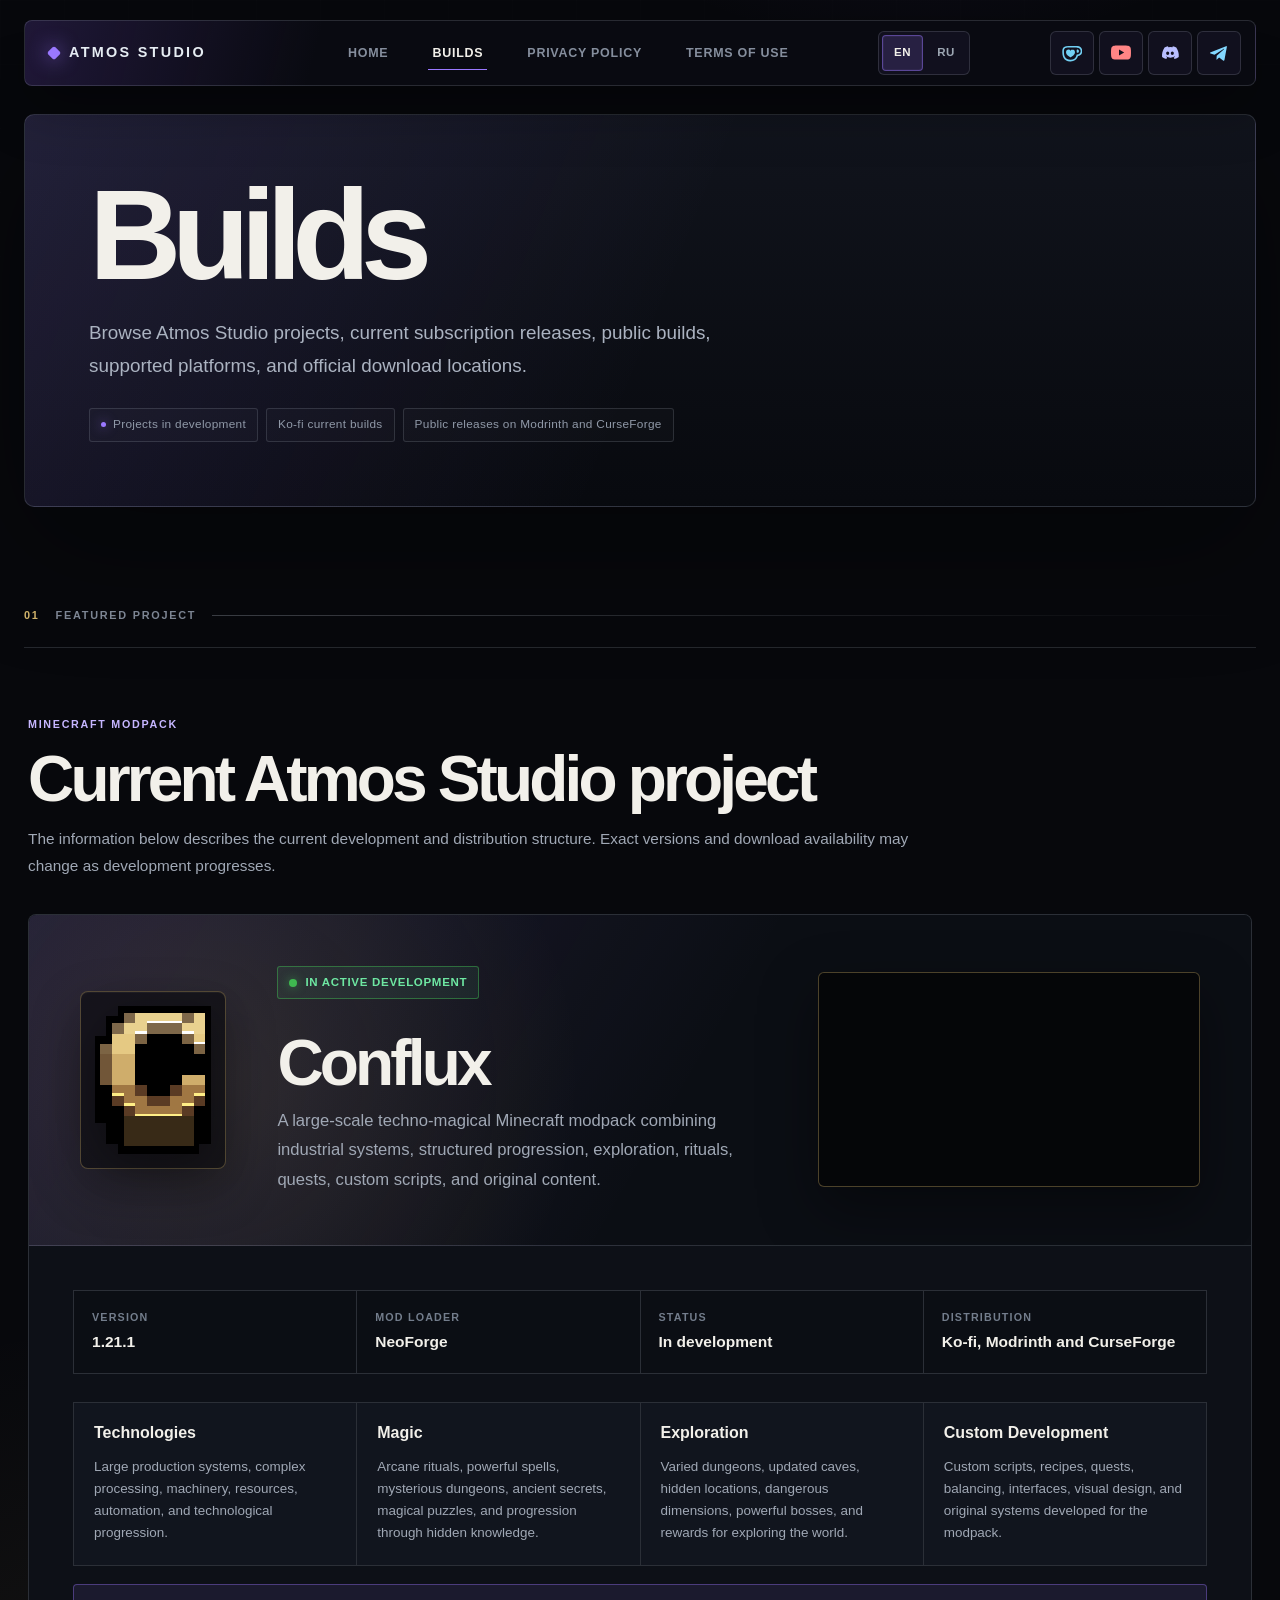
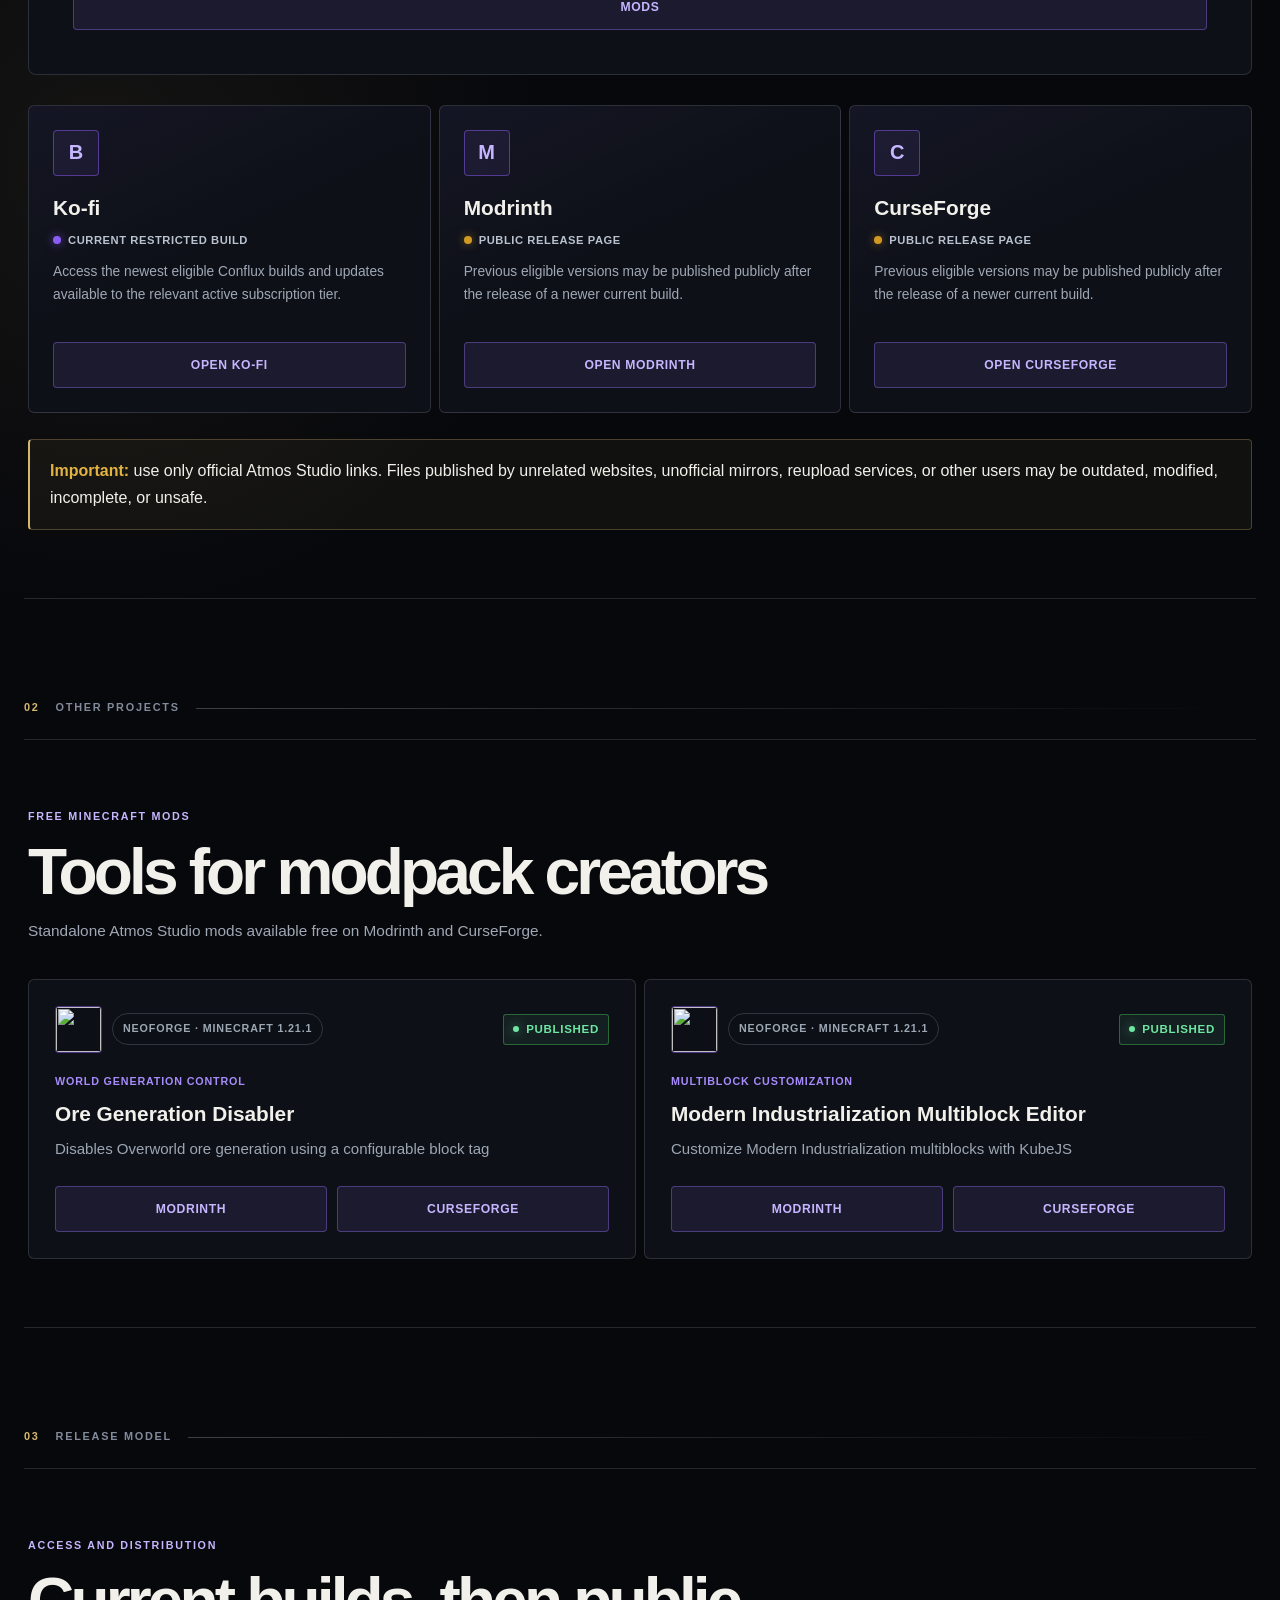
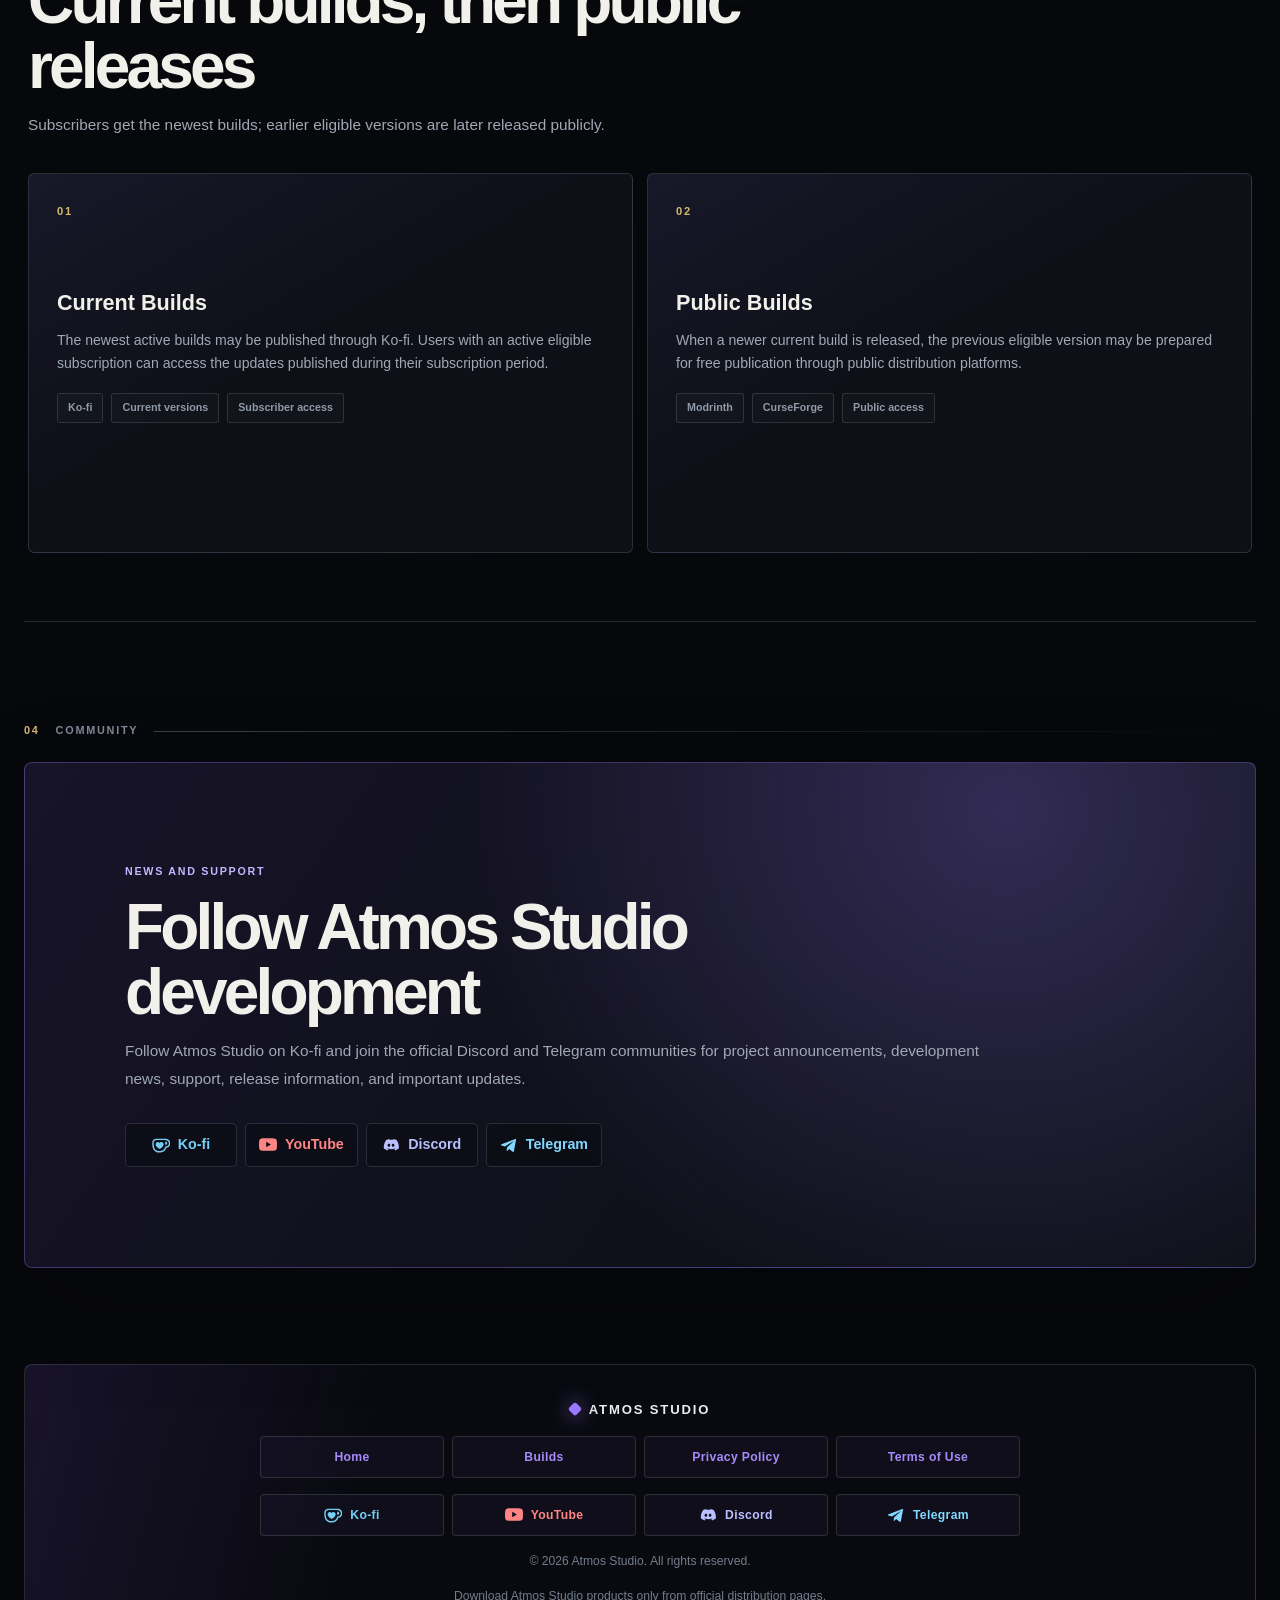
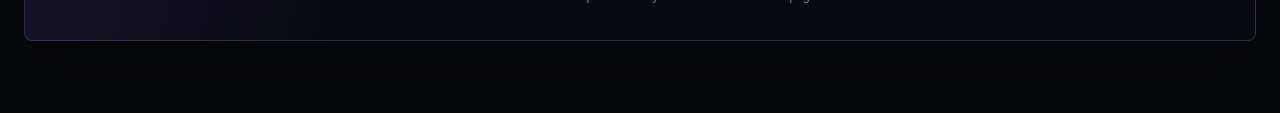
==== builds.html @ 5d2f9ec5 "Add the muted autoplay Conflux trailer" ====
<html lang="en" data-language="en">
<head>
    <meta charset="UTF-8">

    <meta
        name="viewport"
        content="width=device-width, initial-scale=1.0"
    >

    <meta
        name="description"
        content="Browse Atmos Studio Minecraft modpacks, current Ko-fi builds, public Modrinth and CurseForge releases, and project information."
    >

    <meta name="theme-color" content="#0d1117">

    <title>Builds — Atmos Studio</title>

    <style>
        :root {
            color-scheme: dark;

            --background: #0d1117;
            --surface: #161b22;
            --surface-secondary: #1d2430;
            --surface-highlight: #232b38;

            --border: #30363d;

            --text: #e6edf3;
            --muted: #9da7b3;

            --accent: #8b5cf6;
            --accent-secondary: #a78bfa;
            --accent-bright: #c4a7ff;

            --success: #3fb950;
            --warning: #d29922;
            --danger: #f85149;

            --shadow:
                0 18px 45px rgba(0, 0, 0, 0.25);

            --shadow-large:
                0 26px 70px rgba(0, 0, 0, 0.35);
        }

        * {
            box-sizing: border-box;
        }

        html {
            scroll-behavior: smooth;
            scroll-padding-top: 110px;
        }

        body {
            margin: 0;

            background:
                radial-gradient(
                    circle at 8% 0%,
                    rgba(139, 92, 246, 0.18),
                    transparent 34rem
                ),
                radial-gradient(
                    circle at 92% 18%,
                    rgba(91, 70, 180, 0.08),
                    transparent 30rem
                ),
                var(--background);

            color: var(--text);

            font-family:
                Inter,
                -apple-system,
                BlinkMacSystemFont,
                "Segoe UI",
                Roboto,
                Helvetica,
                Arial,
                sans-serif;

            font-size: 16px;
            line-height: 1.7;
        }

        body::before {
            content: "";

            position: fixed;
            inset: 0;
            z-index: -1;

            pointer-events: none;

            background-image:
                linear-gradient(
                    rgba(255, 255, 255, 0.012) 1px,
                    transparent 1px
                ),
                linear-gradient(
                    90deg,
                    rgba(255, 255, 255, 0.012) 1px,
                    transparent 1px
                );

            background-size: 48px 48px;

            mask-image:
                linear-gradient(
                    to bottom,
                    rgba(0, 0, 0, 0.75),
                    transparent 72%
                );
        }

        a {
            color: var(--accent-secondary);
            text-decoration: none;
        }

        a:hover {
            text-decoration: none;
        }

        .page {
            width: min(1120px, calc(100% - 32px));
            margin: 0 auto;
            padding: 24px 0 80px;
        }

        /* ========================================================= */
        /* TOP NAVIGATION                                            */
        /* ========================================================= */

        .site-header {
            position: sticky;
            top: 12px;
            z-index: 100;

            display: grid;
            grid-template-columns: auto 1fr auto;
            align-items: center;
            gap: 16px;

            margin-bottom: 22px;
            padding: 12px;

            border: 1px solid var(--border);
            border-radius: 18px;

            background: rgba(22, 27, 34, 0.92);

            box-shadow:
                0 14px 35px rgba(0, 0, 0, 0.25),
                inset 0 1px 0 rgba(255, 255, 255, 0.025);

            backdrop-filter: blur(16px);
            -webkit-backdrop-filter: blur(16px);
        }

        .studio-brand {
            display: inline-flex;
            align-items: center;
            gap: 10px;

            min-height: 44px;
            padding: 0 12px;

            color: var(--text);

            font-size: 0.95rem;
            font-weight: 800;
            letter-spacing: 0.035em;
            text-transform: uppercase;
            white-space: nowrap;
        }

        .studio-brand:hover {
            color: var(--accent-secondary);
        }

        .brand-mark {
            width: 13px;
            height: 13px;
            flex: 0 0 auto;

            border-radius: 4px;

            background:
                linear-gradient(
                    135deg,
                    var(--accent-secondary),
                    var(--accent)
                );

            box-shadow:
                0 0 18px rgba(139, 92, 246, 0.8);
        }

        .page-navigation {
            display: flex;
            justify-content: center;
            gap: 6px;

            padding: 5px;

            border: 1px solid var(--border);
            border-radius: 13px;

            background: rgba(13, 17, 23, 0.58);
        }

        .navigation-tab {
            display: inline-flex;
            align-items: center;
            justify-content: center;

            min-height: 40px;
            padding: 7px 14px;

            border: 1px solid transparent;
            border-radius: 9px;

            color: var(--muted);

            font-size: 0.9rem;
            font-weight: 750;
            white-space: nowrap;

            transition:
                background 160ms ease,
                border-color 160ms ease,
                color 160ms ease,
                transform 160ms ease;
        }

        .navigation-tab:hover {
            color: var(--text);
            background: var(--surface-secondary);
            transform: translateY(-1px);
        }

        .navigation-tab.active {
            border-color: rgba(139, 92, 246, 0.68);

            background:
                linear-gradient(
                    135deg,
                    rgba(139, 92, 246, 0.25),
                    rgba(139, 92, 246, 0.12)
                );

            color: var(--accent-bright);

            box-shadow:
                inset 0 0 0 1px rgba(167, 139, 250, 0.08),
                0 6px 20px rgba(88, 55, 160, 0.18);
        }

        .social-navigation {
            display: flex;
            align-items: center;
            gap: 8px;
        }

        .social-button {
            display: inline-flex;
            align-items: center;
            justify-content: center;
            gap: 8px;

            min-height: 44px;
            padding: 8px 13px;

            border: 1px solid var(--border);
            border-radius: 11px;

            background: var(--surface-secondary);
            color: var(--text);

            font-size: 0.89rem;
            font-weight: 750;
            white-space: nowrap;

            transition:
                transform 160ms ease,
                border-color 160ms ease,
                background 160ms ease,
                box-shadow 160ms ease;
        }

        .social-button svg {
            width: 18px;
            height: 18px;
            flex: 0 0 auto;
            fill: currentColor;
        }

        .social-button:hover {
            transform: translateY(-1px);
        }

        .social-button.discord {
            color: #b9bfff;
        }

        .social-button.discord:hover {
            border-color: rgba(88, 101, 242, 0.75);
            background: rgba(88, 101, 242, 0.14);

            box-shadow:
                0 8px 22px rgba(88, 101, 242, 0.15);
        }

        .social-button.telegram {
            color: #83d8ff;
        }

        .social-button.telegram:hover {
            border-color: rgba(34, 158, 217, 0.75);
            background: rgba(34, 158, 217, 0.13);

            box-shadow:
                0 8px 22px rgba(34, 158, 217, 0.14);
        }

        /* ========================================================= */
        /* HERO                                                      */
        /* ========================================================= */

        .hero {
            position: relative;
            overflow: hidden;

            padding: 58px;

            border: 1px solid var(--border);
            border-radius: 26px;

            background:
                linear-gradient(
                    135deg,
                    rgba(139, 92, 246, 0.2),
                    rgba(22, 27, 34, 0.97) 62%,
                    rgba(18, 23, 31, 0.98)
                );

            box-shadow: var(--shadow-large);
        }

        .hero::before {
            content: "";

            position: absolute;

            width: 430px;
            height: 430px;

            right: -140px;
            top: -185px;

            border-radius: 50%;

            background:
                radial-gradient(
                    circle,
                    rgba(139, 92, 246, 0.25),
                    transparent 68%
                );

            pointer-events: none;
        }

        .hero-content {
            position: relative;
            z-index: 1;

            max-width: 820px;
        }

        .hero-brand {
            display: inline-flex;
            align-items: center;
            gap: 10px;

            margin-bottom: 20px;

            color: var(--accent-secondary);

            font-weight: 800;
            letter-spacing: 0.045em;
            text-transform: uppercase;
        }

        h1 {
            margin: 0 0 20px;

            font-size: clamp(3rem, 8vw, 5.4rem);
            line-height: 0.98;
            letter-spacing: -0.055em;
        }

        .hero-description {
            max-width: 760px;
            margin: 0;

            color: #b4bdca;

            font-size: clamp(1.02rem, 2.3vw, 1.18rem);
        }

        .metadata {
            display: flex;
            flex-wrap: wrap;
            gap: 10px;

            margin-top: 30px;
        }

        .badge {
            display: inline-flex;
            align-items: center;
            gap: 7px;

            min-height: 36px;
            padding: 6px 13px;

            border: 1px solid var(--border);
            border-radius: 999px;

            background: rgba(13, 17, 23, 0.58);
            color: var(--muted);

            font-size: 0.9rem;
        }

        .badge-dot {
            width: 7px;
            height: 7px;

            border-radius: 50%;

            background: var(--success);

            box-shadow:
                0 0 10px rgba(63, 185, 80, 0.6);
        }

        /* ========================================================= */
        /* SECTIONS                                                  */
        /* ========================================================= */

        .section-divider {
            display: grid;
            grid-template-columns: 1fr auto 1fr;
            align-items: center;
            gap: 18px;

            margin: 64px 0 34px;

            color: #b8c2d1;

            font-size: 0.91rem;
            font-weight: 850;
            letter-spacing: 0.075em;
            text-transform: uppercase;
        }

        .section-divider::before,
        .section-divider::after {
            content: "";
            height: 1px;

            background:
                linear-gradient(
                    90deg,
                    transparent,
                    var(--border)
                );
        }

        .section-divider::after {
            background:
                linear-gradient(
                    90deg,
                    var(--border),
                    transparent
                );
        }

        .section-divider span {
            display: inline-flex;
            align-items: center;
            justify-content: center;

            min-height: 34px;
            padding: 5px 14px;

            border: 1px solid var(--border);
            border-radius: 999px;

            background: var(--surface);
        }

        .content-section {
            padding: 42px;

            border: 1px solid var(--border);
            border-radius: 22px;

            background: rgba(22, 27, 34, 0.92);

            box-shadow: var(--shadow);
        }

        .section-heading {
            max-width: 820px;
            margin-bottom: 30px;
        }

        .section-kicker {
            margin: 0 0 7px;

            color: var(--accent-secondary);

            font-size: 0.83rem;
            font-weight: 800;
            letter-spacing: 0.075em;
            text-transform: uppercase;
        }

        h2 {
            margin: 0 0 12px;

            font-size: clamp(2rem, 5vw, 3.25rem);
            line-height: 1.12;
            letter-spacing: -0.035em;
        }

        h3 {
            margin: 0 0 10px;

            font-size: 1.3rem;
            line-height: 1.3;
        }

        h4 {
            margin: 0;
            font-size: 1rem;
        }

        p {
            margin: 12px 0;
        }

        .section-description {
            margin: 0;

            color: var(--muted);
            font-size: 1.02rem;
        }

        /* ========================================================= */
        /* BUILD CARD                                                */
        /* ========================================================= */

        .build-card {
            overflow: hidden;

            border: 1px solid var(--border);
            border-radius: 20px;

            background:
                linear-gradient(
                    145deg,
                    rgba(35, 43, 56, 0.94),
                    rgba(24, 30, 40, 0.94)
                );
        }

        .build-banner {
            position: relative;
            overflow: hidden;

            min-height: 245px;
            padding: 34px;

            display: grid;
            grid-template-columns: auto minmax(0, 1fr);
            align-items: center;
            gap: 34px;

            border-bottom: 1px solid var(--border);

            background:
                radial-gradient(
                    circle at 80% 10%,
                    rgba(139, 92, 246, 0.38),
                    transparent 26rem
                ),
                linear-gradient(
                    135deg,
                    rgba(88, 55, 160, 0.32),
                    rgba(18, 23, 31, 0.96)
                );
        }

        .build-banner::after {
            content: "CONFLUX";

            position: absolute;
            right: 30px;
            top: 50%;

            color: rgba(255, 255, 255, 0.035);

            font-size: clamp(3.8rem, 10vw, 7rem);
            font-weight: 900;
            letter-spacing: -0.055em;

            transform: translateY(-50%);

            pointer-events: none;
        }

        .build-banner-content {
            position: relative;
            z-index: 1;

            max-width: 720px;
        }

        .build-icon-frame {
            position: relative;
            z-index: 1;

            display: grid;
            place-items: center;
            flex: 0 0 auto;

            width: clamp(120px, 13vw, 154px);
            aspect-ratio: 1;
            padding: 16px;

            border: 1px solid rgba(205, 172, 103, 0.42);
            border-radius: 28px;

            background:
                radial-gradient(
                    circle at 50% 32%,
                    rgba(222, 190, 119, 0.18),
                    transparent 66%
                ),
                rgba(13, 17, 23, 0.5);
            box-shadow:
                0 18px 50px rgba(0, 0, 0, 0.3),
                inset 0 1px 0 rgba(255, 255, 255, 0.04);
        }

        .build-icon {
            display: block;

            width: 100%;
            height: 100%;

            object-fit: contain;
            image-rendering: pixelated;
            filter: drop-shadow(0 12px 18px rgba(0, 0, 0, 0.32));
        }

        .status-badge {
            display: inline-flex;
            align-items: center;
            gap: 8px;

            margin-bottom: 18px;
            padding: 6px 11px;

            border: 1px solid rgba(63, 185, 80, 0.48);
            border-radius: 999px;

            background: rgba(63, 185, 80, 0.1);
            color: #85e89d;

            font-size: 0.86rem;
            font-weight: 750;
        }

        .status-badge::before {
            content: "";

            width: 8px;
            height: 8px;

            border-radius: 50%;

            background: var(--success);

            box-shadow:
                0 0 10px rgba(63, 185, 80, 0.6);
        }

        .build-title {
            margin: 0 0 10px;

            font-size: clamp(2.5rem, 7vw, 4.7rem);
            line-height: 1;
            letter-spacing: -0.05em;
        }

        .build-subtitle {
            max-width: 680px;
            margin: 0;

            color: #b7c0cd;

            font-size: 1.04rem;
        }

        .build-content {
            padding: 26px 34px 34px;
        }

        .build-meta-grid {
            display: grid;
            grid-template-columns:
                repeat(4, minmax(0, 1fr));
            gap: 12px;

            margin: 0 0 28px;
        }

        .build-meta {
            padding: 16px;

            border: 1px solid var(--border);
            border-radius: 13px;

            background: rgba(13, 17, 23, 0.38);
        }

        .build-meta span {
            display: block;

            margin-bottom: 3px;

            color: var(--muted);

            font-size: 0.8rem;
            font-weight: 700;
            letter-spacing: 0.055em;
            text-transform: uppercase;
        }

        .build-meta strong {
            font-size: 0.97rem;
        }

        .feature-grid {
            display: grid;
            grid-template-columns:
                repeat(4, minmax(0, 1fr));
            gap: 12px;

            margin-top: 26px;
        }

        .feature-card {
            padding: 18px;

            border: 1px solid var(--border);
            border-radius: 14px;

            background: var(--surface-secondary);
        }

        .feature-card p {
            margin-bottom: 0;

            color: var(--muted);
            font-size: 0.92rem;
        }

        /* ========================================================= */
        /* DOWNLOAD CARDS                                            */
        /* ========================================================= */

        .download-grid {
            display: grid;
            grid-template-columns:
                repeat(3, minmax(0, 1fr));
            gap: 14px;

            margin-top: 30px;
        }

        .download-card {
            display: flex;
            flex-direction: column;
            justify-content: space-between;
            gap: 24px;

            min-height: 275px;
            padding: 24px;

            border: 1px solid var(--border);
            border-radius: 17px;

            background: var(--surface-secondary);

            transition:
                transform 180ms ease,
                border-color 180ms ease,
                background 180ms ease;
        }

        .download-card:hover {
            transform: translateY(-4px);

            border-color: rgba(139, 92, 246, 0.55);
            background: rgba(139, 92, 246, 0.09);
        }

        .download-platform {
            display: inline-flex;
            align-items: center;
            justify-content: center;

            width: 47px;
            height: 47px;

            margin-bottom: 18px;

            border: 1px solid rgba(139, 92, 246, 0.5);
            border-radius: 13px;

            background: rgba(139, 92, 246, 0.13);
            color: var(--accent-secondary);

            font-size: 1.25rem;
            font-weight: 850;
        }

        .download-card p {
            color: var(--muted);
            font-size: 0.94rem;
        }

        .download-status {
            display: inline-flex;
            align-items: center;
            gap: 7px;

            color: #b9c2ce;

            font-size: 0.86rem;
            font-weight: 700;
        }

        .download-status.current::before,
        .download-status.public::before,
        .download-status.planned::before {
            content: "";

            width: 8px;
            height: 8px;

            border-radius: 50%;
        }

        .download-status.current::before {
            background: var(--accent);

            box-shadow:
                0 0 10px rgba(139, 92, 246, 0.7);
        }

        .download-status.public::before {
            background: var(--success);

            box-shadow:
                0 0 10px rgba(63, 185, 80, 0.55);
        }

        .download-status.planned::before {
            background: var(--warning);

            box-shadow:
                0 0 10px rgba(210, 153, 34, 0.55);
        }

        .download-button {
            display: inline-flex;
            align-items: center;
            justify-content: center;
            gap: 8px;

            width: 100%;
            min-height: 44px;
            padding: 9px 15px;

            border: 1px solid rgba(139, 92, 246, 0.58);
            border-radius: 10px;

            background: rgba(139, 92, 246, 0.15);
            color: var(--accent-bright);

            appearance: none;
            font: inherit;
            font-weight: 760;
            cursor: pointer;

            transition:
                transform 160ms ease,
                background 160ms ease,
                border-color 160ms ease;
        }

        .download-button:hover {
            transform: translateY(-1px);

            border-color: rgba(167, 139, 250, 0.85);
            background: rgba(139, 92, 246, 0.23);
        }

        /* ========================================================= */
        /* OTHER AND PAST PROJECTS                                  */
        /* ========================================================= */

        .other-project-grid {
            display: grid;
            grid-template-columns: repeat(2, minmax(0, 1fr));
            gap: 14px;
        }

        .other-project-card {
            display: flex;
            flex-direction: column;
            min-width: 0;
            padding: 26px;

            border: 1px solid var(--border);
            border-radius: 17px;

            background: var(--surface-secondary);
        }

        .other-project-header {
            display: flex;
            align-items: center;
            justify-content: space-between;
            flex-wrap: wrap;
            gap: 16px;

            margin-bottom: 20px;
        }

        .other-project-identity {
            display: flex;
            align-items: center;
            gap: 10px;
            min-width: 0;
        }

        .other-project-mark {
            display: inline-flex;
            align-items: center;
            justify-content: center;
            flex: 0 0 auto;

            width: 47px;
            height: 47px;

            border: 1px solid rgba(139, 92, 246, 0.5);
            border-radius: 13px;

            background: rgba(139, 92, 246, 0.13);
            color: var(--accent-secondary);

            font-size: 1.05rem;
            font-weight: 850;
        }

        .other-project-mark.project-icon {
            overflow: hidden;
            padding: 0;

            background: rgba(13, 17, 23, 0.72);
        }

        .project-icon img {
            display: block;

            width: 100%;
            height: 100%;

            object-fit: cover;
        }

        .other-project-meta {
            display: inline-flex;
            align-items: center;
            min-height: 32px;
            padding: 5px 10px;

            border: 1px solid var(--border);
            border-radius: 999px;

            background: rgba(13, 17, 23, 0.5);
            color: var(--muted);

            font-size: 0.8rem;
            font-weight: 700;
            text-align: center;
        }

        .project-status {
            margin: 0 0 0 auto;
            padding: 5px 9px;

            font-size: 0.78rem;
        }

        .other-project-card > p {
            margin: 0;

            color: var(--muted);
            font-size: 0.94rem;
        }

        .other-project-kind {
            display: inline-flex;
            width: fit-content;
            margin: 0 0 10px;

            color: var(--accent-secondary);

            font-size: 0.78rem;
            font-weight: 800;
            letter-spacing: 0.055em;
            text-transform: uppercase;
        }

        .other-project-links {
            display: grid;
            grid-template-columns: repeat(2, minmax(0, 1fr));
            gap: 10px;

            margin-top: auto;
            padding-top: 24px;
        }

        /* ========================================================= */
        /* RELEASE MODEL                                             */
        /* ========================================================= */

        .release-grid {
            display: grid;
            grid-template-columns: 1fr 1fr;
            gap: 14px;
        }

        .release-card {
            padding: 26px;

            border: 1px solid var(--border);
            border-radius: 17px;

            background: var(--surface-secondary);
        }

        .release-number {
            display: inline-flex;
            align-items: center;
            justify-content: center;

            width: 38px;
            height: 38px;

            margin-bottom: 17px;

            border: 1px solid rgba(139, 92, 246, 0.5);
            border-radius: 11px;

            background: rgba(139, 92, 246, 0.13);
            color: var(--accent-secondary);

            font-weight: 850;
        }

        .release-card p {
            color: var(--muted);
        }

        .platform-list {
            display: flex;
            flex-wrap: wrap;
            gap: 8px;

            margin-top: 18px;
        }

        .platform-label {
            display: inline-flex;
            align-items: center;

            padding: 5px 10px;

            border: 1px solid var(--border);
            border-radius: 999px;

            background: rgba(13, 17, 23, 0.4);
            color: #b9c2ce;

            font-size: 0.83rem;
            font-weight: 680;
        }

        /* ========================================================= */
        /* NOTICE                                                    */
        /* ========================================================= */

        .notice {
            margin-top: 26px;
            padding: 20px 22px;

            border: 1px solid rgba(210, 153, 34, 0.45);
            border-left: 4px solid var(--warning);
            border-radius: 14px;

            background: rgba(210, 153, 34, 0.08);
        }

        .notice strong {
            color: #e3b341;
        }

        /* ========================================================= */
        /* COMMUNITY CTA                                             */
        /* ========================================================= */

        .cta-section {
            position: relative;
            overflow: hidden;

            padding: 46px;

            border: 1px solid rgba(139, 92, 246, 0.48);
            border-radius: 22px;

            background:
                linear-gradient(
                    135deg,
                    rgba(139, 92, 246, 0.22),
                    rgba(22, 27, 34, 0.95)
                );

            box-shadow: var(--shadow);
        }

        .cta-section::after {
            content: "";

            position: absolute;

            width: 250px;
            height: 250px;

            right: -90px;
            bottom: -135px;

            border-radius: 50%;

            background:
                radial-gradient(
                    circle,
                    rgba(139, 92, 246, 0.25),
                    transparent 67%
                );

            pointer-events: none;
        }

        .cta-content {
            position: relative;
            z-index: 1;

            max-width: 760px;
        }

        .cta-actions {
            display: flex;
            flex-wrap: wrap;
            gap: 12px;

            margin-top: 28px;
        }

        .primary-button,
        .secondary-button {
            display: inline-flex;
            align-items: center;
            justify-content: center;
            gap: 9px;

            min-height: 48px;
            padding: 10px 20px;

            border-radius: 11px;

            font-weight: 780;

            transition:
                transform 160ms ease,
                border-color 160ms ease,
                background 160ms ease,
                box-shadow 160ms ease;
        }

        .primary-button {
            border: 1px solid rgba(167, 139, 250, 0.75);

            background:
                linear-gradient(
                    135deg,
                    rgba(139, 92, 246, 0.9),
                    rgba(112, 70, 205, 0.9)
                );

            color: #ffffff;

            box-shadow:
                0 10px 26px rgba(93, 54, 170, 0.3);
        }

        .primary-button:hover {
            transform: translateY(-2px);

            box-shadow:
                0 14px 32px rgba(93, 54, 170, 0.4);
        }

        .secondary-button {
            border: 1px solid var(--border);

            background: rgba(29, 36, 48, 0.85);
            color: var(--accent-secondary);
        }

        .secondary-button:hover {
            transform: translateY(-2px);

            border-color: rgba(139, 92, 246, 0.6);
            background: rgba(139, 92, 246, 0.12);
        }

        /* ========================================================= */
        /* FOOTER                                                    */
        /* ========================================================= */

        footer {
            margin-top: 42px;
            padding: 26px;

            border: 1px solid var(--border);
            border-radius: 17px;

            background: var(--surface);
            color: var(--muted);

            text-align: center;
        }

        .footer-brand {
            display: inline-flex;
            align-items: center;
            gap: 9px;

            margin-bottom: 15px;

            color: var(--text);

            font-weight: 800;
            letter-spacing: 0.035em;
            text-transform: uppercase;
        }

        .footer-navigation,
        .footer-socials {
            display: flex;
            flex-wrap: wrap;
            justify-content: center;
            gap: 10px;

            margin-bottom: 14px;
        }

        .footer-navigation a {
            display: inline-flex;
            align-items: center;
            justify-content: center;

            min-height: 38px;
            padding: 6px 13px;

            border: 1px solid var(--border);
            border-radius: 9px;

            background: var(--surface-secondary);
            color: var(--accent-secondary);

            font-size: 0.89rem;
            font-weight: 700;
        }

        .footer-navigation a:hover {
            border-color: rgba(139, 92, 246, 0.55);
            background: rgba(139, 92, 246, 0.1);
        }

        footer p {
            margin: 5px 0;
            font-size: 0.9rem;
        }

        /* ========================================================= */
        /* RESPONSIVE                                                */
        /* ========================================================= */

        @media (max-width: 1080px) {
            .site-header {
                position: static;
                grid-template-columns: 1fr;
            }

            .studio-brand {
                justify-content: center;
            }

            .page-navigation {
                width: 100%;
                flex-wrap: wrap;
            }

            .navigation-tab {
                flex: 1 1 150px;
            }

            .social-navigation {
                width: 100%;
            }

            .social-button {
                flex: 1;
            }

            .build-meta-grid {
                grid-template-columns: 1fr 1fr;
            }

            .feature-grid {
                grid-template-columns: 1fr 1fr;
            }

            .download-grid,
            .release-grid,
            .other-project-grid {
                grid-template-columns: 1fr;
            }
        }

        @media (max-width: 760px) {
            .page {
                width: min(100% - 20px, 1120px);
                padding-top: 10px;
            }

            .hero {
                padding: 38px 24px;
                border-radius: 19px;
            }

            .content-section,
            .cta-section {
                padding: 27px 21px;
                border-radius: 18px;
            }

            .section-divider {
                gap: 10px;
                margin: 46px 0 28px;
                font-size: 0.78rem;
            }

            .build-banner,
            .build-content {
                padding: 24px;
            }

            .build-banner {
                grid-template-columns: 1fr;
                gap: 22px;
            }

            .build-banner::after {
                right: 24px;
                top: 36px;

                font-size: 2.8rem;

                transform: none;
            }

            .build-banner-content {
                grid-row: 2;
            }

            .build-icon-frame {
                grid-row: 1;

                width: 104px;
                padding: 12px;
                border-radius: 22px;
            }

            .build-meta-grid {
                grid-template-columns: 1fr;
            }

            .feature-grid {
                grid-template-columns: 1fr;
            }

            .cta-actions {
                flex-direction: column;
            }

            .primary-button,
            .secondary-button {
                width: 100%;
            }

            .footer-navigation,
            .footer-socials {
                flex-direction: column;
            }

            .footer-navigation a,
            .footer-socials a {
                width: 100%;
            }
        }

        @media (max-width: 520px) {
            .page-navigation,
            .social-navigation {
                flex-direction: column;
            }

            .navigation-tab,
            .social-button {
                width: 100%;
                flex: none;
            }

            .metadata {
                flex-direction: column;
                align-items: stretch;
            }

            .badge {
                justify-content: center;
            }

            .other-project-identity {
                flex: 1 1 230px;
            }

            .other-project-links {
                grid-template-columns: 1fr;
            }
        }
    </style>

    <link rel="stylesheet" href="./language-switcher.css">
    <script src="./language-switcher.js?v=20260811-3"></script>
    <link rel="stylesheet" href="./release-notice.css">
    <script src="./release-notice.js"></script>
    <link rel="stylesheet" href="./mods-dialog.css">
    <script src="./mods-dialog.js"></script>
    <link rel="stylesheet" href="./shared-ui.css">
    <link rel="stylesheet" href="./atmos-theme.css?v=20260824-2">
</head>

<body class="atmos-redesign builds-page">
    <main class="page">

        <header class="site-header">
            <a
                class="studio-brand"
                href="./index.html"
                aria-label="Atmos Studio home"
            >
                <span class="brand-mark"></span>
                Atmos Studio
            </a>

            <nav
                class="page-navigation"
                aria-label="Main navigation"
            >
                <a
                    class="navigation-tab"
                    href="./index.html"
                >
                    Home
                </a>

                <a
                    class="navigation-tab active"
                    href="./builds.html"
                    aria-current="page"
                >
                    Builds
                </a>

                <a
                    class="navigation-tab"
                    href="./privacy-policy.html"
                >
                    Privacy Policy
                </a>

                <a
                    class="navigation-tab"
                    href="./terms-of-use.html"
                >
                    Terms of Use
                </a>
            </nav>

            <nav
                class="social-navigation"
                aria-label="Atmos Studio communities"
            >
                <a
                    class="social-button discord"
                    href="https://discord.gg/g9G3uHPzWQ"
                    target="_blank"
                    rel="noopener noreferrer"
                >
                    <svg viewBox="0 0 24 24" aria-hidden="true">
                        <path d="M19.54 5.34A16.3 16.3 0 0 0 15.44 4a11.4 11.4 0 0 0-.52 1.07 15.25 15.25 0 0 0-4.84 0A11.4 11.4 0 0 0 9.56 4a16.4 16.4 0 0 0-4.11 1.35C2.85 9.2 2.15 12.95 2.5 16.65a16.7 16.7 0 0 0 5.03 2.55c.41-.55.77-1.14 1.08-1.76a10.7 10.7 0 0 1-1.7-.82c.14-.1.28-.21.41-.32a11.7 11.7 0 0 0 10.36 0l.42.32c-.55.33-1.12.6-1.71.82.31.62.67 1.21 1.08 1.76a16.6 16.6 0 0 0 5.03-2.55c.41-4.29-.7-8-2.96-11.31ZM9.22 14.38c-1 0-1.82-.93-1.82-2.08s.8-2.08 1.82-2.08c1.02 0 1.84.94 1.82 2.08 0 1.15-.8 2.08-1.82 2.08Zm5.56 0c-1 0-1.82-.93-1.82-2.08s.8-2.08 1.82-2.08c1.02 0 1.84.94 1.82 2.08 0 1.15-.8 2.08-1.82 2.08Z"/>
                    </svg>

                    Discord
                </a>

                <a
                    class="social-button telegram"
                    href="https://t.me/atmos_studio"
                    target="_blank"
                    rel="noopener noreferrer"
                >
                    <svg viewBox="0 0 24 24" aria-hidden="true">
                        <path d="M21.7 3.2 18.6 20c-.23 1.19-.85 1.48-1.72.92l-4.72-3.48-2.28 2.19c-.25.25-.46.46-.95.46l.34-4.81 8.76-7.92c.38-.34-.08-.53-.59-.19L6.61 13.99l-4.67-1.46c-1.02-.32-1.04-1.02.21-1.51L20.42 3.98c.85-.31 1.59.19 1.28-.78Z"/>
                    </svg>

                    Telegram
                </a>
            </nav>
        </header>

        <section class="hero">
            <div class="hero-content">
                <h1>Builds</h1>

                <p class="hero-description">
                    Browse Atmos Studio projects, current subscription
                    releases, public builds, supported platforms, and
                    official download locations.
                </p>

                <div class="metadata">
                    <span class="badge">
                        <span class="badge-dot"></span>
                        Projects in development
                    </span>

                    <span class="badge">
                        Ko-fi current builds
                    </span>

                    <span class="badge">
                        Public releases on Modrinth and CurseForge
                    </span>
                </div>
            </div>
        </section>

        <div class="section-divider">
            <span>Featured Project</span>
        </div>

        <section class="content-section">
            <div class="section-heading">
                <p class="section-kicker">
                    Minecraft modpack
                </p>

                <h2>
                    Current Atmos Studio project
                </h2>

                <p class="section-description">
                    The information below describes the current development
                    and distribution structure. Exact versions and download
                    availability may change as development progresses.
                </p>
            </div>

            <article class="build-card">
                <div class="build-banner">
                    <div class="build-icon-frame">
                        <img
                            class="build-icon"
                            src="./assets/conflux-icon.png"
                            alt="Conflux"
                            width="237"
                            height="282"
                        >
                    </div>

                    <div class="build-banner-content">
                        <div class="status-badge">
                            In active development
                        </div>

                        <h2 class="build-title">
                            Conflux
                        </h2>

                        <p class="build-subtitle">
                            A large-scale techno-magical Minecraft modpack
                            combining industrial systems, structured
                            progression, exploration, rituals, quests,
                            custom scripts, and original content.
                        </p>
                    </div>

                    <div class="build-trailer">
                        <iframe
                            src="https://www.youtube-nocookie.com/embed/n9GIwWhQDW4?autoplay=1&amp;mute=1&amp;playsinline=1&amp;controls=1&amp;rel=0&amp;modestbranding=1"
                            title="Conflux trailer"
                            allow="accelerometer; autoplay; clipboard-write; encrypted-media; gyroscope; picture-in-picture; web-share"
                            referrerpolicy="strict-origin-when-cross-origin"
                            allowfullscreen
                        ></iframe>
                    </div>
                </div>

                <div class="build-content">
                    <div class="build-meta-grid">
                        <div class="build-meta">
                            <span>Version</span>
                            <strong>1.21.1</strong>
                        </div>

                        <div class="build-meta">
                            <span>Mod loader</span>
                            <strong>NeoForge</strong>
                        </div>

                        <div class="build-meta">
                            <span>Status</span>
                            <strong>In development</strong>
                        </div>

                        <div class="build-meta">
                            <span>Distribution</span>
                            <strong>Ko-fi, Modrinth and CurseForge</strong>
                        </div>

                    </div>

                    <div class="feature-grid">
                        <article class="feature-card">
                            <h3>Technologies</h3>

                            <p>
                                Large production systems, complex processing,
                                machinery, resources, automation, and
                                technological progression.
                            </p>
                        </article>

                        <article class="feature-card">
                            <h3>Magic</h3>

                            <p>
                                Arcane rituals, powerful spells, mysterious
                                dungeons, ancient secrets, magical puzzles,
                                and progression through hidden knowledge.
                            </p>
                        </article>

                        <article class="feature-card">
                            <h3>Exploration</h3>

                            <p>
                                Varied dungeons, updated caves, hidden
                                locations, dangerous dimensions, powerful
                                bosses, and rewards for exploring the world.
                            </p>
                        </article>

                        <article class="feature-card">
                            <h3>Custom Development</h3>

                            <p>
                                Custom scripts, recipes, quests, balancing,
                                interfaces, visual design, and original
                                systems developed for the modpack.
                            </p>
                        </article>
                    </div>

                    <button
                        class="download-button mods-button"
                        type="button"
                        data-mods-dialog-open
                    >
                        <span>Mods</span>
                    </button>
                </div>
            </article>

            <div class="download-grid">
                <article class="download-card">
                    <div>
                        <div class="download-platform">
                            B
                        </div>

                        <h3>Ko-fi</h3>

                        <div class="download-status current">
                            Current restricted build
                        </div>

                        <p>
                            Access the newest eligible Conflux builds and
                            updates available to the relevant active
                            subscription tier.
                        </p>
                    </div>

                    <a
                        class="download-button"
                        href="https://ko-fi.com/atmos_studio"
                        target="_blank"
                        rel="noopener noreferrer"
                    >
                        Open Ko-fi
                    </a>
                </article>

                <article class="download-card">
                    <div>
                        <div class="download-platform">
                            M
                        </div>

                        <h3>Modrinth</h3>

                        <div class="download-status planned">
                            Public release page
                        </div>

                        <p>
                            Previous eligible versions may be published
                            publicly after the release of a newer current
                            build.
                        </p>
                    </div>

                    <!-- Replace the placeholder below with the official Modrinth URL. -->
                    <button
                        class="download-button"
                        type="button"
                        data-release-notice
                        data-release-platform="Modrinth"
                        data-download-url="PASTE_MODRINTH_LINK_HERE"
                    >
                        Open Modrinth
                    </button>
                </article>

                <article class="download-card">
                    <div>
                        <div class="download-platform">
                            C
                        </div>

                        <h3>CurseForge</h3>

                        <div class="download-status planned">
                            Public release page
                        </div>

                        <p>
                            Previous eligible versions may be published
                            publicly after the release of a newer current
                            build.
                        </p>
                    </div>

                    <!-- Replace the placeholder below with the official CurseForge URL. -->
                    <button
                        class="download-button"
                        type="button"
                        data-release-notice
                        data-release-platform="CurseForge"
                        data-download-url="PASTE_CURSEFORGE_LINK_HERE"
                    >
                        Open CurseForge
                    </button>
                </article>
            </div>

            <div class="notice">
                <strong>Important:</strong>
                use only official Atmos Studio links. Files published by
                unrelated websites, unofficial mirrors, reupload services,
                or other users may be outdated, modified, incomplete,
                or unsafe.
            </div>
        </section>

        <div class="section-divider">
            <span>Other Projects</span>
        </div>

        <section class="content-section">
            <div class="section-heading">
                <p class="section-kicker">
                    Free Minecraft mods
                </p>

                <h2>Tools for modpack creators</h2>

                <p class="section-description">
                    Standalone Atmos Studio mods available free on Modrinth
                    and CurseForge.
                </p>
            </div>

            <div class="other-project-grid">
                <article class="other-project-card">
                    <div class="other-project-header">
                        <div class="other-project-identity">
                            <div class="other-project-mark project-icon" aria-hidden="true">
                                <img
                                    src="https://cdn.modrinth.com/data/neQKyzJ4/14868043eb4842d9e829f6dc7892931ff6a225a1_96.webp"
                                    alt=""
                                    width="96"
                                    height="96"
                                    loading="lazy"
                                    decoding="async"
                                    referrerpolicy="no-referrer"
                                >
                            </div>

                            <span class="other-project-meta">
                                NeoForge · Minecraft 1.21.1
                            </span>
                        </div>

                        <span class="status-badge project-status">
                            Published
                        </span>
                    </div>

                    <span class="other-project-kind">
                        World generation control
                    </span>

                    <h3>Ore Generation Disabler</h3>

                    <p>
                        Disables Overworld ore generation using a
                        configurable block tag
                    </p>

                    <div class="other-project-links">
                        <a
                            class="download-button"
                            href="https://modrinth.com/mod/ore-generation-disabler"
                            target="_blank"
                            rel="noopener noreferrer"
                        >
                            Modrinth
                        </a>

                        <a
                            class="download-button"
                            href="https://www.curseforge.com/minecraft/mc-mods/ore-generation-disabler"
                            target="_blank"
                            rel="noopener noreferrer"
                        >
                            CurseForge
                        </a>
                    </div>
                </article>

                <article class="other-project-card">
                    <div class="other-project-header">
                        <div class="other-project-identity">
                            <div class="other-project-mark project-icon" aria-hidden="true">
                                <img
                                    src="https://media.forgecdn.net/avatars/thumbnails/1971/406/256/256/639217830710488751.png"
                                    alt=""
                                    width="256"
                                    height="256"
                                    loading="lazy"
                                    decoding="async"
                                    referrerpolicy="no-referrer"
                                >
                            </div>

                            <span class="other-project-meta">
                                NeoForge · Minecraft 1.21.1
                            </span>
                        </div>

                        <span class="status-badge project-status">
                            Published
                        </span>
                    </div>

                    <span class="other-project-kind">
                        Multiblock customization
                    </span>

                    <h3>Modern Industrialization Multiblock Editor</h3>

                    <p>
                        Customize Modern Industrialization multiblocks with
                        KubeJS
                    </p>

                    <div class="other-project-links">
                        <a
                            class="download-button"
                            href="https://modrinth.com/mod/modern-industrialization-multiblock-editor"
                            target="_blank"
                            rel="noopener noreferrer"
                        >
                            Modrinth
                        </a>

                        <a
                            class="download-button"
                            href="https://www.curseforge.com/minecraft/mc-mods/modern-industrialization-multiblock-editor"
                            target="_blank"
                            rel="noopener noreferrer"
                        >
                            CurseForge
                        </a>
                    </div>
                </article>
            </div>
        </section>

        <div class="section-divider">
            <span>Release Model</span>
        </div>

        <section class="content-section">
            <div class="section-heading">
                <p class="section-kicker">
                    Access and distribution
                </p>

                <h2>
                    Current builds, then public releases
                </h2>

                <p class="section-description">
                    Subscribers get the newest builds; earlier eligible
                    versions are later released publicly.
                </p>
            </div>

            <div class="release-grid">
                <article class="release-card">
                    <div class="release-number">
                        01
                    </div>

                    <h3>Current Builds</h3>

                    <p>
                        The newest active builds may be published through
                        Ko-fi. Users with an active eligible subscription
                        can access the updates published during their
                        subscription period.
                    </p>

                    <div class="platform-list">
                        <span class="platform-label">
                            Ko-fi
                        </span>

                        <span class="platform-label">
                            Current versions
                        </span>

                        <span class="platform-label">
                            Subscriber access
                        </span>
                    </div>
                </article>

                <article class="release-card">
                    <div class="release-number">
                        02
                    </div>

                    <h3>Public Builds</h3>

                    <p>
                        When a newer current build is released, the
                        previous eligible version may be prepared for
                        free publication through public distribution
                        platforms.
                    </p>

                    <div class="platform-list">
                        <span class="platform-label">
                            Modrinth
                        </span>

                        <span class="platform-label">
                            CurseForge
                        </span>

                        <span class="platform-label">
                            Public access
                        </span>
                    </div>
                </article>
            </div>
        </section>

        <div class="section-divider">
            <span>Community</span>
        </div>

        <section class="cta-section">
            <div class="cta-content">
                <p class="section-kicker">
                    News and support
                </p>

                <h2>
                    Follow Atmos Studio development
                </h2>

                <p class="section-description">
                    Follow Atmos Studio on Ko-fi and join the official
                    Discord and Telegram communities for project
                    announcements, development news, support, release
                    information, and important updates.
                </p>

                <div class="cta-actions">
                    <a
                        class="social-button kofi"
                        href="https://ko-fi.com/atmos_studio"
                        target="_blank"
                        rel="noopener noreferrer"
                    >
                        Ko-fi
                    </a>

                    <a
                        class="social-button youtube"
                        href="https://www.youtube.com/@AtmosStudioTeam"
                        target="_blank"
                        rel="noopener noreferrer"
                    >
                        YouTube
                    </a>

                    <a
                        class="social-button discord"
                        href="https://discord.gg/g9G3uHPzWQ"
                        target="_blank"
                        rel="noopener noreferrer"
                    >
                        Discord
                    </a>

                    <a
                        class="social-button telegram"
                        href="https://t.me/atmos_studio"
                        target="_blank"
                        rel="noopener noreferrer"
                    >
                        Telegram
                    </a>
                </div>
            </div>
        </section>

        <footer>
            <div class="footer-brand">
                <span class="brand-mark"></span>
                Atmos Studio
            </div>

            <div class="footer-navigation">
                <a href="./index.html">
                    Home
                </a>

                <a href="./builds.html">
                    Builds
                </a>

                <a href="./privacy-policy.html">
                    Privacy Policy
                </a>

                <a href="./terms-of-use.html">
                    Terms of Use
                </a>
            </div>

            <div class="footer-socials">
                <a
                    class="social-button discord"
                    href="https://discord.gg/g9G3uHPzWQ"
                    target="_blank"
                    rel="noopener noreferrer"
                >
                    Discord
                </a>

                <a
                    class="social-button telegram"
                    href="https://t.me/atmos_studio"
                    target="_blank"
                    rel="noopener noreferrer"
                >
                    Telegram
                </a>
            </div>

            <p>
                © 2026 Atmos Studio. All rights reserved.
            </p>

            <p>
                Download Atmos Studio products only from official
                distribution pages.
            </p>
        </footer>

    </main>
</body>
</html>
---- language-switcher.css ----
.language-panel,
.language-divider {
    display: none !important;
}

.language-switcher {
    display: inline-grid;
    grid-template-columns: repeat(2, minmax(0, 1fr));
    width: 92px;
    flex: 0 0 92px;
    justify-self: center;
    gap: 3px;
    padding: 3px;

    border: 1px solid var(--border);
    border-radius: 11px;

    background: rgba(13, 17, 23, 0.72);
}

.language-switcher .language-button {
    min-width: 0;
    min-height: 36px;
    width: 100%;
    padding: 6px 10px;

    border: 1px solid transparent;
    border-radius: 8px;

    background: transparent;
    color: var(--muted);

    font: inherit;
    font-size: 0.78rem;
    font-weight: 850;
    letter-spacing: 0.045em;
    line-height: 1;

    cursor: pointer;

    transition:
        border-color 160ms ease,
        background 160ms ease,
        color 160ms ease,
        transform 160ms ease;
}

.language-switcher .language-button:hover {
    transform: none;
    border-color: rgba(139, 92, 246, 0.35);
    background: rgba(139, 92, 246, 0.1);
    color: var(--text);
}

.language-switcher .language-button.active {
    border-color: rgba(139, 92, 246, 0.62);
    background:
        linear-gradient(
            135deg,
            rgba(139, 92, 246, 0.28),
            rgba(139, 92, 246, 0.13)
        );
    color: var(--accent-bright);
    box-shadow: inset 0 0 0 1px rgba(167, 139, 250, 0.06);
}

.language-switcher .language-button:focus-visible {
    outline: 2px solid var(--accent-secondary);
    outline-offset: -3px;
}

.page-navigation {
    display: flex;
    align-items: center;
    justify-content: space-between;
    width: 420px;
    max-width: 100%;
    justify-self: center;
}

.page-navigation .navigation-tab {
    min-width: 0;
    width: auto;
    padding-inline: 10px;
    text-align: center;
}

.social-button.kofi {
    color: #72d0f4;
}

.social-button .kofi-icon {
    display: block;
    flex: 0 0 auto;
    width: 18px;
    height: 18px;

    fill: currentColor;
}

.social-button.kofi:hover {
    border-color: rgba(41, 171, 224, 0.72);
    background: rgba(41, 171, 224, 0.13);
    box-shadow: 0 8px 22px rgba(41, 171, 224, 0.14);
}

.social-button.youtube {
    color: #ff8585;
}

.social-button.youtube:hover {
    border-color: rgba(255, 0, 51, 0.72);
    background: rgba(255, 0, 51, 0.13);
    box-shadow: 0 8px 22px rgba(255, 0, 51, 0.14);
}

.site-header {
    grid-template-columns: repeat(4, auto);
    justify-content: space-between;
    gap: 8px;
    padding: 10px 14px;
}

.site-header .studio-brand {
    padding-inline: 6px;
    font-size: 0.9rem;
}

.site-header .social-navigation {
    gap: 6px;
}

.site-header .social-button {
    gap: 6px;
    padding-inline: 8px;
    font-size: 0.8rem;
}

html[data-language="en"] #russian,
html[data-language="ru"] #english {
    display: none !important;
}

@media (max-width: 1080px) {
    .site-header {
        grid-template-columns: 1fr;
        justify-content: stretch;
    }

    .page-navigation {
        width: 100%;
    }

}

@media (max-width: 520px) {
    .language-switcher {
        width: 100%;
        flex: 1 1 auto;
    }

    .language-switcher .language-button {
        width: auto;
        flex: 1;
    }
}
---- release-notice.css ----
.release-notice {
    position: fixed;
    inset: 0;
    z-index: 1200;

    display: grid;
    align-items: center;
    justify-items: center;
    padding: 20px;

    background: rgba(4, 7, 12, 0.7);
    opacity: 0;
    visibility: hidden;
    pointer-events: none;

    backdrop-filter: blur(8px);
    -webkit-backdrop-filter: blur(8px);

    transition:
        opacity 220ms ease,
        visibility 220ms ease;
}

.release-notice.is-open {
    opacity: 1;
    visibility: visible;
    pointer-events: auto;
}

.release-notice-card {
    position: relative;

    width: min(440px, 100%);
    max-height: calc(100vh - 40px);
    overflow-y: auto;
    padding: 24px;

    border: 1px solid rgba(139, 92, 246, 0.48);
    border-radius: 20px;

    background:
        radial-gradient(
            circle at 16% 4%,
            rgba(139, 92, 246, 0.2),
            transparent 34%
        ),
        rgba(22, 27, 34, 0.98);
    box-shadow:
        0 28px 80px rgba(0, 0, 0, 0.52),
        inset 0 1px 0 rgba(255, 255, 255, 0.05);

    opacity: 0;
    transform: translateY(24px) scale(0.94);

    transition:
        opacity 220ms ease,
        transform 360ms cubic-bezier(0.2, 0.85, 0.25, 1.12);
}

.release-notice.is-open .release-notice-card {
    opacity: 1;
    transform: translateY(0) scale(1);
}

.release-notice-close {
    position: absolute;
    top: 14px;
    right: 14px;
    z-index: 2;

    display: inline-flex;
    align-items: center;
    justify-content: center;

    width: 38px;
    height: 38px;
    padding: 0;

    border: 1px solid var(--border, #30363d);
    border-radius: 11px;

    background: rgba(13, 17, 23, 0.72);
    color: var(--muted, #9da7b4);

    font: inherit;
    font-size: 1.3rem;
    line-height: 1;

    cursor: pointer;

    transition:
        border-color 160ms ease,
        background 160ms ease,
        color 160ms ease,
        transform 160ms ease;
}

.release-notice-close:hover {
    border-color: rgba(139, 92, 246, 0.64);
    background: rgba(139, 92, 246, 0.12);
    color: var(--text, #e6edf3);
    transform: rotate(5deg);
}

.release-notice-close:focus-visible,
.release-notice-confirm:focus-visible {
    outline: 2px solid var(--accent-secondary, #a78bfa);
    outline-offset: 3px;
}

.release-notice-visual {
    position: relative;

    display: grid;
    place-items: center;

    width: 112px;
    height: 112px;
    margin: 4px auto 22px;
}

.release-notice-orbit {
    position: absolute;
    inset: 0;

    border: 1px solid rgba(167, 139, 250, 0.22);
    border-radius: 50%;

    animation: release-orbit 7s linear infinite;
}

.release-notice-orbit::after {
    position: absolute;
    top: 7px;
    left: 17px;

    width: 8px;
    height: 8px;

    border-radius: 50%;

    background: var(--accent-secondary, #a78bfa);
    box-shadow: 0 0 16px rgba(167, 139, 250, 0.82);
    content: "";
}

.release-notice-clock {
    position: relative;
    z-index: 1;

    width: 72px;
    height: 72px;

    border: 2px solid rgba(196, 181, 253, 0.68);
    border-radius: 50%;

    background:
        radial-gradient(
            circle,
            rgba(139, 92, 246, 0.28),
            rgba(13, 17, 23, 0.92) 67%
        );
    box-shadow:
        0 0 0 9px rgba(139, 92, 246, 0.08),
        0 12px 30px rgba(0, 0, 0, 0.32);
}

.release-notice-clock::before,
.release-notice-clock::after {
    position: absolute;
    left: 50%;
    bottom: 50%;

    border-radius: 4px;
    background: var(--accent-bright, #c4b5fd);
    content: "";
    transform-origin: 50% 100%;
}

.release-notice-clock::before {
    width: 3px;
    height: 22px;
    transform: translateX(-50%) rotate(24deg);
}

.release-notice-clock::after {
    width: 3px;
    height: 28px;
    transform: translateX(-50%) rotate(132deg);
}

.release-notice-platform {
    display: block;
    width: fit-content;
    margin: 0 auto 12px;
    padding: 6px 10px;

    border: 1px solid rgba(139, 92, 246, 0.4);
    border-radius: 999px;

    background: rgba(139, 92, 246, 0.1);
    color: var(--accent-bright, #c4b5fd);

    font-size: 0.72rem;
    font-weight: 850;
    letter-spacing: 0.08em;
    line-height: 1;
    text-transform: uppercase;
}

.release-notice-title {
    margin: 0;

    color: var(--text, #e6edf3);

    font-size: clamp(1.65rem, 6vw, 2.2rem);
    line-height: 1.08;
    text-align: center;
}

.release-notice-description {
    margin: 15px 0 22px;

    color: var(--muted, #9da7b4);

    font-size: 0.94rem;
    line-height: 1.65;
    text-align: center;
}

.release-notice-confirm {
    display: inline-flex;
    align-items: center;
    justify-content: center;

    width: 100%;
    min-height: 46px;
    padding: 10px 16px;

    border: 1px solid rgba(139, 92, 246, 0.62);
    border-radius: 11px;

    background:
        linear-gradient(
            135deg,
            rgba(139, 92, 246, 0.3),
            rgba(139, 92, 246, 0.14)
        );
    color: var(--accent-bright, #c4b5fd);

    font: inherit;
    font-size: 0.88rem;
    font-weight: 850;

    cursor: pointer;

    transition:
        border-color 160ms ease,
        background 160ms ease,
        transform 160ms ease;
}

.release-notice-confirm:hover {
    border-color: rgba(167, 139, 250, 0.88);
    background: rgba(139, 92, 246, 0.26);
    transform: translateY(-1px);
}

@keyframes release-orbit {
    to {
        transform: rotate(360deg);
    }
}

@media (max-width: 520px) {
    .release-notice {
        align-items: end;
        padding: 10px;
    }

    .release-notice-card {
        width: 100%;
        max-height: calc(100vh - 20px);
        padding: 22px 18px 18px;
        border-radius: 18px;
        transform: translateY(28px) scale(0.98);
    }

    .release-notice-visual {
        width: 96px;
        height: 96px;
        margin-bottom: 18px;
    }

    .release-notice-clock {
        width: 64px;
        height: 64px;
    }
}

@media (prefers-reduced-motion: reduce) {
    .release-notice,
    .release-notice-card,
    .release-notice-close,
    .release-notice-confirm {
        transition: none;
    }

    .release-notice-orbit {
        animation: none;
    }
}
---- mods-dialog.css ----
.mods-button {
    margin-top: 18px;

    font: inherit;
    font-weight: 760;

    cursor: pointer;
}

.mods-button:focus-visible,
.mods-dialog-close:focus-visible,
.mods-dialog-confirm:focus-visible {
    outline: 2px solid var(--accent-secondary, #a78bfa);
    outline-offset: 3px;
}

.mods-dialog {
    position: fixed;
    inset: 0;
    z-index: 1250;

    display: grid;
    align-items: center;
    justify-items: center;
    padding: 20px;

    background: rgba(4, 7, 12, 0.7);
    opacity: 0;
    visibility: hidden;
    pointer-events: none;

    backdrop-filter: blur(8px);
    -webkit-backdrop-filter: blur(8px);

    transition:
        opacity 220ms ease,
        visibility 220ms ease;
}

.mods-dialog.is-open {
    opacity: 1;
    visibility: visible;
    pointer-events: auto;
}

.mods-dialog-card {
    position: relative;

    width: min(900px, 100%);
    max-height: calc(100vh - 40px);
    overflow-y: auto;
    padding: 26px;

    border: 1px solid rgba(139, 92, 246, 0.48);
    border-radius: 20px;

    background:
        radial-gradient(
            circle at 14% 0%,
            rgba(139, 92, 246, 0.2),
            transparent 36%
        ),
        rgba(22, 27, 34, 0.98);
    box-shadow:
        0 28px 80px rgba(0, 0, 0, 0.52),
        inset 0 1px 0 rgba(255, 255, 255, 0.05);

    opacity: 0;
    transform: translateY(24px) scale(0.94);

    transition:
        opacity 220ms ease,
        transform 360ms cubic-bezier(0.2, 0.85, 0.25, 1.12);
}

.mods-dialog.is-open .mods-dialog-card {
    opacity: 1;
    transform: translateY(0) scale(1);
}

.mods-dialog-close {
    position: absolute;
    top: 14px;
    right: 14px;

    display: inline-flex;
    align-items: center;
    justify-content: center;

    width: 38px;
    height: 38px;
    padding: 0;

    border: 1px solid var(--border, #30363d);
    border-radius: 11px;

    background: rgba(13, 17, 23, 0.72);
    color: var(--muted, #9da7b4);

    font: inherit;
    font-size: 1.3rem;
    line-height: 1;

    cursor: pointer;

    transition:
        border-color 160ms ease,
        background 160ms ease,
        color 160ms ease,
        transform 160ms ease;
}

.mods-dialog-close:hover {
    border-color: rgba(139, 92, 246, 0.64);
    background: rgba(139, 92, 246, 0.12);
    color: var(--text, #e6edf3);
    transform: rotate(5deg);
}

.mods-dialog-label {
    display: block;
    width: fit-content;
    margin-bottom: 14px;
    padding: 7px 11px;

    border: 1px solid rgba(139, 92, 246, 0.4);
    border-radius: 999px;

    background: rgba(139, 92, 246, 0.1);
    color: var(--accent-bright, #c4b5fd);

    font-size: 0.72rem;
    font-weight: 850;
    letter-spacing: 0.08em;
    line-height: 1;
    text-transform: uppercase;
}

.mods-dialog-title {
    margin: 0;
    padding-right: 48px;

    color: var(--text, #e6edf3);

    font-size: clamp(1.75rem, 6vw, 2.35rem);
    line-height: 1.08;
}

.mods-dialog-description {
    margin: 14px 0 20px;

    color: var(--muted, #9da7b4);

    font-size: 0.94rem;
    line-height: 1.65;
}

.mods-dialog-categories {
    display: grid;
    gap: 14px;

    margin-bottom: 16px;
}

.mods-dialog-category {
    padding-bottom: 14px;

    border-bottom: 1px solid var(--border, #30363d);
}

.mods-dialog-category:last-child {
    padding-bottom: 0;
    border-bottom: 0;
}

.mods-dialog-category h3 {
    margin: 0 0 6px;

    color: var(--text, #e6edf3);

    font-size: 1rem;
    line-height: 1.3;
}

.mods-dialog-category-text {
    margin: 0;

    color: var(--muted, #9da7b4);

    font-size: 0.9rem;
    line-height: 1.6;
}

.mods-dialog-note {
    margin: 0 0 22px;
    padding: 12px 14px;

    border-left: 3px solid var(--accent-secondary, #a78bfa);
    border-radius: 0 10px 10px 0;

    background: rgba(139, 92, 246, 0.08);
    color: var(--muted, #9da7b4);

    font-size: 0.86rem;
    line-height: 1.55;
}

.mods-dialog-actions {
    display: grid;
    grid-template-columns: 1fr;
    gap: 10px;
}

.mods-dialog-confirm {
    display: inline-flex;
    align-items: center;
    justify-content: center;

    width: 100%;
    min-height: 46px;
    padding: 10px 16px;

    border: 1px solid rgba(139, 92, 246, 0.62);
    border-radius: 11px;

    background:
        linear-gradient(
            135deg,
            rgba(139, 92, 246, 0.3),
            rgba(139, 92, 246, 0.14)
        );
    color: var(--accent-bright, #c4b5fd);

    font: inherit;
    font-size: 0.88rem;
    font-weight: 850;

    cursor: pointer;

    transition:
        border-color 160ms ease,
        background 160ms ease,
        color 160ms ease,
        transform 160ms ease;
}

.mods-dialog-confirm:hover {
    border-color: rgba(167, 139, 250, 0.88);
    background: rgba(139, 92, 246, 0.26);
    transform: translateY(-1px);
}

@media (max-width: 560px) {
    .mods-dialog {
        align-items: end;
        padding: 10px;
    }

    .mods-dialog-card {
        width: 100%;
        max-height: calc(100vh - 20px);
        padding: 22px 18px 18px;
        border-radius: 18px;
        transform: translateY(28px) scale(0.98);
    }

    .mods-dialog-actions {
        grid-template-columns: 1fr;
    }
}

@media (prefers-reduced-motion: reduce) {
    .mods-button,
    .mods-dialog,
    .mods-dialog-card,
    .mods-dialog-close,
    .mods-dialog-confirm {
        transition: none;
    }
}
---- shared-ui.css ----
/* Shared page hero */

.hero {
    position: relative;
    overflow: hidden;

    display: block;
    min-height: 0;
    padding: 58px;

    border: 1px solid var(--border, #30363d);
    border-radius: 24px;

    background:
        radial-gradient(
            circle at 88% -18%,
            rgba(139, 92, 246, 0.2),
            transparent 36%
        ),
        linear-gradient(
            135deg,
            rgba(139, 92, 246, 0.19),
            rgba(22, 27, 34, 0.97) 60%,
            rgba(18, 23, 31, 0.98)
        );
    box-shadow:
        0 24px 70px rgba(0, 0, 0, 0.3),
        inset 0 1px 0 rgba(255, 255, 255, 0.03);
}

.hero::before,
.hero::after {
    content: none;
}

.hero .hero-content {
    width: min(820px, 100%);
    max-width: 820px;
}

.hero .hero-brand {
    margin-bottom: 20px;
}

.hero h1 {
    margin-top: 0;
    margin-bottom: 20px;
}

.hero .metadata {
    gap: 10px;
    margin-top: 30px;
}

.hero .badge {
    min-height: 36px;
    padding: 6px 13px;

    background: rgba(13, 17, 23, 0.58);
}

/* Shared footer layout */

footer {
    margin-top: 42px;
    padding: 26px;

    border: 1px solid var(--border, #30363d);
    border-radius: 17px;

    background: var(--surface, #161b22);
    color: var(--muted, #9da7b4);

    text-align: center;
}

.footer-brand {
    display: inline-flex;
    align-items: center;
    gap: 9px;

    margin-bottom: 15px;

    color: var(--text, #e6edf3);

    font-weight: 800;
    letter-spacing: 0.035em;
    text-transform: uppercase;
}

.footer-navigation,
.footer-socials {
    display: grid;
    grid-template-columns: repeat(4, minmax(0, 1fr));
    align-items: center;
    gap: 10px;

    width: min(100%, 760px);
    margin: 0 auto 14px;
}

.footer-navigation a,
.footer-socials .social-button {
    box-sizing: border-box;
    width: 100%;
    height: 44px;
    min-height: 44px;
}

.footer-navigation a {
    display: inline-flex;
    align-items: center;
    justify-content: center;

    padding: 6px 13px;

    border: 1px solid var(--border, #30363d);
    border-radius: 10px;

    background: var(--surface-secondary, #1f2631);
    color: var(--accent-secondary, #a78bfa);

    font-size: 0.89rem;
    font-weight: 700;

    transition:
        border-color 160ms ease,
        background 160ms ease,
        transform 160ms ease;
}

.footer-navigation a:hover {
    border-color: rgba(139, 92, 246, 0.55);
    background: rgba(139, 92, 246, 0.1);
    transform: translateY(-1px);
}

footer p {
    margin: 5px 0;

    color: var(--muted, #9da7b4);

    font-size: 0.9rem;
    line-height: 1.55;
}

/* Only the Home page direction cards keep the lifting tile effect. */

.download-card:hover {
    transform: none;
}

@media (max-width: 820px) {
    .footer-navigation,
    .footer-socials {
        grid-template-columns: repeat(2, minmax(0, 1fr));
        width: min(100%, 380px);
    }
}

@media (max-width: 760px) {
    .hero {
        padding: 38px 24px;
        border-radius: 19px;
    }
}

@media (max-width: 460px) {
    .footer-navigation,
    .footer-socials {
        grid-template-columns: 1fr;
        width: 100%;
    }
}

@media (prefers-reduced-motion: reduce) {
    .footer-navigation a {
        transition: none;
    }
}
---- atmos-theme.css ----
:root {
    --preview-bg: #07080c;
    --preview-panel: #0d1017;
    --preview-panel-soft: #11151e;
    --preview-line: rgba(201, 209, 222, 0.16);
    --preview-line-strong: rgba(201, 209, 222, 0.28);
    --preview-text: #f2f0ea;
    --preview-muted: #a0a8b5;
    --preview-purple: #9a78ff;
    --preview-purple-soft: #c6b6ff;
    --preview-gold: #d5b76d;
    --preview-green: #6ee7a2;
}

html {
    scroll-padding-top: 104px;
}

body {
    background:
        radial-gradient(circle at 72% -10%, rgba(117, 76, 220, 0.22), transparent 34rem),
        radial-gradient(circle at 8% 36%, rgba(213, 183, 109, 0.07), transparent 28rem),
        var(--preview-bg);
    color: var(--preview-text);
    font-family:
        "Segoe UI Variable Text",
        "Segoe UI",
        Arial,
        sans-serif;
    line-height: 1.65;
}

h1,
h2,
h3,
h4,
.build-title {
    font-family:
        "Segoe UI Variable Display",
        "Segoe UI",
        Arial,
        sans-serif;
}

body::before {
    opacity: 0.44;
    background-image:
        linear-gradient(rgba(255, 255, 255, 0.018) 1px, transparent 1px),
        linear-gradient(90deg, rgba(255, 255, 255, 0.018) 1px, transparent 1px);
    background-size: 64px 64px;
    mask-image: linear-gradient(to bottom, #000, transparent 88%);
}

body::after {
    content: none;
    display: none;
}

.page {
    width: min(1380px, calc(100% - 48px));
    padding: 20px 0 72px;
}

.site-header {
    top: 14px;
    box-sizing: border-box;
    grid-template-columns: minmax(220px, 0.8fr) auto minmax(360px, 1.2fr);
    justify-content: stretch;
    column-gap: 0;
    row-gap: 8px;
    width: 100%;
    min-height: 66px;
    margin-bottom: 28px;
    padding: 9px 14px 9px 18px;
    border: 1px solid var(--preview-line);
    border-radius: 8px;
    background:
        linear-gradient(105deg, rgba(64, 43, 112, 0.4), transparent 24%),
        rgba(10, 11, 18, 0.96);
    box-shadow: 0 18px 60px rgba(0, 0, 0, 0.3);
    backdrop-filter: blur(22px);
    -webkit-backdrop-filter: blur(22px);
}

.studio-brand {
    grid-column: 1;
    grid-row: 1;
    justify-self: start;
    min-height: 46px;
    padding: 0;
    font-size: 0.85rem;
    letter-spacing: 0.16em;
}

.brand-mark {
    width: 10px;
    height: 10px;
    border-radius: 2px;
    background: var(--preview-purple);
    box-shadow: 0 0 20px rgba(154, 120, 255, 0.9);
    transform: rotate(45deg);
}

.page-navigation {
    display: flex;
    align-items: center;
    justify-content: flex-start;
    grid-column: 2;
    grid-row: 1;
    justify-self: center;
    width: auto;
    gap: 24px;
    padding: 0;
    border: 0;
    border-radius: 0;
    background: transparent;
}

.header-actions {
    grid-column: 3;
    grid-row: 1;
    display: grid;
    grid-template-columns: minmax(0, 1fr) auto;
    align-items: center;
    justify-self: stretch;
    width: 100%;
    min-width: 0;
}

.header-actions .language-switcher {
    grid-column: 1;
    justify-self: center;
}

.header-actions .social-navigation {
    grid-column: 2;
    justify-self: end;
}

.navigation-tab {
    position: relative;
    flex: 0 0 auto;
    min-width: 0;
    min-height: 46px;
    padding: 0 6px;
    border: 0;
    border-radius: 0;
    color: #858e9d;
    font-size: 0.78rem;
    font-weight: 760;
    letter-spacing: 0.06em;
    text-transform: uppercase;
    white-space: nowrap;
}

.site-header .page-navigation .navigation-tab {
    display: flex;
    align-items: center;
    justify-content: center;
    width: auto;
    text-align: center;
}

.navigation-tab::after {
    content: "";
    position: absolute;
    right: 6px;
    bottom: 6px;
    left: 6px;
    height: 1px;
    background: var(--preview-purple);
    transform: scaleX(0);
    transform-origin: left;
    transition: transform 180ms ease;
}

.navigation-tab:hover,
.navigation-tab.active {
    border: 0;
    background: transparent;
    color: var(--preview-text);
    box-shadow: none;
    transform: none;
}

.navigation-tab:hover::after,
.navigation-tab.active::after {
    transform: scaleX(1);
}

.site-header .social-navigation {
    display: flex;
    align-items: center;
    justify-content: center;
    gap: 5px;
}

.site-header .social-button {
    position: relative;
    display: block;
    flex: 0 0 44px;
    width: 44px;
    height: 44px;
    min-height: 44px;
    padding: 0;
    border: 1px solid var(--preview-line);
    border-radius: 6px;
    background: rgba(154, 120, 255, 0.055);
    font-size: 0;
    line-height: 0;
}

.site-header .social-button svg,
.site-header .social-button .kofi-icon {
    display: block;
    position: absolute;
    top: 50%;
    left: 50%;
    width: 20px;
    height: 20px;
    margin: 0;
    transform: translate(-50%, -50%);
}

.site-header .social-button:hover {
    border-color: var(--preview-line);
    background: rgba(255, 255, 255, 0.035);
    box-shadow: none;
}

.language-switcher {
    width: 92px;
    flex: 0 0 92px;
    justify-self: center;
    height: 44px;
    min-height: 44px;
    margin: 0;
    padding: 3px;
    border-color: var(--preview-line);
    border-radius: 6px;
    background: rgba(154, 120, 255, 0.055);
}

.site-header .language-switcher .language-button {
    min-height: 36px;
    padding: 0;
    border-radius: 4px;
    font-size: 0.72rem;
}

.site-header .language-switcher .language-button.active {
    border-color: rgba(154, 120, 255, 0.45);
    background: rgba(154, 120, 255, 0.16);
    color: var(--preview-text);
}

.language-panel,
.language-divider {
    display: none !important;
}

.language-version {
    counter-reset: preview-section;
}

.hero {
    position: relative;
    display: grid;
    grid-template-columns: minmax(0, 1.08fr) minmax(360px, 0.72fr);
    align-items: stretch;
    gap: clamp(36px, 5vw, 84px);
    min-height: 680px;
    padding: clamp(48px, 6vw, 86px);
    overflow: hidden;
    border: 1px solid var(--preview-line);
    border-radius: 10px;
    background:
        linear-gradient(115deg, rgba(154, 120, 255, 0.11), transparent 44%),
        linear-gradient(180deg, rgba(17, 20, 29, 0.96), rgba(8, 10, 15, 0.98));
    box-shadow: 0 40px 120px rgba(0, 0, 0, 0.36);
}

.hero::before {
    content: none;
    display: none;
}

.hero::after {
    content: "";
    position: absolute;
    top: 0;
    bottom: 0;
    left: 63%;
    width: 1px;
    background: linear-gradient(transparent, var(--preview-line-strong), transparent);
}

.hero-content {
    position: relative;
    z-index: 2;
    display: flex;
    flex-direction: column;
    justify-content: center;
    max-width: 760px;
}

.hero-brand {
    margin-bottom: 30px;
    color: var(--preview-gold);
    font-size: 0.72rem;
    letter-spacing: 0.18em;
}

.hero h1 {
    max-width: 760px;
    margin: 0 0 28px;
    font-size: clamp(4.8rem, 9vw, 8.7rem);
    font-weight: 860;
    letter-spacing: -0.075em;
    line-height: 0.8;
}

.hero-title-accent {
    display: block;
    margin-left: 0.08em;
    color: var(--preview-purple-soft);
    -webkit-text-stroke: 0;
    background: none;
}

.hero-description {
    max-width: 680px;
    color: #abb3c1;
    font-size: clamp(1rem, 1.6vw, 1.18rem);
    line-height: 1.75;
}

.metadata {
    display: flex;
    flex-wrap: wrap;
    gap: 8px;
    max-width: 720px;
    margin-top: 30px;
    border: 0;
}

.badge {
    justify-content: flex-start;
    width: auto;
    min-height: 34px;
    padding: 7px 12px;
    border: 1px solid var(--preview-line);
    border-radius: 999px;
    background: rgba(255, 255, 255, 0.025);
    color: #9099a8;
    font-size: 0.74rem;
    letter-spacing: 0.025em;
}

.badge-dot {
    width: 5px;
    height: 5px;
    background: var(--preview-purple);
    box-shadow: 0 0 12px rgba(154, 120, 255, 0.8);
}

.hero-actions {
    margin-top: 34px;
}

.primary-button {
    min-height: 52px;
    padding: 12px 20px;
    border: 1px solid rgba(213, 183, 109, 0.54);
    border-radius: 5px;
    background: linear-gradient(135deg, #d8bd79, #a98b49);
    color: #11100c;
    box-shadow: 0 16px 42px rgba(174, 139, 67, 0.18);
    font-size: 0.82rem;
    letter-spacing: 0.04em;
    text-transform: uppercase;
}

.primary-button:hover {
    border-color: #ecd494;
    background: linear-gradient(135deg, #ead392, #b89a55);
    color: #090806;
    box-shadow: 0 20px 54px rgba(174, 139, 67, 0.26);
}

.hero-project-preview {
    position: relative;
    z-index: 2;
    display: grid;
    grid-template-rows: auto 1fr auto;
    min-width: 0;
    padding: 20px;
    border: 1px solid rgba(213, 183, 109, 0.25);
    border-radius: 8px;
    background:
        radial-gradient(circle at 50% 35%, rgba(213, 183, 109, 0.13), transparent 46%),
        rgba(7, 8, 12, 0.66);
    box-shadow: inset 0 1px rgba(255, 255, 255, 0.03);
}

.hero-project-topline {
    display: flex;
    align-items: center;
    justify-content: space-between;
    gap: 16px;
    color: #77808e;
    font-size: 0.64rem;
    font-weight: 800;
    letter-spacing: 0.13em;
    text-transform: uppercase;
}

.project-status {
    display: inline-flex;
    align-items: center;
    gap: 7px;
    color: var(--preview-green);
}

.project-status::before {
    content: "";
    width: 6px;
    height: 6px;
    border-radius: 50%;
    background: currentColor;
    box-shadow: 0 0 12px rgba(110, 231, 162, 0.7);
}

.hero-project-visual {
    position: relative;
    display: grid;
    place-items: center;
    min-height: 250px;
}

.hero-project-visual::before,
.hero-project-visual::after,
.hero-project-orbit {
    content: "";
    position: absolute;
    border: 1px solid rgba(213, 183, 109, 0.16);
    border-radius: 50%;
}

.hero-project-visual::before {
    width: 220px;
    height: 220px;
}

.hero-project-visual::after {
    width: 168px;
    height: 168px;
    border-style: dashed;
    transform: rotate(18deg);
}

.hero-project-orbit {
    width: 270px;
    height: 100px;
    transform: rotate(-18deg);
}

.hero-project-visual img {
    position: relative;
    z-index: 1;
    width: 138px;
    height: 138px;
    object-fit: contain;
    image-rendering: pixelated;
    filter: drop-shadow(0 24px 30px rgba(0, 0, 0, 0.6));
}

.hero-project-copy {
    padding: 14px 4px 2px;
    border-top: 1px solid var(--preview-line);
}

.hero-project-copy h2 {
    margin: 0 0 8px;
    font-size: clamp(2.2rem, 4vw, 3.4rem);
    letter-spacing: -0.055em;
}

.hero-project-copy > p {
    margin: 0;
    color: #959eac;
    font-size: 0.88rem;
    line-height: 1.65;
}

.hero-project-meta {
    display: flex;
    flex-wrap: wrap;
    gap: 8px;
    margin: 17px 0;
}

.hero-project-meta span {
    padding: 5px 8px;
    border: 1px solid var(--preview-line);
    border-radius: 3px;
    color: #929baa;
    font-size: 0.66rem;
    letter-spacing: 0.04em;
    text-transform: uppercase;
}

.project-link {
    display: flex;
    align-items: center;
    justify-content: space-between;
    padding-top: 14px;
    border-top: 1px solid var(--preview-line);
    color: var(--preview-purple-soft);
    font-size: 0.76rem;
    font-weight: 800;
    letter-spacing: 0.08em;
    text-transform: uppercase;
}

.project-link:hover {
    color: var(--preview-text);
}

.section-divider {
    counter-increment: preview-section;
    display: flex;
    align-items: center;
    gap: 16px;
    margin: 100px 0 22px;
    color: #828b9a;
    font-size: 0.68rem;
    font-weight: 850;
    letter-spacing: 0.16em;
}

.section-divider::before {
    content: "0" counter(preview-section);
    width: auto;
    height: auto;
    background: transparent;
    color: var(--preview-gold);
}

.section-divider::after {
    flex: 1;
    height: 1px;
    background: linear-gradient(90deg, var(--preview-line-strong), transparent);
}

.section-divider span {
    min-height: 0;
    padding: 0;
    border: 0;
    border-radius: 0;
    background: transparent;
}

.content-section {
    display: grid;
    grid-template-columns: minmax(280px, 0.82fr) minmax(0, 1.5fr);
    gap: clamp(46px, 7vw, 110px);
    padding: 68px 4px;
    border: 0;
    border-top: 1px solid var(--preview-line);
    border-bottom: 1px solid var(--preview-line);
    border-radius: 0;
    background: transparent;
    box-shadow: none;
}

.section-heading {
    position: sticky;
    top: 112px;
    align-self: start;
    max-width: 470px;
    margin: 0;
}

.section-kicker {
    color: var(--preview-purple-soft);
    font-size: 0.67rem;
    letter-spacing: 0.16em;
}

.content-section h2,
.cta-section h2 {
    margin-top: 14px;
    font-size: clamp(2.5rem, 5vw, 4.8rem);
    font-weight: 780;
    letter-spacing: -0.06em;
    line-height: 1.02;
}

.section-description {
    color: var(--preview-muted);
    font-size: 0.96rem;
    line-height: 1.8;
}

.product-grid {
    display: grid;
    grid-template-columns: 1fr;
    gap: 0;
}

.product-card {
    position: relative;
    display: grid;
    grid-template-columns: 64px minmax(160px, 0.55fr) minmax(0, 1fr);
    align-items: start;
    gap: 22px;
    min-height: 0;
    padding: 30px 14px;
    border: 0;
    border-top: 1px solid var(--preview-line);
    border-radius: 0;
    background: transparent;
    transition: background 180ms ease, transform 180ms ease;
}

.product-card:last-child {
    border-bottom: 1px solid var(--preview-line);
}

.product-card:hover {
    border-color: var(--preview-line-strong);
    background: linear-gradient(90deg, rgba(154, 120, 255, 0.07), transparent);
    transform: translateX(8px);
}

.product-icon {
    width: 48px;
    height: 48px;
    border: 1px solid rgba(154, 120, 255, 0.35);
    border-radius: 4px;
    background: rgba(154, 120, 255, 0.08);
    color: var(--preview-purple-soft);
}

.product-card h3 {
    margin: 8px 0 0;
    font-size: 1rem;
}

.product-card p {
    margin: 4px 0 0;
    color: var(--preview-muted);
    font-size: 0.88rem;
}

.release-grid {
    display: grid;
    grid-template-columns: repeat(2, minmax(0, 1fr));
    gap: 14px;
}

.release-card {
    min-height: 380px;
    padding: 28px;
    border: 1px solid var(--preview-line);
    border-radius: 6px;
    background:
        linear-gradient(150deg, rgba(154, 120, 255, 0.08), transparent 45%),
        var(--preview-panel);
    transition: border-color 180ms ease, transform 180ms ease;
}

.release-card:hover {
    border-color: rgba(154, 120, 255, 0.42);
    transform: translateY(-5px);
}

.release-number {
    width: auto;
    height: auto;
    margin-bottom: 68px;
    border: 0;
    border-radius: 0;
    background: transparent;
    color: var(--preview-gold);
    font-size: 0.7rem;
    letter-spacing: 0.15em;
}

.release-card h3 {
    font-size: 1.35rem;
}

.release-card p {
    color: var(--preview-muted);
    font-size: 0.88rem;
}

.platform-label {
    border-color: var(--preview-line);
    border-radius: 3px;
    background: rgba(255, 255, 255, 0.02);
    color: #9099a7;
    font-size: 0.67rem;
}

.cta-section {
    position: relative;
    overflow: hidden;
    padding: clamp(54px, 8vw, 100px);
    border: 1px solid rgba(154, 120, 255, 0.34);
    border-radius: 8px;
    background:
        radial-gradient(circle at 80% 10%, rgba(154, 120, 255, 0.26), transparent 34rem),
        linear-gradient(125deg, #171328, #0d1017 72%);
    box-shadow: 0 35px 100px rgba(0, 0, 0, 0.3);
}

.cta-section::after {
    content: none;
    display: none;
}

.cta-content {
    position: relative;
    z-index: 1;
    max-width: 860px;
}

.cta-actions {
    gap: 8px;
    margin-top: 30px;
}

.cta-actions .social-button {
    min-width: 112px;
    min-height: 44px;
    border-color: var(--preview-line);
    border-radius: 5px;
    background: rgba(8, 10, 15, 0.46);
}

/* Builds page */

.builds-page .hero,
.legal-page .hero {
    display: block;
    min-height: 0;
    padding: clamp(64px, 8vw, 112px);
    border-radius: 10px;
}

.builds-page .hero {
    padding: clamp(42px, 5vw, 68px);
    background:
        linear-gradient(110deg, rgba(154, 120, 255, 0.14), transparent 48%),
        linear-gradient(180deg, rgba(17, 20, 29, 0.98), rgba(8, 10, 15, 0.98));
}

.builds-page .hero::before {
    content: none;
    display: none;
}

.builds-page .hero::after,
.legal-page .hero::after {
    display: none;
}

.builds-page .hero-content {
    max-width: 920px;
}

.builds-page .hero h1,
.legal-page .hero h1 {
    margin: 0 0 24px;
    font-size: clamp(4.8rem, 10vw, 9rem);
    letter-spacing: -0.075em;
    line-height: 0.88;
}

.builds-page .hero .metadata {
    display: flex;
    flex-wrap: wrap;
    max-width: 900px;
    border: 0;
    gap: 8px;
}

.builds-page .hero .badge,
.legal-page .hero .badge {
    min-height: 34px;
    padding: 6px 11px;
    border: 1px solid var(--preview-line);
    border-radius: 3px;
    background: rgba(255, 255, 255, 0.018);
}

.builds-page .content-section {
    display: block;
}

.builds-page .section-heading {
    position: relative;
    top: auto;
    max-width: 920px;
    margin: 0 0 34px;
}

.build-card {
    border-color: var(--preview-line);
    border-radius: 8px;
    background: var(--preview-panel);
}

.build-banner {
    grid-template-columns: auto minmax(0, 1fr) minmax(320px, 0.78fr);
    min-height: 300px;
    padding: clamp(30px, 4vw, 52px);
    gap: clamp(26px, 4vw, 52px);
    border-bottom-color: var(--preview-line);
    background:
        radial-gradient(circle at 15% 50%, rgba(213, 183, 109, 0.13), transparent 23rem),
        linear-gradient(120deg, rgba(154, 120, 255, 0.14), transparent 54%),
        #0b0e14;
}

.build-banner::after {
    content: none;
    display: none;
}

.build-trailer {
    position: relative;
    z-index: 2;
    justify-self: end;
    width: 100%;
    max-width: 460px;
    aspect-ratio: 16 / 9;
    overflow: hidden;
    border: 1px solid rgba(213, 183, 109, 0.34);
    border-radius: 6px;
    background: #050608;
    box-shadow: 0 22px 58px rgba(0, 0, 0, 0.4);
}

.build-trailer iframe {
    display: block;
    width: 100%;
    height: 100%;
    border: 0;
}

.build-icon-frame {
    width: clamp(110px, 12vw, 146px);
    padding: 14px;
    border-color: rgba(213, 183, 109, 0.32);
    border-radius: 8px;
    background: rgba(7, 8, 12, 0.58);
}

.status-badge {
    border-radius: 3px;
    background: rgba(110, 231, 162, 0.07);
    color: var(--preview-green);
    font-size: 0.72rem;
    letter-spacing: 0.06em;
    text-transform: uppercase;
}

.build-title {
    color: var(--preview-text);
    font-size: clamp(3.2rem, 7vw, 5.8rem);
}

.build-subtitle {
    color: var(--preview-muted);
    line-height: 1.75;
}

.build-content {
    padding: clamp(26px, 4vw, 44px);
}

.build-meta-grid {
    gap: 1px;
    padding: 1px;
    background: var(--preview-line);
}

.build-meta {
    padding: 18px;
    border: 0;
    border-radius: 0;
    background: #0b0e14;
}

.build-meta span {
    color: #737d8c;
    font-size: 0.67rem;
    letter-spacing: 0.11em;
}

.feature-grid {
    gap: 1px;
    padding: 1px;
    background: var(--preview-line);
}

.feature-card {
    padding: 20px;
    border: 0;
    border-radius: 0;
    background: var(--preview-panel-soft);
}

.feature-card h3 {
    font-size: 1rem;
}

.feature-card p {
    color: var(--preview-muted);
    font-size: 0.84rem;
}

.download-grid {
    gap: 8px;
}

.download-card {
    min-height: 300px;
    padding: 24px;
    border-color: var(--preview-line);
    border-radius: 6px;
    background: linear-gradient(155deg, rgba(154, 120, 255, 0.06), transparent 46%), #0d1017;
}

.download-card:hover {
    border-color: rgba(154, 120, 255, 0.42);
    background: linear-gradient(155deg, rgba(154, 120, 255, 0.1), transparent 52%), #0d1017;
    transform: translateY(-4px);
}

.download-platform {
    width: 46px;
    height: 46px;
    border-radius: 4px;
    background: rgba(154, 120, 255, 0.08);
    color: var(--preview-purple-soft);
}

.download-card p {
    color: var(--preview-muted);
    font-size: 0.86rem;
}

.download-status {
    font-size: 0.7rem;
    letter-spacing: 0.05em;
    text-transform: uppercase;
}

.download-button {
    min-height: 46px;
    border-color: rgba(154, 120, 255, 0.38);
    border-radius: 4px;
    background: rgba(154, 120, 255, 0.1);
    color: var(--preview-purple-soft);
    font-size: 0.76rem;
    letter-spacing: 0.05em;
    text-transform: uppercase;
}

.download-button:hover {
    border-color: rgba(154, 120, 255, 0.68);
    background: rgba(154, 120, 255, 0.17);
}

.other-project-grid {
    gap: 8px;
}

.other-project-card {
    padding: 26px;
    border-color: var(--preview-line);
    border-radius: 6px;
    background: #0d1017;
    transition: border-color 180ms ease, transform 180ms ease;
}

.other-project-card:hover {
    border-color: rgba(154, 120, 255, 0.38);
    transform: translateY(-4px);
}

.other-project-mark {
    border-radius: 4px;
}

.other-project-meta,
.other-project-kind {
    font-size: 0.67rem;
    letter-spacing: 0.08em;
    text-transform: uppercase;
}

.builds-page .notice {
    padding: 18px 20px;
    border: 1px solid rgba(213, 183, 109, 0.3);
    border-left: 2px solid var(--preview-gold);
    border-radius: 4px;
    background: rgba(213, 183, 109, 0.05);
}

/* Legal pages */

.legal-page .page {
    width: min(1380px, calc(100% - 48px));
}

.legal-page .hero {
    background:
        linear-gradient(112deg, rgba(154, 120, 255, 0.13), transparent 52%),
        #0d1017;
}

.legal-page .hero::before {
    content: none;
    display: none;
}

.privacy-page .hero::before {
    content: none;
}

.terms-page .hero::before {
    content: none;
}

.legal-page .hero-brand {
    margin-bottom: 30px;
}

.legal-page .hero h1 {
    max-width: 980px;
    font-size: clamp(3.8rem, 8vw, 7.6rem);
}

.legal-page .hero-description {
    max-width: 820px;
}

.legal-page .hero .metadata {
    display: flex;
    flex-wrap: wrap;
    max-width: 820px;
    border: 0;
    gap: 8px;
}

.legal-page > .page > .notice,
.legal-page .page > .notice {
    max-width: 920px;
    margin: 30px auto 0;
    padding: 18px 20px;
    border: 1px solid rgba(213, 183, 109, 0.28);
    border-left: 2px solid var(--preview-gold);
    border-radius: 4px;
    background: rgba(213, 183, 109, 0.05);
    color: #aeb6c3;
}

.legal-page .notice strong {
    color: var(--preview-gold);
}

.legal-page .document {
    max-width: 920px;
    margin: 58px auto 0;
    padding: 0;
    border: 0;
    border-top: 1px solid var(--preview-line-strong);
    border-radius: 0;
    background: transparent;
    box-shadow: none;
}

.legal-page .document-header {
    margin: 0;
    padding: 42px 0 34px;
    border-bottom: 1px solid var(--preview-line);
}

.legal-page .document-header h2 {
    margin-bottom: 18px;
    color: var(--preview-text);
    font-size: clamp(2.2rem, 4vw, 3.4rem);
    letter-spacing: -0.045em;
}

.legal-page .document-header p {
    display: inline-flex;
    margin: 4px 16px 4px 0;
    color: #808a99;
    font-size: 0.78rem;
}

.legal-page .policy-section {
    margin: 0;
    padding: 42px 0;
    border-bottom: 1px solid var(--preview-line);
}

.legal-page .policy-section h3 {
    max-width: 760px;
    margin-bottom: 22px;
    color: var(--preview-text);
    font-size: clamp(1.35rem, 2.4vw, 1.9rem);
    letter-spacing: -0.025em;
}

.legal-page .policy-section p,
.legal-page .policy-section li {
    color: #aab2bf;
    font-size: 0.96rem;
    line-height: 1.85;
}

.legal-page .policy-section strong {
    color: #e4e1d9;
}

.legal-page .platform-grid {
    gap: 1px;
    margin: 26px 0;
    padding: 1px;
    background: var(--preview-line);
}

.legal-page .platform-card {
    min-height: 110px;
    padding: 18px;
    border: 0;
    border-radius: 0;
    background: #0d1017;
}

.legal-page .platform-card span {
    color: #8f98a6;
    font-size: 0.84rem;
}

.legal-page .contact-box,
.minecraft-disclaimer {
    padding: 20px;
    border: 1px solid rgba(154, 120, 255, 0.3);
    border-radius: 4px;
    background: rgba(154, 120, 255, 0.055);
}

.legal-page .policy-section a,
.legal-page .notice a,
.legal-page .contact-box a,
.legal-page .minecraft-disclaimer a {
    color: var(--preview-purple-soft);
}

.legal-page .site-header,
.legal-page .site-header .studio-brand {
    color: var(--preview-text);
}

.legal-page .site-header .navigation-tab {
    color: var(--preview-muted);
}

.legal-page .site-header .navigation-tab:hover,
.legal-page .site-header .navigation-tab.active {
    color: var(--preview-text);
}

.home-page .hero,
.builds-page .hero,
.legal-page .hero {
    min-height: 0;
    padding: clamp(42px, 5vw, 68px);
    border: 1px solid var(--preview-line);
    border-radius: 10px;
    background:
        linear-gradient(112deg, rgba(154, 120, 255, 0.13), transparent 52%),
        linear-gradient(180deg, rgba(17, 20, 29, 0.98), rgba(8, 10, 15, 0.98));
    box-shadow: 0 40px 120px rgba(0, 0, 0, 0.36);
}

.home-page .hero .metadata,
.builds-page .hero .metadata,
.legal-page .hero .metadata {
    gap: 8px;
    margin-top: 26px;
}

.home-page .hero .badge,
.builds-page .hero .badge,
.legal-page .hero .badge {
    min-height: 34px;
    padding: 6px 11px;
    border: 1px solid var(--preview-line);
    border-radius: 3px;
    background: rgba(255, 255, 255, 0.018);
    color: #9099a8;
}

footer {
    display: flex;
    flex-direction: column;
    align-items: center;
    gap: 16px;
    margin-top: 96px;
    padding: 34px;
    border: 1px solid var(--preview-line);
    border-radius: 8px;
    background:
        linear-gradient(105deg, rgba(64, 43, 112, 0.28), transparent 28%),
        rgba(10, 11, 18, 0.94);
    box-shadow: 0 24px 70px rgba(0, 0, 0, 0.3);
    text-align: center;
}

.footer-brand {
    grid-area: brand;
    margin: 0;
    font-size: 0.82rem;
    letter-spacing: 0.14em;
}

.footer-navigation {
    grid-area: navigation;
}

.footer-socials {
    grid-area: socials;
}

.footer-navigation,
.footer-socials {
    display: grid;
    grid-template-columns: repeat(4, minmax(0, 1fr));
    width: min(100%, 760px);
    margin: 0;
    gap: 8px;
}

footer p {
    margin: 0;
    color: #737d8c;
    font-size: 0.76rem;
}

footer p:first-of-type {
    grid-area: copyright;
}

footer p:last-of-type {
    grid-area: note;
}

.footer-navigation a,
.footer-socials .social-button {
    height: 42px;
    min-height: 42px;
    border: 1px solid var(--preview-line);
    border-radius: 4px;
    background: rgba(154, 120, 255, 0.045);
    font-size: 0.76rem;
    letter-spacing: 0.03em;
}

.footer-navigation a:hover,
.footer-socials .social-button:hover {
    border-color: var(--preview-line);
    background: rgba(255, 255, 255, 0.025);
}

@media (min-width: 821px) {
    html[data-language="ru"] .site-header .navigation-tab {
        font-size: 0.7rem;
        letter-spacing: 0.015em;
    }
}

/* Shared interactive elements */

.release-notice-close,
.mods-dialog-close {
    border-radius: 4px;
    background: rgba(255, 255, 255, 0.025);
}

.release-notice-confirm,
.mods-dialog-confirm {
    min-height: 46px;
    border-color: rgba(154, 120, 255, 0.45);
    border-radius: 4px;
    background: rgba(154, 120, 255, 0.12);
    color: var(--preview-purple-soft);
    font-size: 0.75rem;
    letter-spacing: 0.06em;
    text-transform: uppercase;
}

.release-notice-confirm:hover,
.mods-dialog-confirm:hover {
    border-color: rgba(154, 120, 255, 0.72);
    background: rgba(154, 120, 255, 0.2);
}

.release-notice,
.mods-dialog {
    background: rgba(4, 5, 8, 0.8);
    backdrop-filter: blur(18px);
    -webkit-backdrop-filter: blur(18px);
}

.release-notice-card,
.mods-dialog-card {
    border-color: var(--preview-line-strong);
    border-radius: 8px;
    background:
        linear-gradient(145deg, rgba(154, 120, 255, 0.09), transparent 45%),
        #0d1017;
    box-shadow: 0 35px 110px rgba(0, 0, 0, 0.58);
}

.release-notice-visual {
    border-color: rgba(213, 183, 109, 0.3);
    border-radius: 6px;
    background: rgba(7, 8, 12, 0.62);
}

.release-notice-platform,
.mods-dialog-label {
    color: var(--preview-gold);
    letter-spacing: 0.12em;
}

.release-notice-title,
.mods-dialog-title {
    color: var(--preview-text);
    letter-spacing: -0.035em;
}

.release-notice-description,
.mods-dialog-description {
    color: var(--preview-muted);
}

.mods-dialog-categories {
    gap: 0;
    border-top: 1px solid var(--preview-line);
    border-bottom: 1px solid var(--preview-line);
}

.mods-dialog-category {
    padding: 22px 4px;
    border-bottom: 1px solid var(--preview-line);
}

.mods-dialog-category:last-child {
    border-bottom: 0;
}

.mods-dialog-category h3 {
    color: var(--preview-purple-soft);
}

.mods-dialog-category-text,
.mods-dialog-note {
    color: var(--preview-muted);
}

@media (max-width: 1180px) {
    .page {
        width: min(100% - 28px, 1060px);
    }

    .site-header {
        grid-template-columns: 1fr auto;
    }

    .studio-brand {
        grid-column: 1;
        grid-row: 1;
    }

    .header-actions {
        grid-column: 2;
        grid-row: 1;
        display: flex;
        width: auto;
        justify-self: end;
        gap: 12px;
    }

    .page-navigation {
        grid-column: 1 / -1;
        grid-row: 2;
        justify-self: stretch;
        justify-content: center;
        width: 100%;
        border-top: 1px solid var(--preview-line);
    }

    .hero {
        grid-template-columns: 1fr;
    }

    .build-banner {
        grid-template-columns: auto minmax(0, 1fr);
    }

    .build-trailer {
        grid-column: 1 / -1;
        justify-self: stretch;
        max-width: 760px;
        margin-top: 8px;
    }

    .hero::after {
        display: none;
    }

    .hero-project-preview {
        grid-template-columns: minmax(220px, 0.72fr) minmax(0, 1fr);
        grid-template-rows: auto 1fr;
    }

    .hero-project-topline {
        grid-column: 1 / -1;
    }

    .hero-project-copy {
        align-self: center;
        border-top: 0;
        border-left: 1px solid var(--preview-line);
        padding: 20px 0 20px 28px;
    }

    footer {
        grid-template-columns: minmax(190px, 0.55fr) minmax(500px, 1.45fr);
        gap: 12px 28px;
    }
}

@media (max-width: 820px) {
    .page {
        width: min(100% - 20px, 720px);
        padding-top: 10px;
    }

    .site-header {
        grid-template-columns: minmax(0, 1fr) auto;
        gap: 8px 10px;
        padding: 10px;
    }

    .studio-brand {
        grid-column: 1;
        grid-row: 1;
        justify-self: start;
    }

    .header-actions {
        grid-column: 1 / -1;
        grid-row: 2;
        display: flex;
        width: auto;
        justify-self: center;
        gap: 10px;
    }

    .page-navigation {
        grid-column: 1 / -1;
        grid-row: 3;
        display: grid;
        grid-template-columns: repeat(2, minmax(0, 1fr));
        width: 100%;
        gap: 1px;
        padding: 8px 0 0;
        background: var(--preview-line);
    }

    .page-navigation .navigation-tab {
        min-width: 0;
        padding: 10px 6px;
        background: #090b10;
        font-size: 0.66rem;
        white-space: normal;
    }

    .home-page .hero,
    .builds-page .hero,
    .legal-page .hero {
        min-height: 0;
        padding: 36px 24px;
    }

    .builds-page .hero,
    .legal-page .hero {
        min-height: 0;
    }

    .hero h1 {
        font-size: clamp(4rem, 21vw, 7rem);
    }

    .legal-page .page {
        width: min(100% - 20px, 720px);
    }

    .legal-page .hero h1 {
        font-size: clamp(3.1rem, 13vw, 5.6rem);
    }

    .builds-page .hero h1 {
        font-size: clamp(4.2rem, 20vw, 7rem);
    }

    .hero-title-accent {
        margin-left: 0;
    }

    .metadata {
        grid-template-columns: 1fr;
    }

    .hero-project-preview {
        grid-template-columns: 1fr;
        grid-template-rows: auto auto auto;
    }

    .hero-project-copy {
        border-top: 1px solid var(--preview-line);
        border-left: 0;
        padding: 20px 4px 2px;
    }

    .content-section {
        grid-template-columns: 1fr;
        gap: 42px;
        padding: 50px 2px;
    }

    .section-heading {
        position: static;
    }

    .product-card {
        grid-template-columns: 54px 1fr;
    }

    .product-card p {
        grid-column: 1 / -1;
    }

    .release-grid {
        grid-template-columns: 1fr;
    }

    .release-card {
        min-height: 0;
    }

    .release-number {
        margin-bottom: 38px;
    }

    .section-divider {
        margin-top: 72px;
    }

    .cta-section {
        padding: 46px 24px;
    }

    .build-banner {
        grid-template-columns: 1fr;
        text-align: left;
    }

    .build-icon-frame {
        width: 112px;
    }

    .build-meta-grid,
    .feature-grid {
        grid-template-columns: repeat(2, minmax(0, 1fr));
    }

    .legal-page .document {
        margin-top: 42px;
    }

    .legal-page .policy-section {
        padding: 34px 0;
    }

    footer {
        grid-template-columns: 1fr;
        grid-template-areas:
            "brand"
            "navigation"
            "socials"
            "copyright"
            "note";
        gap: 16px;
        padding-top: 34px;
        text-align: center;
    }

    .footer-brand {
        justify-self: center;
    }

    .footer-navigation,
    .footer-socials {
        grid-template-columns: repeat(2, minmax(0, 1fr));
        width: min(100%, 440px);
        justify-self: center;
    }
}

@media (max-width: 520px) {
    .build-meta-grid,
    .feature-grid,
    .footer-navigation,
    .footer-socials {
        grid-template-columns: 1fr;
    }

    .home-page .hero,
    .legal-page .hero,
    .builds-page .hero {
        padding: 30px 20px;
    }
}

@media (prefers-reduced-motion: reduce) {
    .product-card,
    .release-card,
    .navigation-tab::after {
        transition: none;
    }
}
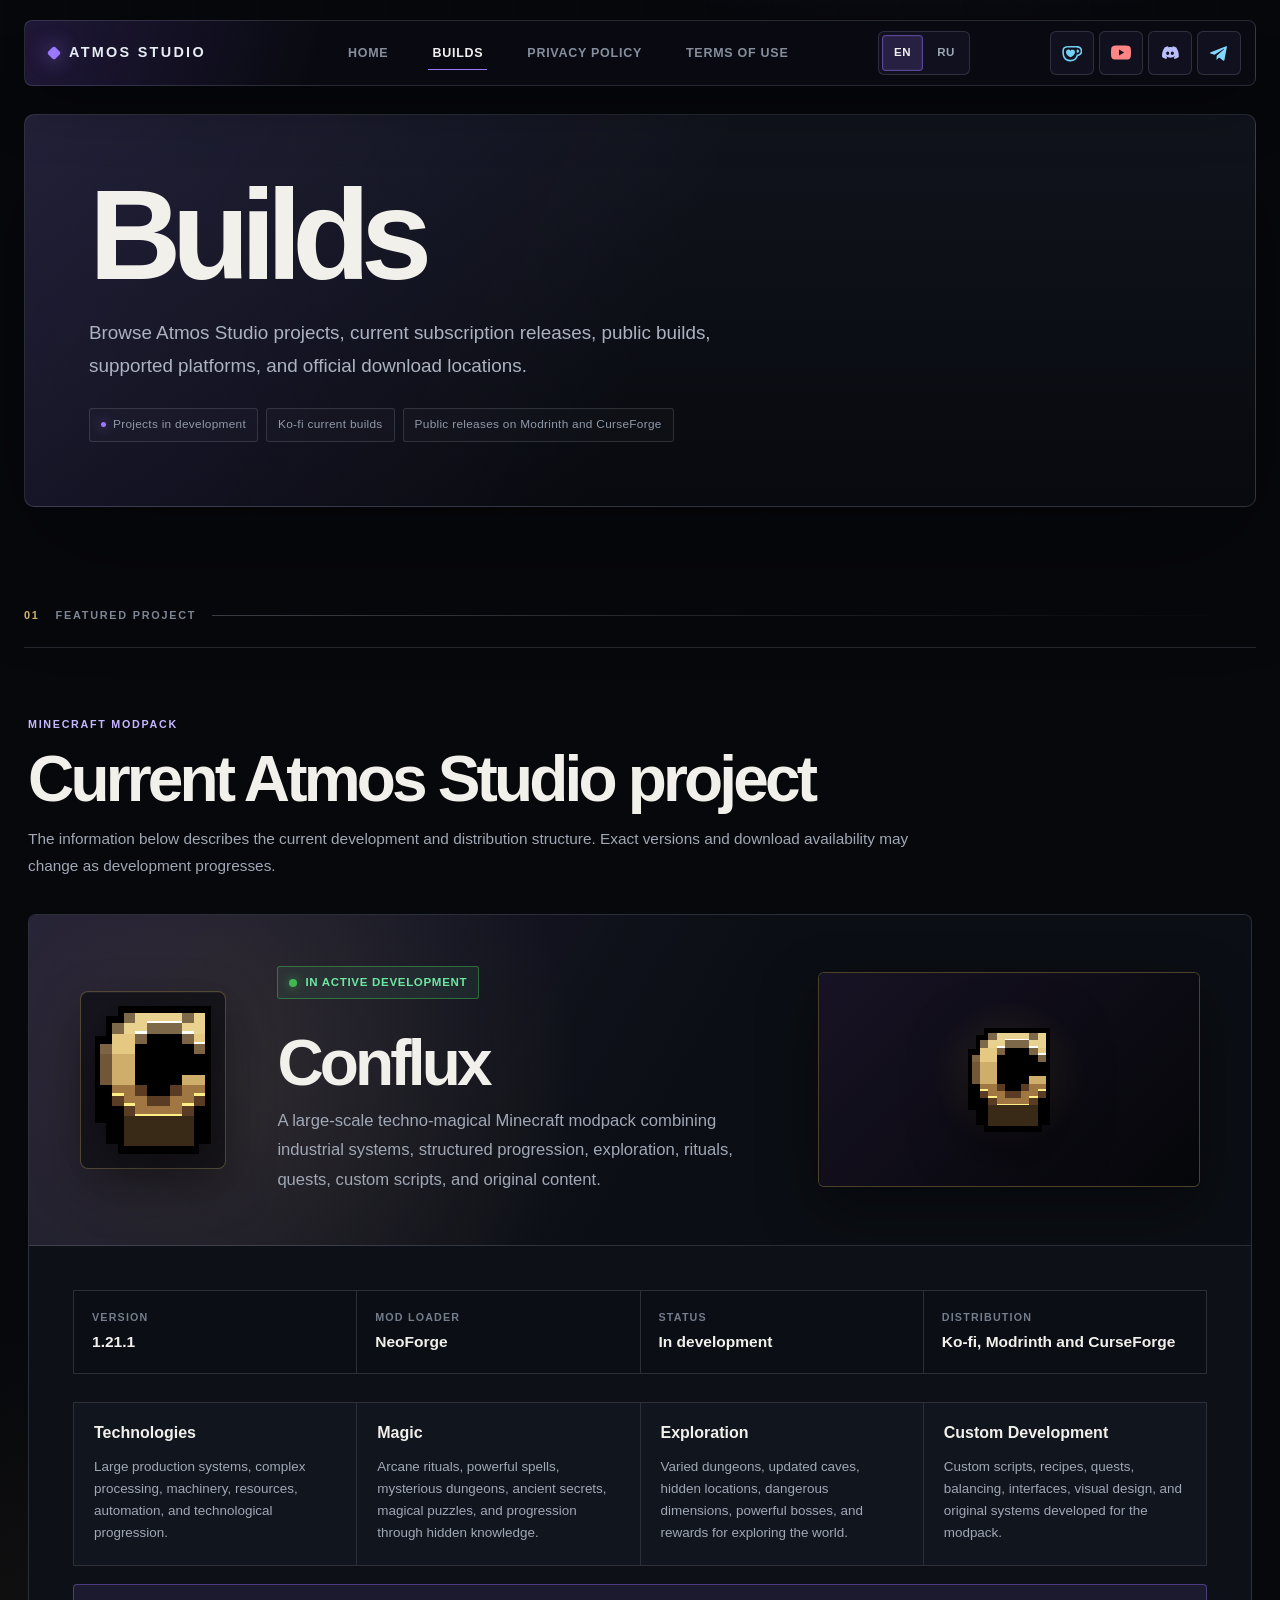
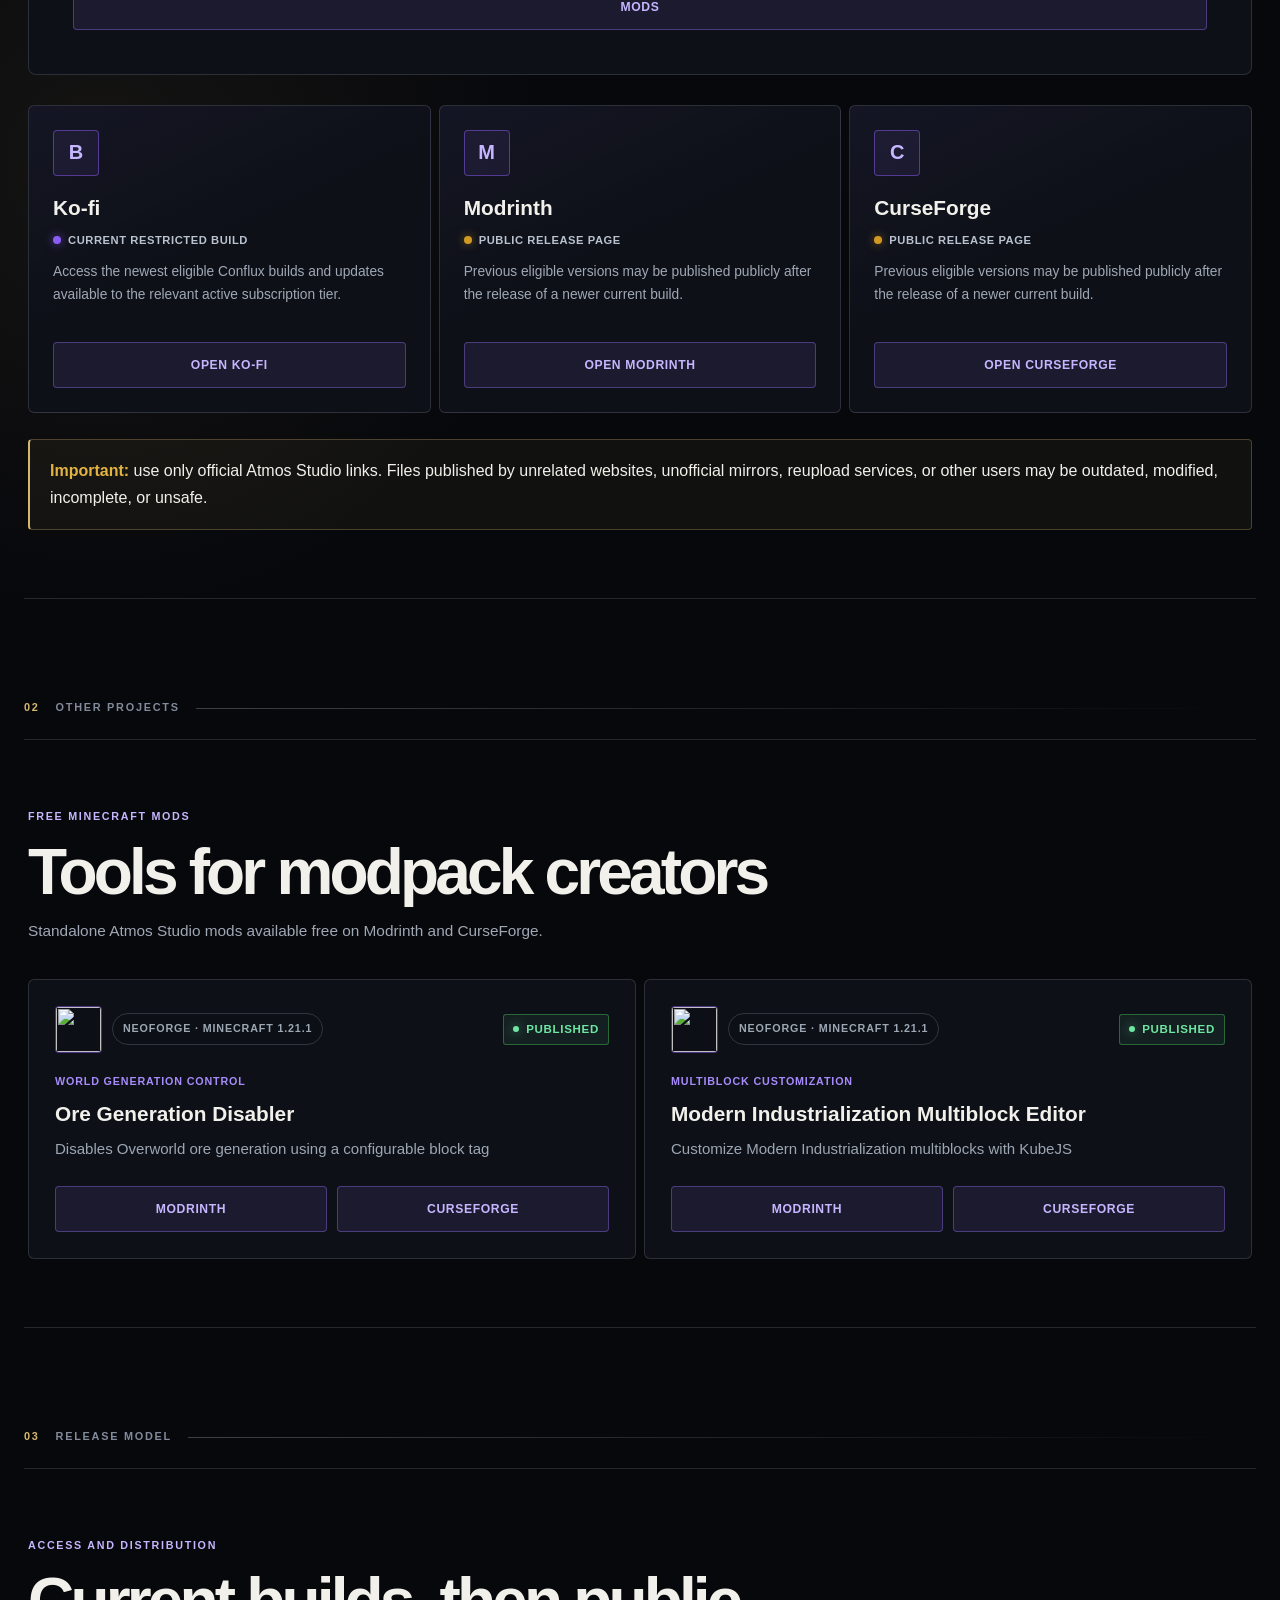
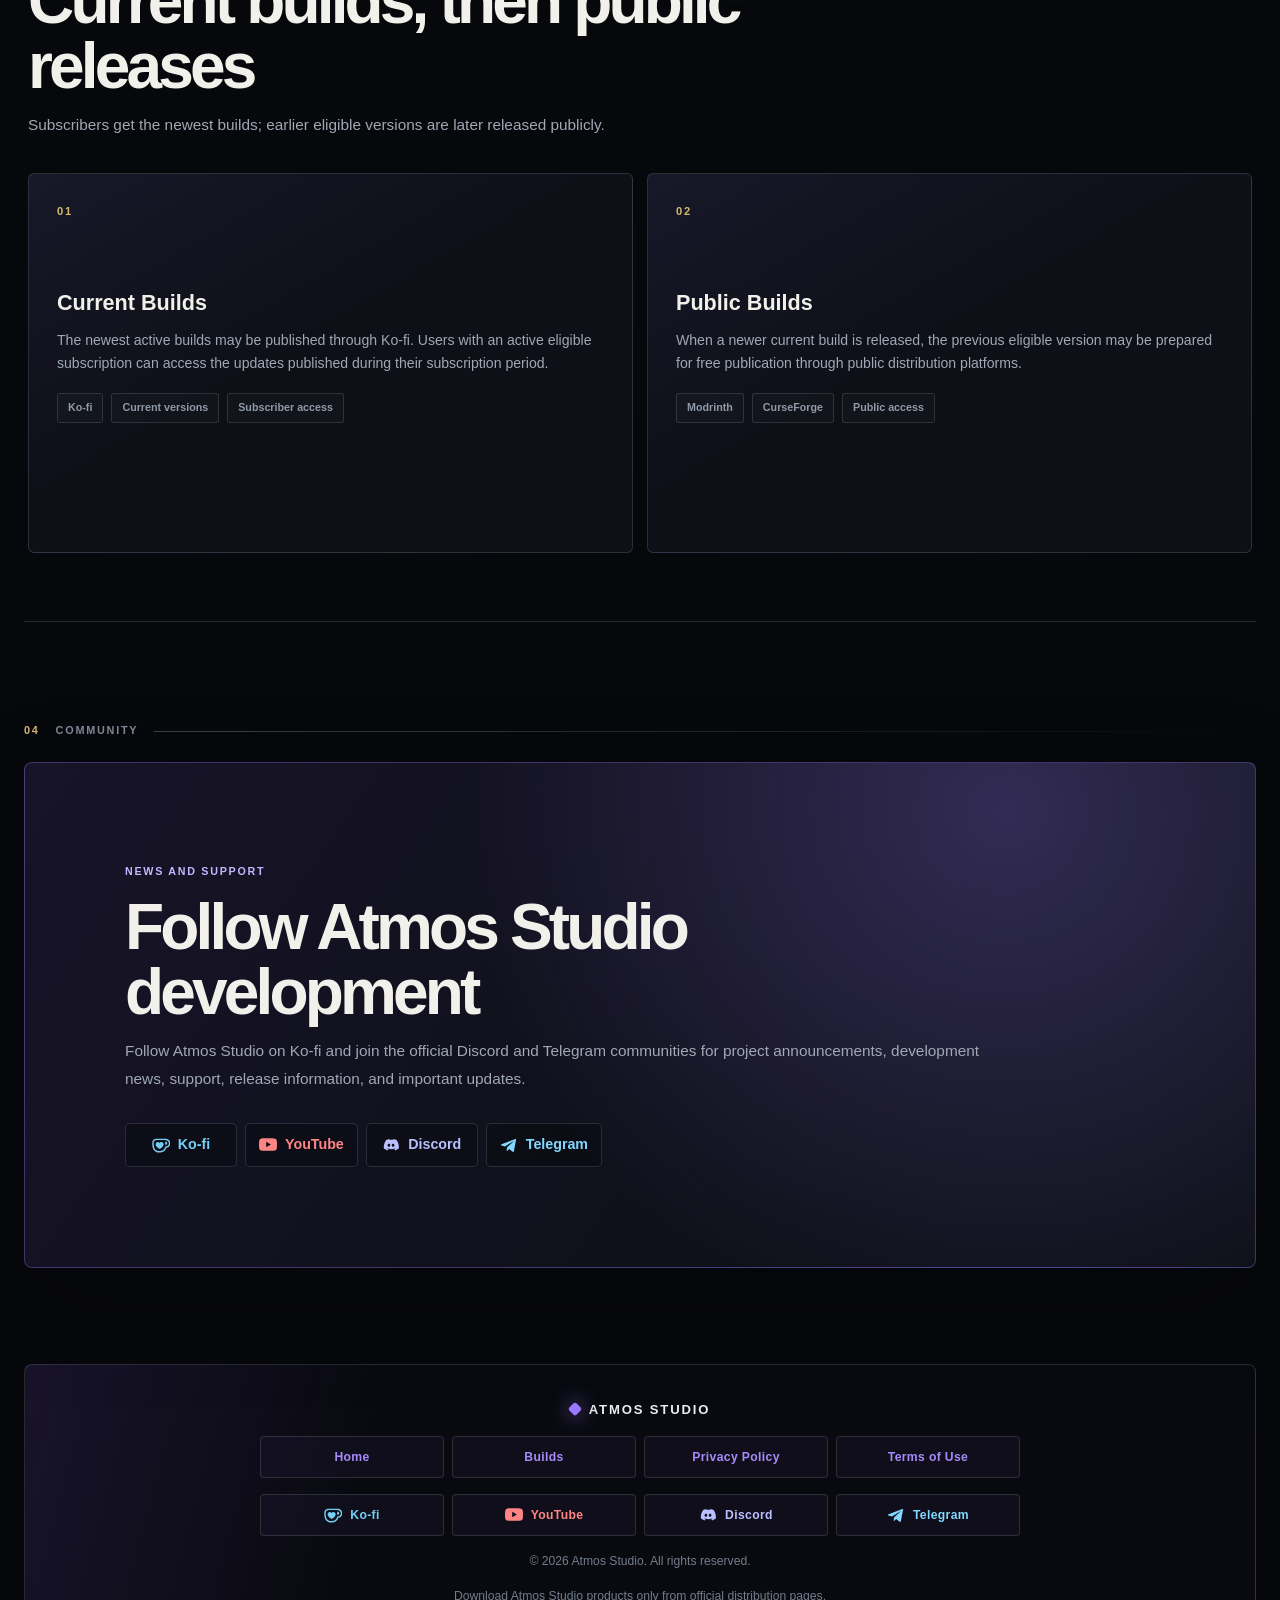
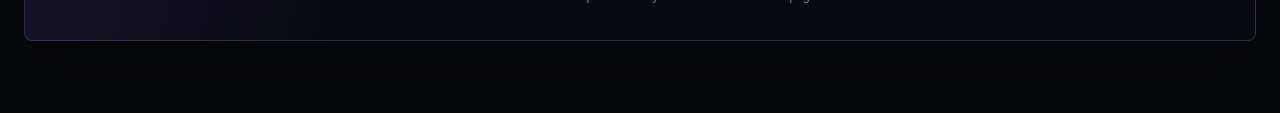
==== commit 9f9a2c79: "Hide the YouTube startup interface (builds.html)" ====
--- a/builds.html
+++ b/builds.html
@@ -1492,7 +1492,8 @@
     <link rel="stylesheet" href="./mods-dialog.css">
     <script src="./mods-dialog.js"></script>
     <link rel="stylesheet" href="./shared-ui.css">
-    <link rel="stylesheet" href="./atmos-theme.css?v=20260824-2">
+    <link rel="stylesheet" href="./atmos-theme.css?v=20260824-4">
+    <script src="./trailer-controls.js?v=20260824-2"></script>
 </head>
 
 <body class="atmos-redesign builds-page">
@@ -1651,14 +1652,50 @@
                         </p>
                     </div>
 
-                    <div class="build-trailer">
+                    <div class="build-trailer" data-trailer-player>
                         <iframe
-                            src="https://www.youtube-nocookie.com/embed/n9GIwWhQDW4?autoplay=1&amp;mute=1&amp;playsinline=1&amp;controls=1&amp;rel=0&amp;modestbranding=1"
+                            src="https://www.youtube-nocookie.com/embed/n9GIwWhQDW4?autoplay=1&amp;mute=1&amp;playsinline=1&amp;controls=0&amp;disablekb=1&amp;fs=0&amp;rel=0&amp;modestbranding=1&amp;enablejsapi=1&amp;loop=1&amp;playlist=n9GIwWhQDW4"
                             title="Conflux trailer"
                             allow="accelerometer; autoplay; clipboard-write; encrypted-media; gyroscope; picture-in-picture; web-share"
                             referrerpolicy="strict-origin-when-cross-origin"
+                            tabindex="-1"
                             allowfullscreen
                         ></iframe>
+
+                        <div class="build-trailer-start-cover" aria-hidden="true">
+                            <img
+                                src="./assets/conflux-icon.png"
+                                alt=""
+                                width="237"
+                                height="282"
+                            >
+                        </div>
+
+                        <div class="build-trailer-controls">
+                            <button
+                                class="trailer-control"
+                                type="button"
+                                data-trailer-play
+                            >
+                                <span class="trailer-play-symbol" aria-hidden="true"></span>
+                            </button>
+
+                            <button
+                                class="trailer-control trailer-sound-control"
+                                type="button"
+                                data-trailer-sound
+                            >
+                                <span data-trailer-sound-label></span>
+                            </button>
+
+                            <button
+                                class="trailer-control"
+                                type="button"
+                                data-trailer-fullscreen
+                            >
+                                <span class="trailer-fullscreen-symbol" aria-hidden="true"></span>
+                            </button>
+                        </div>
                     </div>
                 </div>
 
--- a/atmos-theme.css
+++ b/atmos-theme.css
@@ -845,11 +845,174 @@
     box-shadow: 0 22px 58px rgba(0, 0, 0, 0.4);
 }
 
+.build-trailer::after {
+    position: absolute;
+    right: 0;
+    bottom: 0;
+    left: 0;
+    height: 42%;
+    background: linear-gradient(transparent, rgba(3, 4, 7, 0.82));
+    content: "";
+    opacity: 0;
+    pointer-events: none;
+    transition: opacity 180ms ease;
+}
+
 .build-trailer iframe {
     display: block;
     width: 100%;
     height: 100%;
     border: 0;
+    pointer-events: none;
+}
+
+.build-trailer:fullscreen,
+.build-trailer:-webkit-full-screen {
+    width: 100%;
+    max-width: none;
+    height: 100%;
+    aspect-ratio: auto;
+    border: 0;
+    border-radius: 0;
+}
+
+.build-trailer-start-cover {
+    position: absolute;
+    inset: 0;
+    z-index: 4;
+    display: grid;
+    place-items: center;
+    background:
+        radial-gradient(circle at 50% 48%, rgba(213, 183, 109, 0.16), transparent 34%),
+        linear-gradient(135deg, rgba(24, 19, 37, 0.98), rgba(5, 6, 9, 0.99));
+    opacity: 1;
+    pointer-events: none;
+    visibility: visible;
+    transition: opacity 480ms ease, visibility 480ms ease;
+}
+
+.build-trailer-start-cover img {
+    width: clamp(54px, 9vw, 82px);
+    height: auto;
+    image-rendering: pixelated;
+    filter: drop-shadow(0 14px 28px rgba(0, 0, 0, 0.58));
+}
+
+.build-trailer.is-video-visible .build-trailer-start-cover {
+    opacity: 0;
+    visibility: hidden;
+}
+
+.build-trailer-controls {
+    position: absolute;
+    right: 12px;
+    bottom: 12px;
+    left: 12px;
+    z-index: 3;
+    display: flex;
+    align-items: center;
+    justify-content: flex-end;
+    gap: 7px;
+    opacity: 0;
+    pointer-events: none;
+    transform: translateY(6px);
+    transition: opacity 180ms ease, transform 180ms ease;
+}
+
+.build-trailer:hover::after,
+.build-trailer:focus-within::after,
+.build-trailer:hover .build-trailer-controls,
+.build-trailer:focus-within .build-trailer-controls {
+    opacity: 1;
+}
+
+.build-trailer:hover .build-trailer-controls,
+.build-trailer:focus-within .build-trailer-controls {
+    pointer-events: auto;
+    transform: translateY(0);
+}
+
+.trailer-control {
+    display: inline-flex;
+    align-items: center;
+    justify-content: center;
+    min-width: 36px;
+    height: 34px;
+    padding: 0 10px;
+    border: 1px solid rgba(255, 255, 255, 0.2);
+    border-radius: 4px;
+    background: rgba(7, 8, 12, 0.88);
+    color: var(--preview-text);
+    font: inherit;
+    font-size: 0.66rem;
+    font-weight: 800;
+    letter-spacing: 0.06em;
+    text-transform: uppercase;
+    cursor: pointer;
+    transition: border-color 160ms ease, background 160ms ease, transform 160ms ease;
+}
+
+.trailer-control:hover {
+    border-color: rgba(154, 120, 255, 0.72);
+    background: rgba(27, 22, 43, 0.94);
+    transform: translateY(-1px);
+}
+
+.trailer-control:focus-visible {
+    outline: 2px solid var(--preview-purple-soft);
+    outline-offset: 2px;
+}
+
+.trailer-play-symbol {
+    position: relative;
+    width: 12px;
+    height: 14px;
+}
+
+.trailer-play-symbol::before,
+.trailer-play-symbol::after {
+    position: absolute;
+    top: 1px;
+    bottom: 1px;
+    width: 3px;
+    background: currentColor;
+    content: "";
+}
+
+.trailer-play-symbol::before {
+    left: 1px;
+}
+
+.trailer-play-symbol::after {
+    right: 1px;
+}
+
+.trailer-control.is-paused .trailer-play-symbol::before {
+    top: 1px;
+    bottom: auto;
+    left: 2px;
+    width: 0;
+    height: 0;
+    border-top: 6px solid transparent;
+    border-bottom: 6px solid transparent;
+    border-left: 10px solid currentColor;
+    background: transparent;
+}
+
+.trailer-control.is-paused .trailer-play-symbol::after {
+    content: none;
+}
+
+.trailer-sound-control {
+    min-width: 58px;
+}
+
+.trailer-fullscreen-symbol {
+    position: relative;
+    width: 13px;
+    height: 13px;
+    border: 2px solid currentColor;
+    border-radius: 1px;
 }
 
 .build-icon-frame {
@@ -1645,6 +1808,18 @@
     }
 }
 
+@media (hover: none) {
+    .build-trailer::after,
+    .build-trailer-controls {
+        opacity: 1;
+    }
+
+    .build-trailer-controls {
+        pointer-events: auto;
+        transform: none;
+    }
+}
+
 @media (prefers-reduced-motion: reduce) {
     .product-card,
     .release-card,
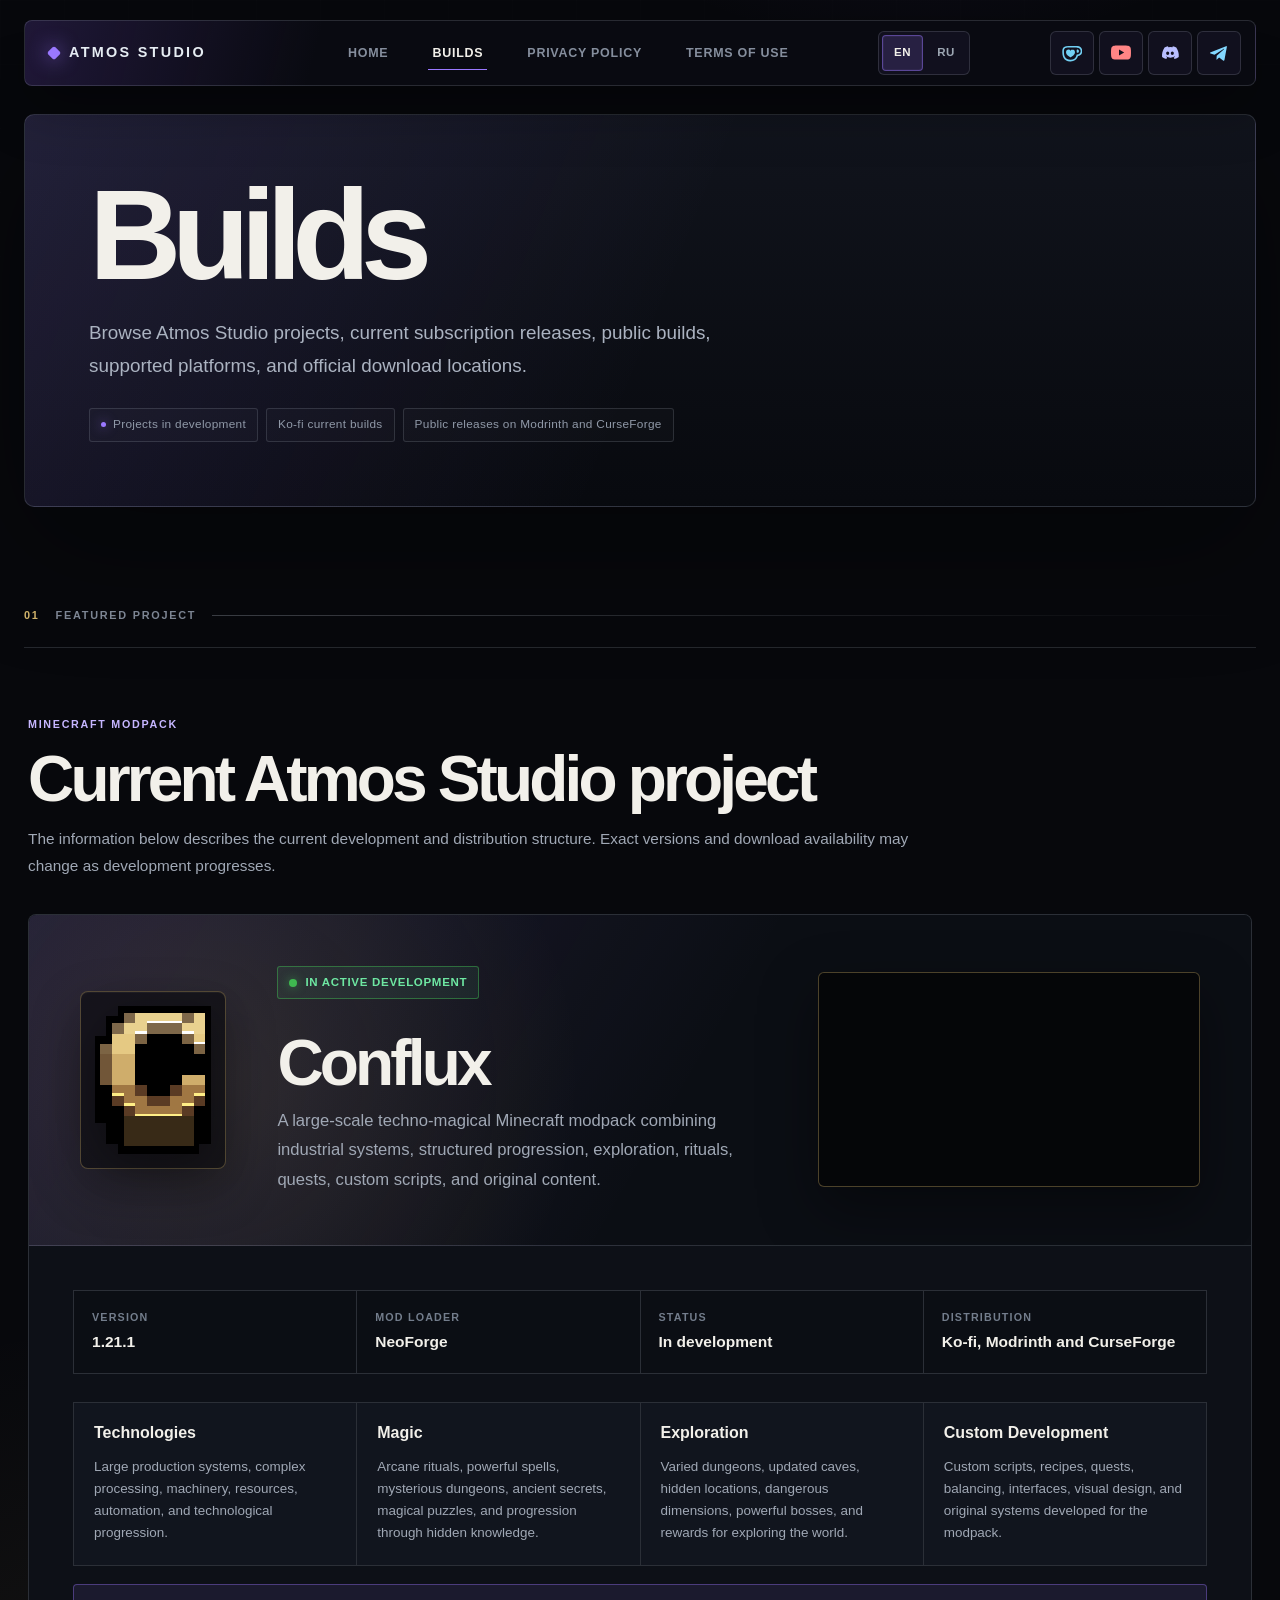
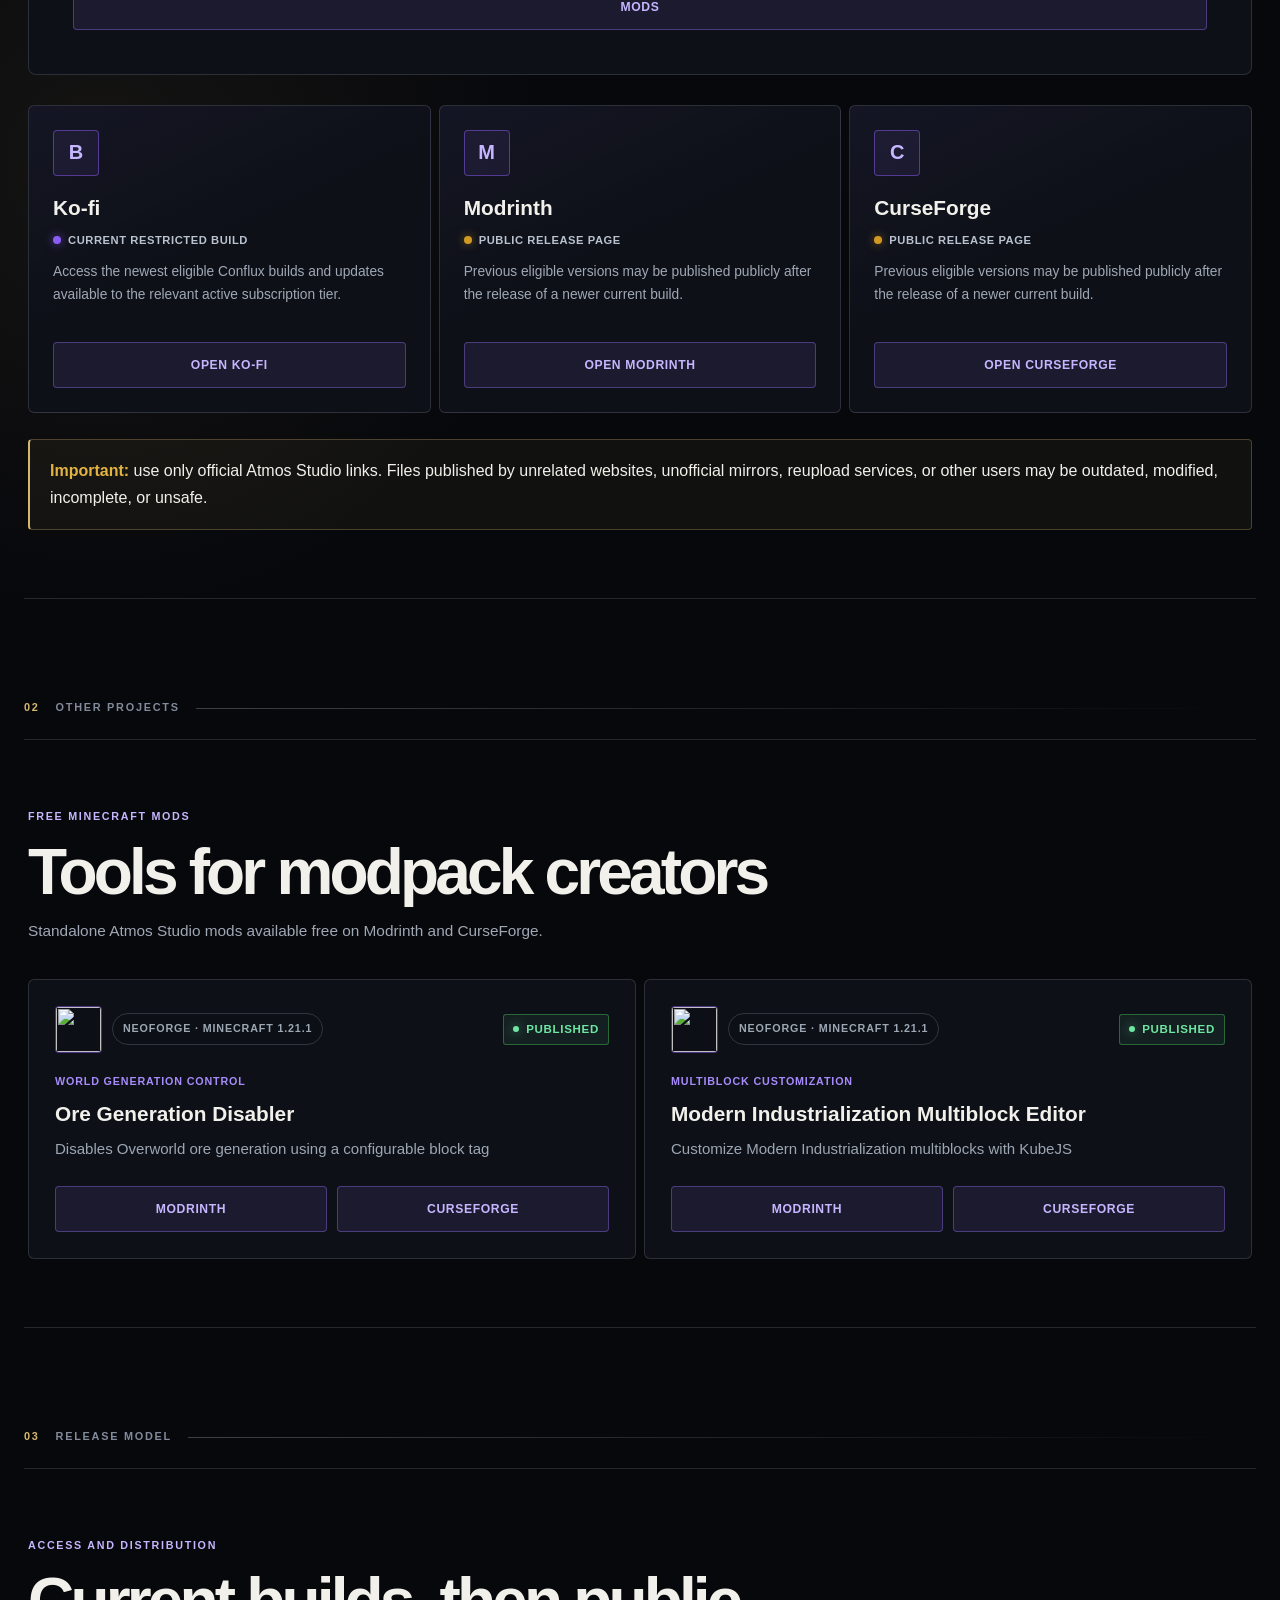
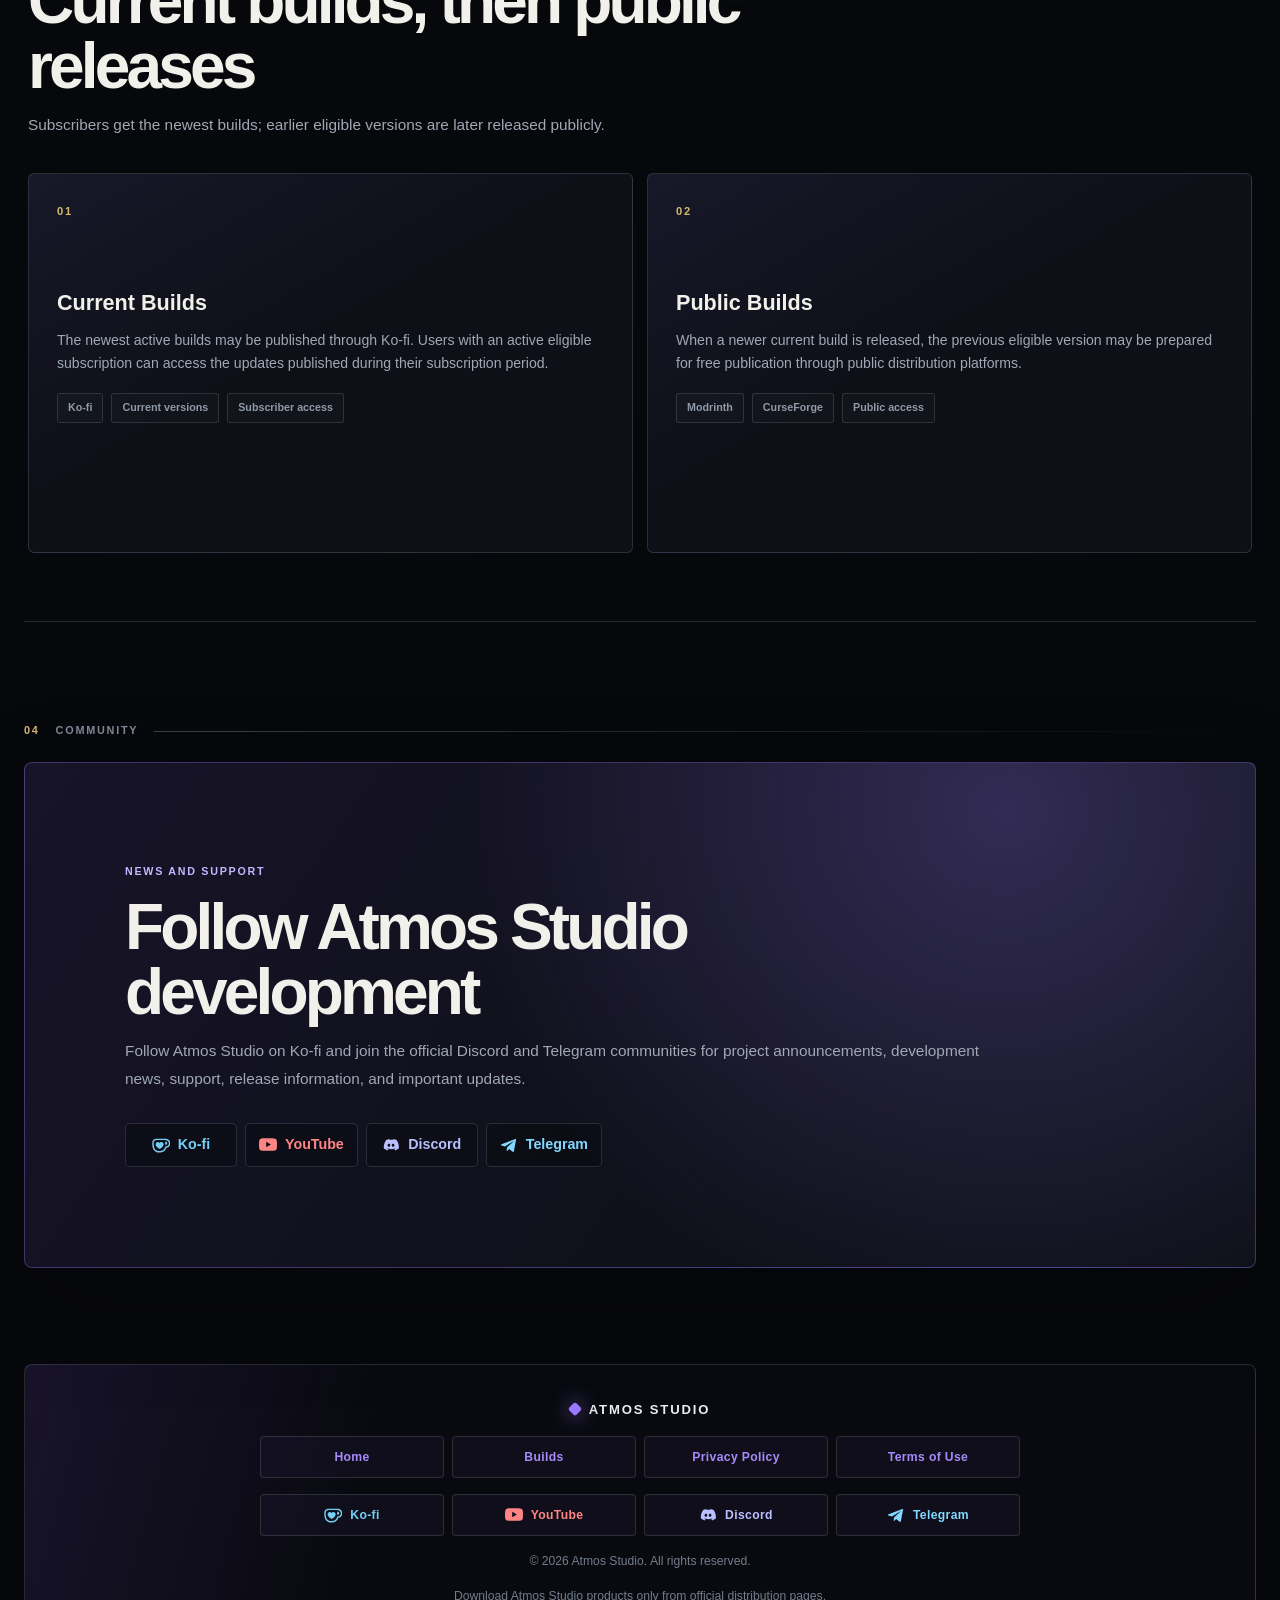
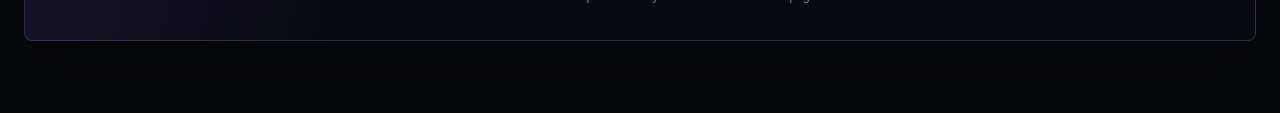
==== commit a272dff3: "Restore the clickable YouTube player" ====
--- a/builds.html
+++ b/builds.html
@@ -1492,8 +1492,7 @@
     <link rel="stylesheet" href="./mods-dialog.css">
     <script src="./mods-dialog.js"></script>
     <link rel="stylesheet" href="./shared-ui.css">
-    <link rel="stylesheet" href="./atmos-theme.css?v=20260824-4">
-    <script src="./trailer-controls.js?v=20260824-2"></script>
+    <link rel="stylesheet" href="./atmos-theme.css?v=20260824-5">
 </head>
 
 <body class="atmos-redesign builds-page">
@@ -1652,50 +1651,14 @@
                         </p>
                     </div>
 
-                    <div class="build-trailer" data-trailer-player>
+                    <div class="build-trailer">
                         <iframe
-                            src="https://www.youtube-nocookie.com/embed/n9GIwWhQDW4?autoplay=1&amp;mute=1&amp;playsinline=1&amp;controls=0&amp;disablekb=1&amp;fs=0&amp;rel=0&amp;modestbranding=1&amp;enablejsapi=1&amp;loop=1&amp;playlist=n9GIwWhQDW4"
+                            src="https://www.youtube-nocookie.com/embed/n9GIwWhQDW4?autoplay=1&amp;mute=1&amp;playsinline=1&amp;controls=1&amp;rel=0&amp;modestbranding=1&amp;loop=1&amp;playlist=n9GIwWhQDW4"
                             title="Conflux trailer"
                             allow="accelerometer; autoplay; clipboard-write; encrypted-media; gyroscope; picture-in-picture; web-share"
                             referrerpolicy="strict-origin-when-cross-origin"
-                            tabindex="-1"
                             allowfullscreen
                         ></iframe>
-
-                        <div class="build-trailer-start-cover" aria-hidden="true">
-                            <img
-                                src="./assets/conflux-icon.png"
-                                alt=""
-                                width="237"
-                                height="282"
-                            >
-                        </div>
-
-                        <div class="build-trailer-controls">
-                            <button
-                                class="trailer-control"
-                                type="button"
-                                data-trailer-play
-                            >
-                                <span class="trailer-play-symbol" aria-hidden="true"></span>
-                            </button>
-
-                            <button
-                                class="trailer-control trailer-sound-control"
-                                type="button"
-                                data-trailer-sound
-                            >
-                                <span data-trailer-sound-label></span>
-                            </button>
-
-                            <button
-                                class="trailer-control"
-                                type="button"
-                                data-trailer-fullscreen
-                            >
-                                <span class="trailer-fullscreen-symbol" aria-hidden="true"></span>
-                            </button>
-                        </div>
                     </div>
                 </div>
 
--- a/atmos-theme.css
+++ b/atmos-theme.css
@@ -845,174 +845,11 @@
     box-shadow: 0 22px 58px rgba(0, 0, 0, 0.4);
 }
 
-.build-trailer::after {
-    position: absolute;
-    right: 0;
-    bottom: 0;
-    left: 0;
-    height: 42%;
-    background: linear-gradient(transparent, rgba(3, 4, 7, 0.82));
-    content: "";
-    opacity: 0;
-    pointer-events: none;
-    transition: opacity 180ms ease;
-}
-
 .build-trailer iframe {
     display: block;
     width: 100%;
     height: 100%;
     border: 0;
-    pointer-events: none;
-}
-
-.build-trailer:fullscreen,
-.build-trailer:-webkit-full-screen {
-    width: 100%;
-    max-width: none;
-    height: 100%;
-    aspect-ratio: auto;
-    border: 0;
-    border-radius: 0;
-}
-
-.build-trailer-start-cover {
-    position: absolute;
-    inset: 0;
-    z-index: 4;
-    display: grid;
-    place-items: center;
-    background:
-        radial-gradient(circle at 50% 48%, rgba(213, 183, 109, 0.16), transparent 34%),
-        linear-gradient(135deg, rgba(24, 19, 37, 0.98), rgba(5, 6, 9, 0.99));
-    opacity: 1;
-    pointer-events: none;
-    visibility: visible;
-    transition: opacity 480ms ease, visibility 480ms ease;
-}
-
-.build-trailer-start-cover img {
-    width: clamp(54px, 9vw, 82px);
-    height: auto;
-    image-rendering: pixelated;
-    filter: drop-shadow(0 14px 28px rgba(0, 0, 0, 0.58));
-}
-
-.build-trailer.is-video-visible .build-trailer-start-cover {
-    opacity: 0;
-    visibility: hidden;
-}
-
-.build-trailer-controls {
-    position: absolute;
-    right: 12px;
-    bottom: 12px;
-    left: 12px;
-    z-index: 3;
-    display: flex;
-    align-items: center;
-    justify-content: flex-end;
-    gap: 7px;
-    opacity: 0;
-    pointer-events: none;
-    transform: translateY(6px);
-    transition: opacity 180ms ease, transform 180ms ease;
-}
-
-.build-trailer:hover::after,
-.build-trailer:focus-within::after,
-.build-trailer:hover .build-trailer-controls,
-.build-trailer:focus-within .build-trailer-controls {
-    opacity: 1;
-}
-
-.build-trailer:hover .build-trailer-controls,
-.build-trailer:focus-within .build-trailer-controls {
-    pointer-events: auto;
-    transform: translateY(0);
-}
-
-.trailer-control {
-    display: inline-flex;
-    align-items: center;
-    justify-content: center;
-    min-width: 36px;
-    height: 34px;
-    padding: 0 10px;
-    border: 1px solid rgba(255, 255, 255, 0.2);
-    border-radius: 4px;
-    background: rgba(7, 8, 12, 0.88);
-    color: var(--preview-text);
-    font: inherit;
-    font-size: 0.66rem;
-    font-weight: 800;
-    letter-spacing: 0.06em;
-    text-transform: uppercase;
-    cursor: pointer;
-    transition: border-color 160ms ease, background 160ms ease, transform 160ms ease;
-}
-
-.trailer-control:hover {
-    border-color: rgba(154, 120, 255, 0.72);
-    background: rgba(27, 22, 43, 0.94);
-    transform: translateY(-1px);
-}
-
-.trailer-control:focus-visible {
-    outline: 2px solid var(--preview-purple-soft);
-    outline-offset: 2px;
-}
-
-.trailer-play-symbol {
-    position: relative;
-    width: 12px;
-    height: 14px;
-}
-
-.trailer-play-symbol::before,
-.trailer-play-symbol::after {
-    position: absolute;
-    top: 1px;
-    bottom: 1px;
-    width: 3px;
-    background: currentColor;
-    content: "";
-}
-
-.trailer-play-symbol::before {
-    left: 1px;
-}
-
-.trailer-play-symbol::after {
-    right: 1px;
-}
-
-.trailer-control.is-paused .trailer-play-symbol::before {
-    top: 1px;
-    bottom: auto;
-    left: 2px;
-    width: 0;
-    height: 0;
-    border-top: 6px solid transparent;
-    border-bottom: 6px solid transparent;
-    border-left: 10px solid currentColor;
-    background: transparent;
-}
-
-.trailer-control.is-paused .trailer-play-symbol::after {
-    content: none;
-}
-
-.trailer-sound-control {
-    min-width: 58px;
-}
-
-.trailer-fullscreen-symbol {
-    position: relative;
-    width: 13px;
-    height: 13px;
-    border: 2px solid currentColor;
-    border-radius: 1px;
 }
 
 .build-icon-frame {
@@ -1808,18 +1645,6 @@
     }
 }
 
-@media (hover: none) {
-    .build-trailer::after,
-    .build-trailer-controls {
-        opacity: 1;
-    }
-
-    .build-trailer-controls {
-        pointer-events: auto;
-        transform: none;
-    }
-}
-
 @media (prefers-reduced-motion: reduce) {
     .product-card,
     .release-card,
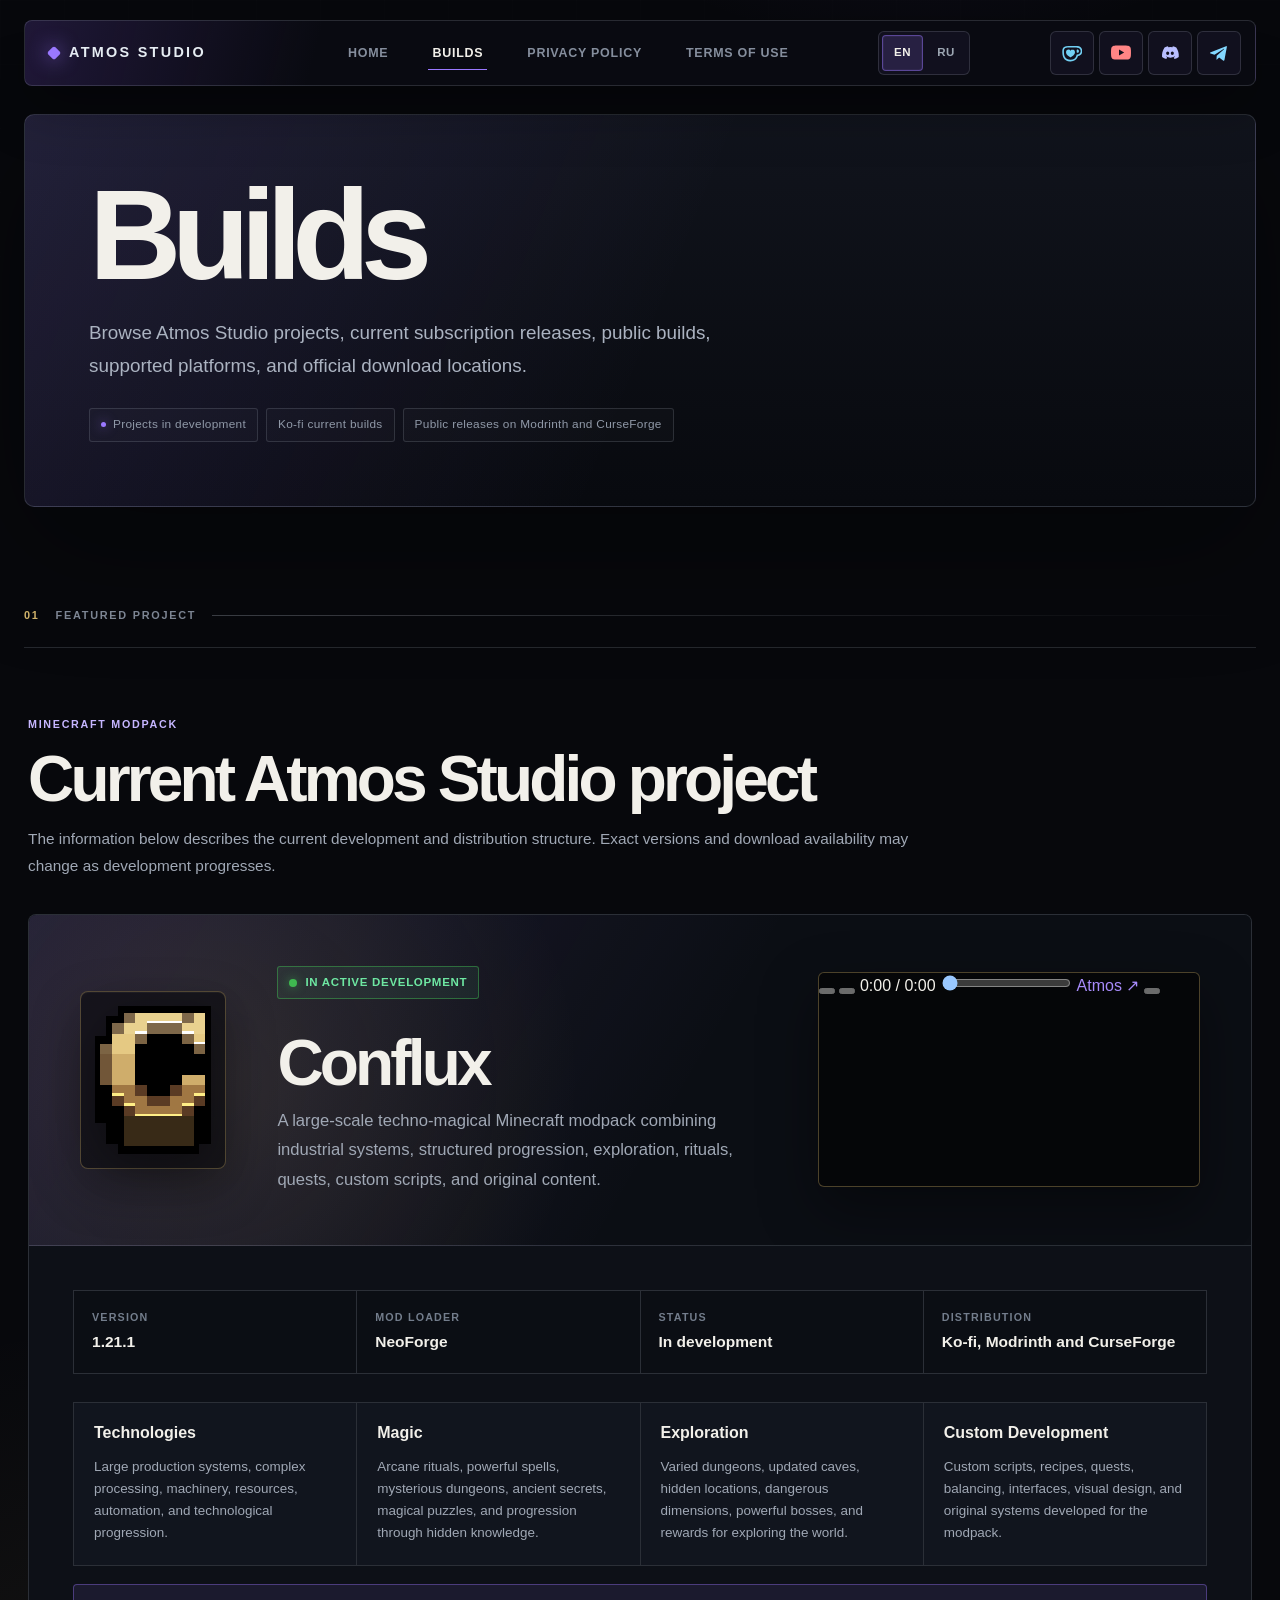
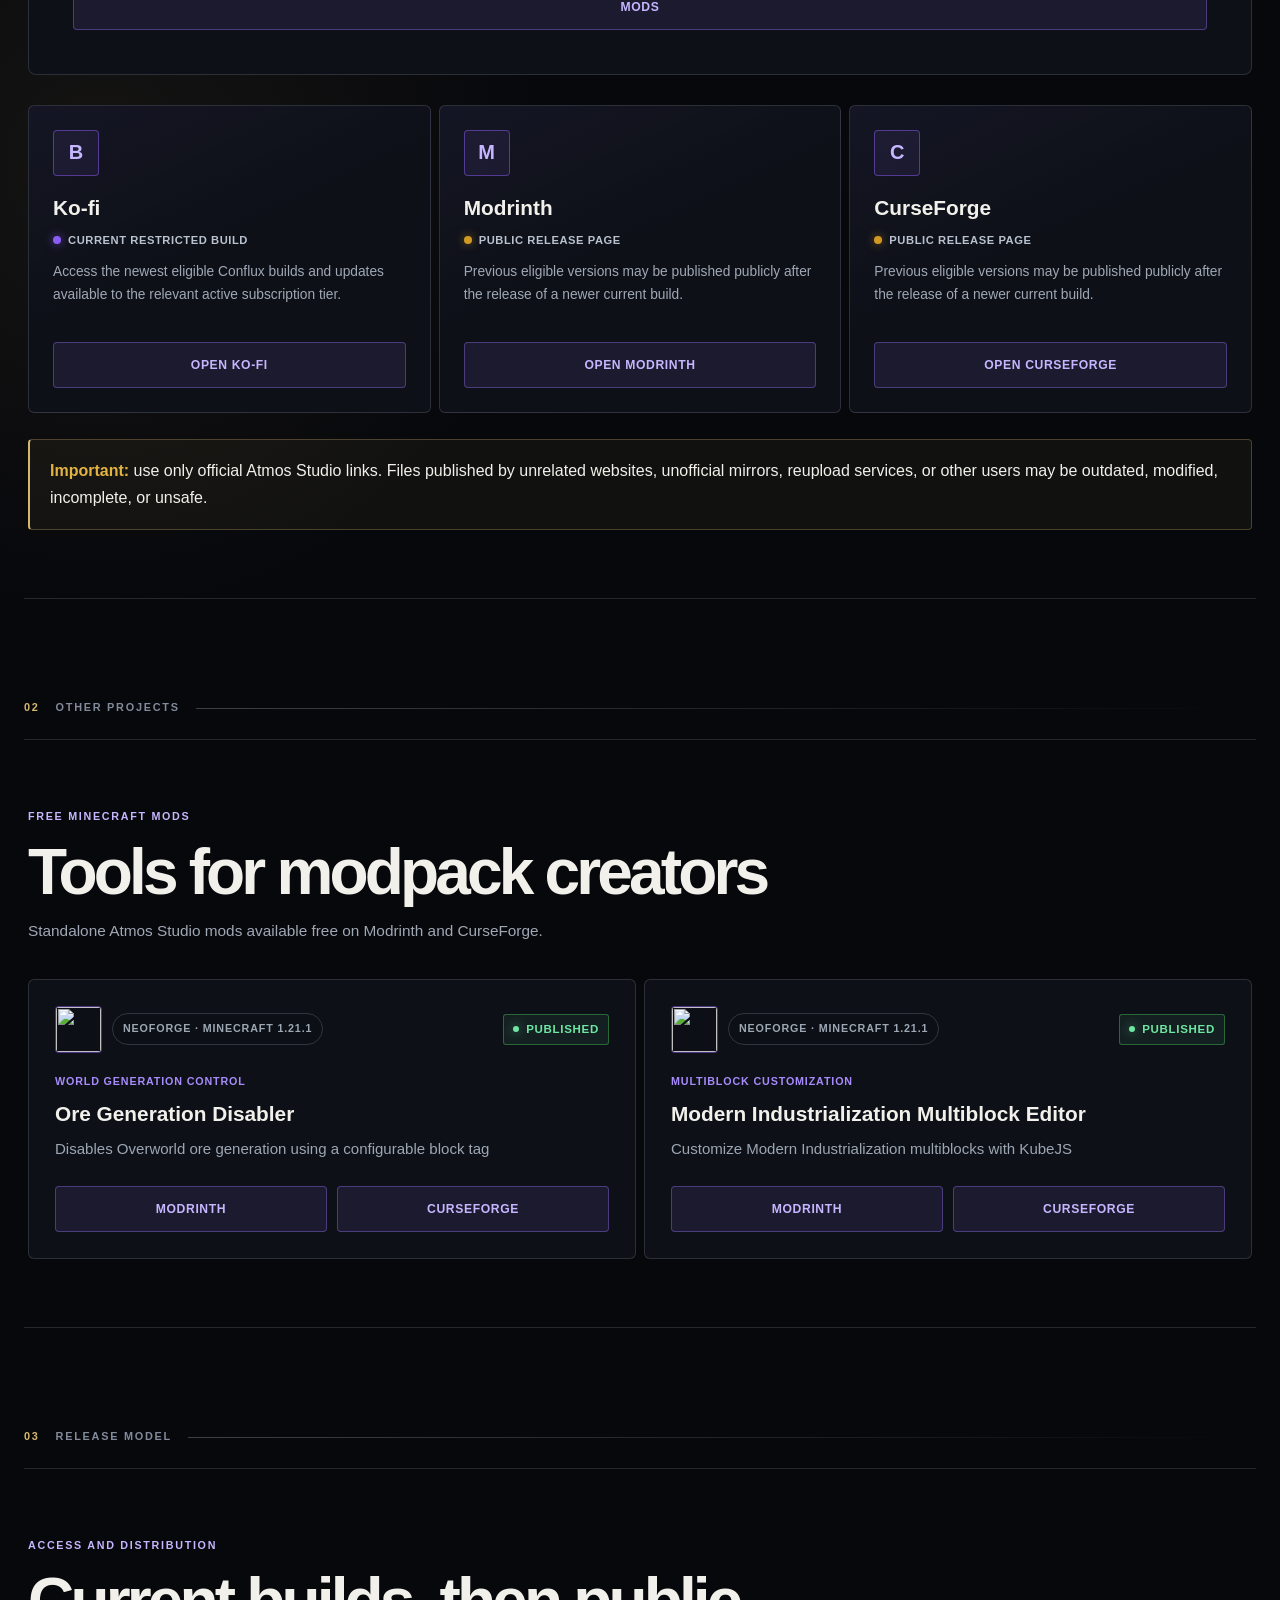
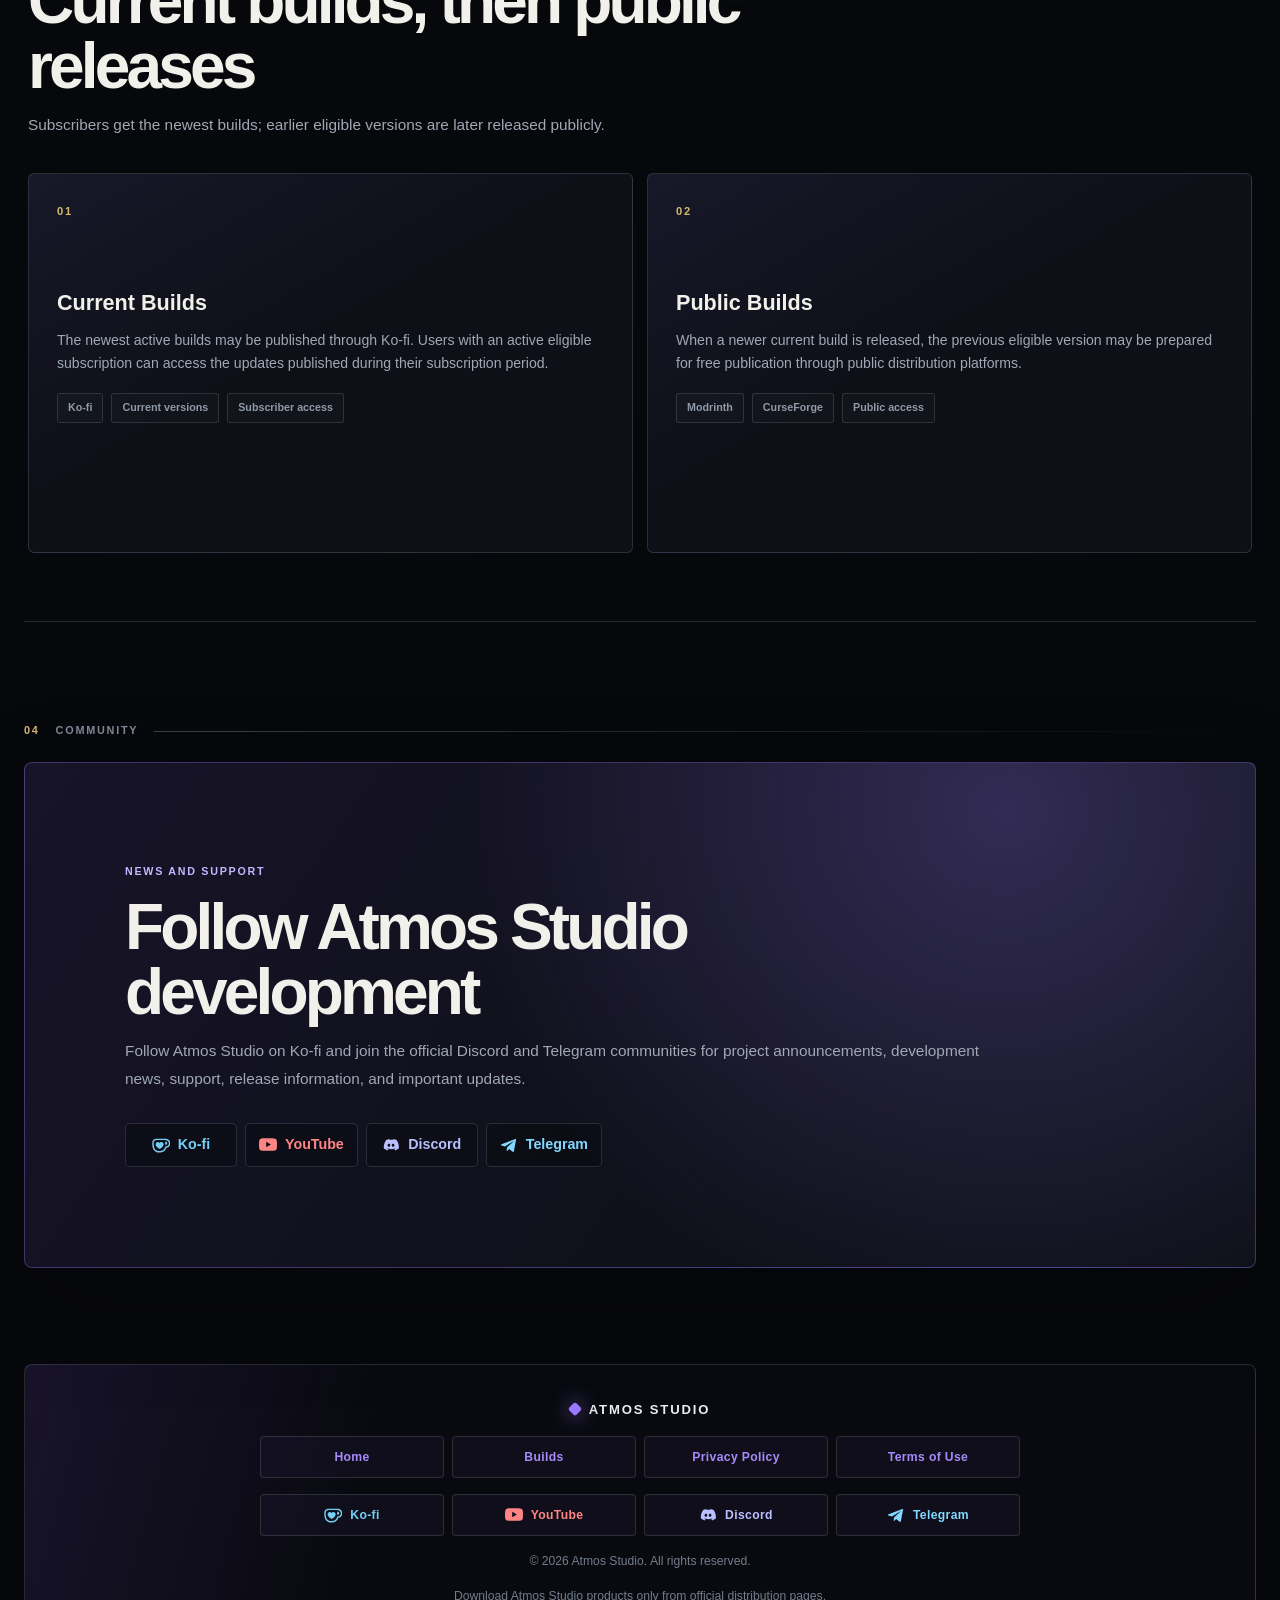
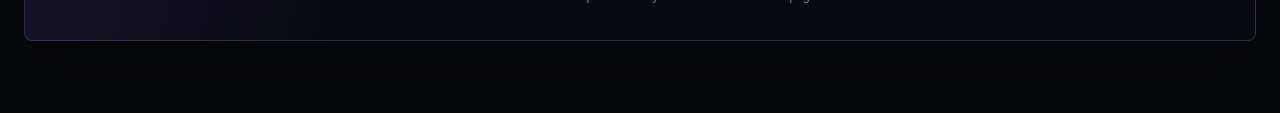
==== commit e9a50f05: "Add custom controls for the Conflux trailer" ====
--- a/builds.html
+++ b/builds.html
@@ -1492,7 +1492,8 @@
     <link rel="stylesheet" href="./mods-dialog.css">
     <script src="./mods-dialog.js"></script>
     <link rel="stylesheet" href="./shared-ui.css">
-    <link rel="stylesheet" href="./atmos-theme.css?v=20260824-5">
+    <link rel="stylesheet" href="./atmos-theme.css?v=20260824-6">
+    <script src="./trailer-player.js?v=20260824-1" defer></script>
 </head>
 
 <body class="atmos-redesign builds-page">
@@ -1652,13 +1653,78 @@
                     </div>
 
                     <div class="build-trailer">
-                        <iframe
-                            src="https://www.youtube-nocookie.com/embed/n9GIwWhQDW4?autoplay=1&amp;mute=1&amp;playsinline=1&amp;controls=1&amp;rel=0&amp;modestbranding=1&amp;loop=1&amp;playlist=n9GIwWhQDW4"
-                            title="Conflux trailer"
-                            allow="accelerometer; autoplay; clipboard-write; encrypted-media; gyroscope; picture-in-picture; web-share"
-                            referrerpolicy="strict-origin-when-cross-origin"
-                            allowfullscreen
-                        ></iframe>
+                        <div class="build-trailer-viewport">
+                            <div id="conflux-trailer-player"></div>
+                        </div>
+
+                        <div
+                            class="trailer-controls"
+                            aria-label="Conflux trailer controls"
+                        >
+                            <button
+                                class="trailer-control trailer-play-toggle"
+                                type="button"
+                                aria-label="Pause trailer"
+                                title="Pause"
+                            >
+                                <span
+                                    class="trailer-play-icon"
+                                    aria-hidden="true"
+                                ></span>
+                            </button>
+
+                            <button
+                                class="trailer-control trailer-sound-toggle is-muted"
+                                type="button"
+                                aria-label="Turn on sound"
+                                title="Turn on sound"
+                            >
+                                <span
+                                    class="trailer-sound-icon"
+                                    aria-hidden="true"
+                                ></span>
+                            </button>
+
+                            <span
+                                class="trailer-time"
+                                aria-live="off"
+                            >
+                                0:00 / 0:00
+                            </span>
+
+                            <input
+                                class="trailer-progress"
+                                type="range"
+                                min="0"
+                                max="100"
+                                value="0"
+                                step="0.1"
+                                aria-label="Trailer playback position"
+                            >
+
+                            <a
+                                class="trailer-channel-link"
+                                href="https://www.youtube.com/@AtmosStudioTeam"
+                                target="_blank"
+                                rel="noopener noreferrer"
+                                aria-label="Open the Atmos Studio YouTube channel"
+                            >
+                                Atmos
+                                <span aria-hidden="true">&#8599;</span>
+                            </a>
+
+                            <button
+                                class="trailer-control trailer-fullscreen-toggle"
+                                type="button"
+                                aria-label="Open trailer in full screen"
+                                title="Full screen"
+                            >
+                                <span
+                                    class="trailer-fullscreen-icon"
+                                    aria-hidden="true"
+                                ></span>
+                            </button>
+                        </div>
                     </div>
                 </div>
 
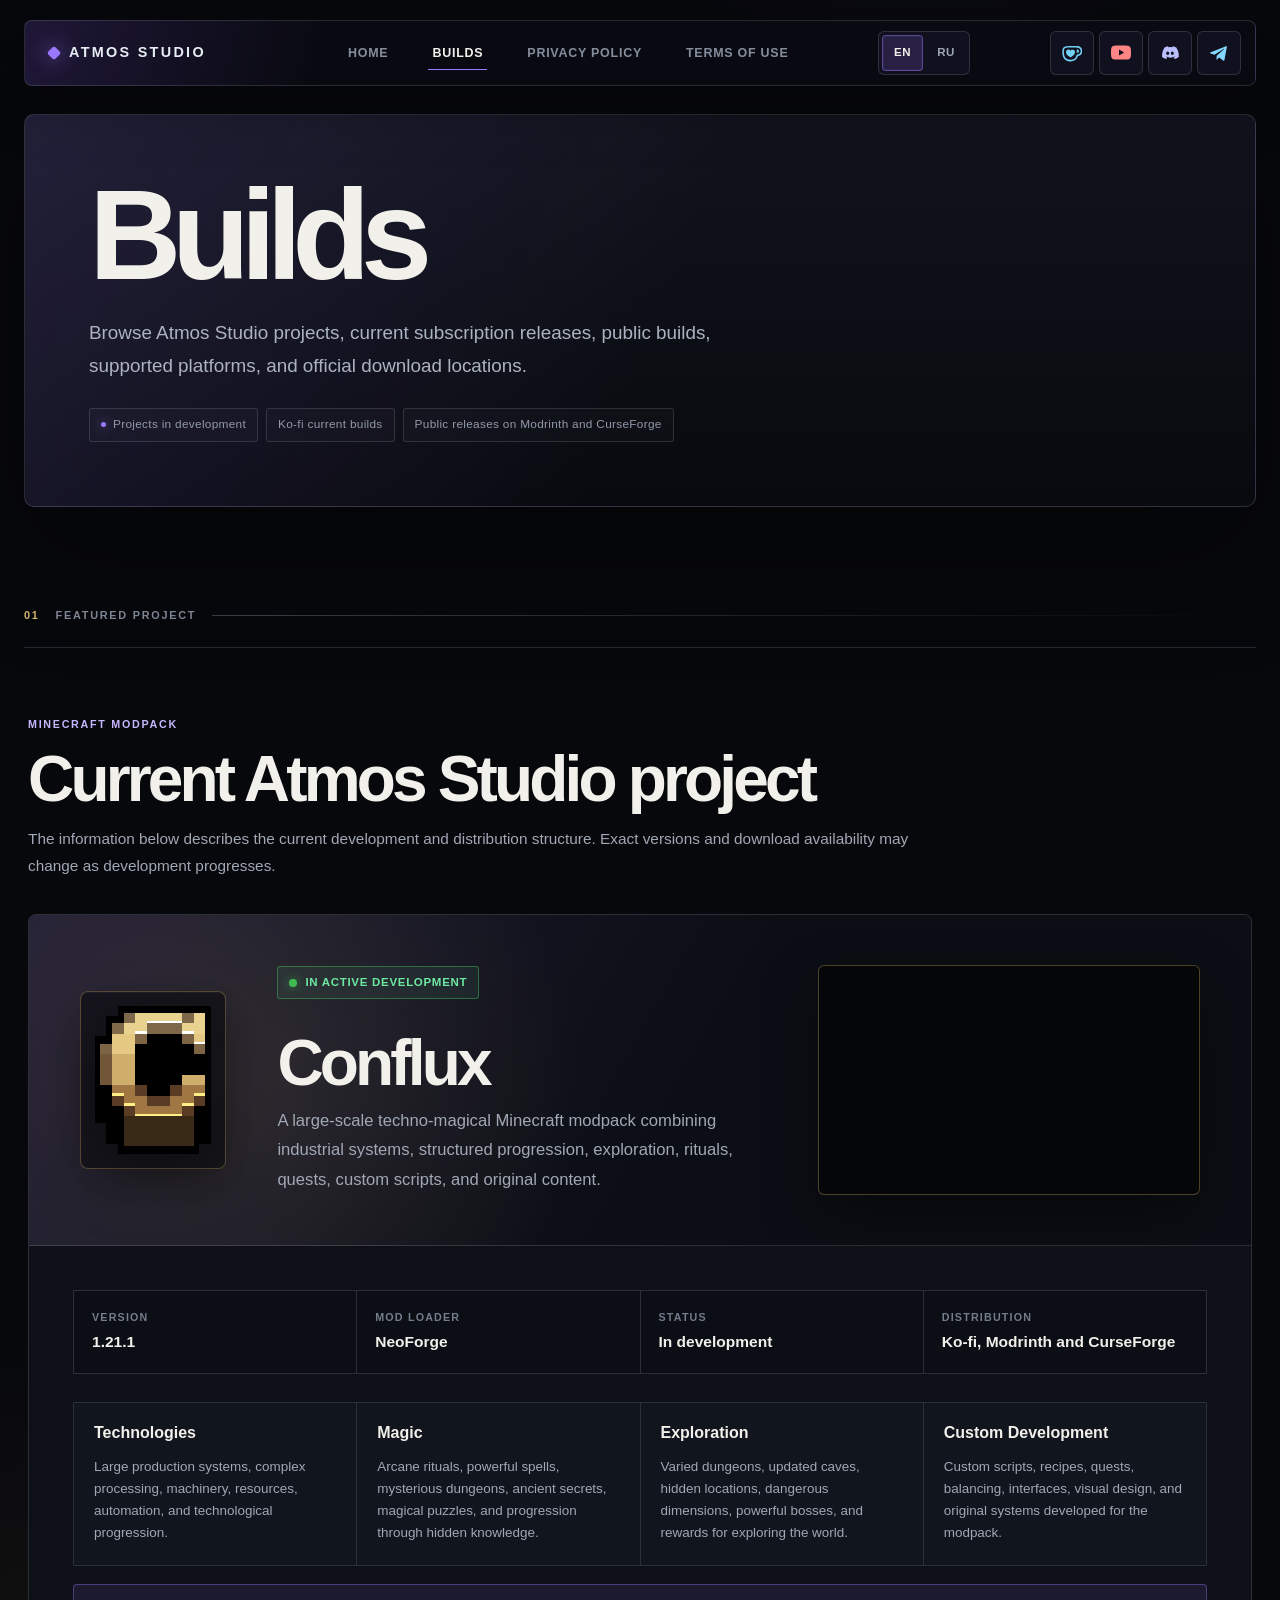
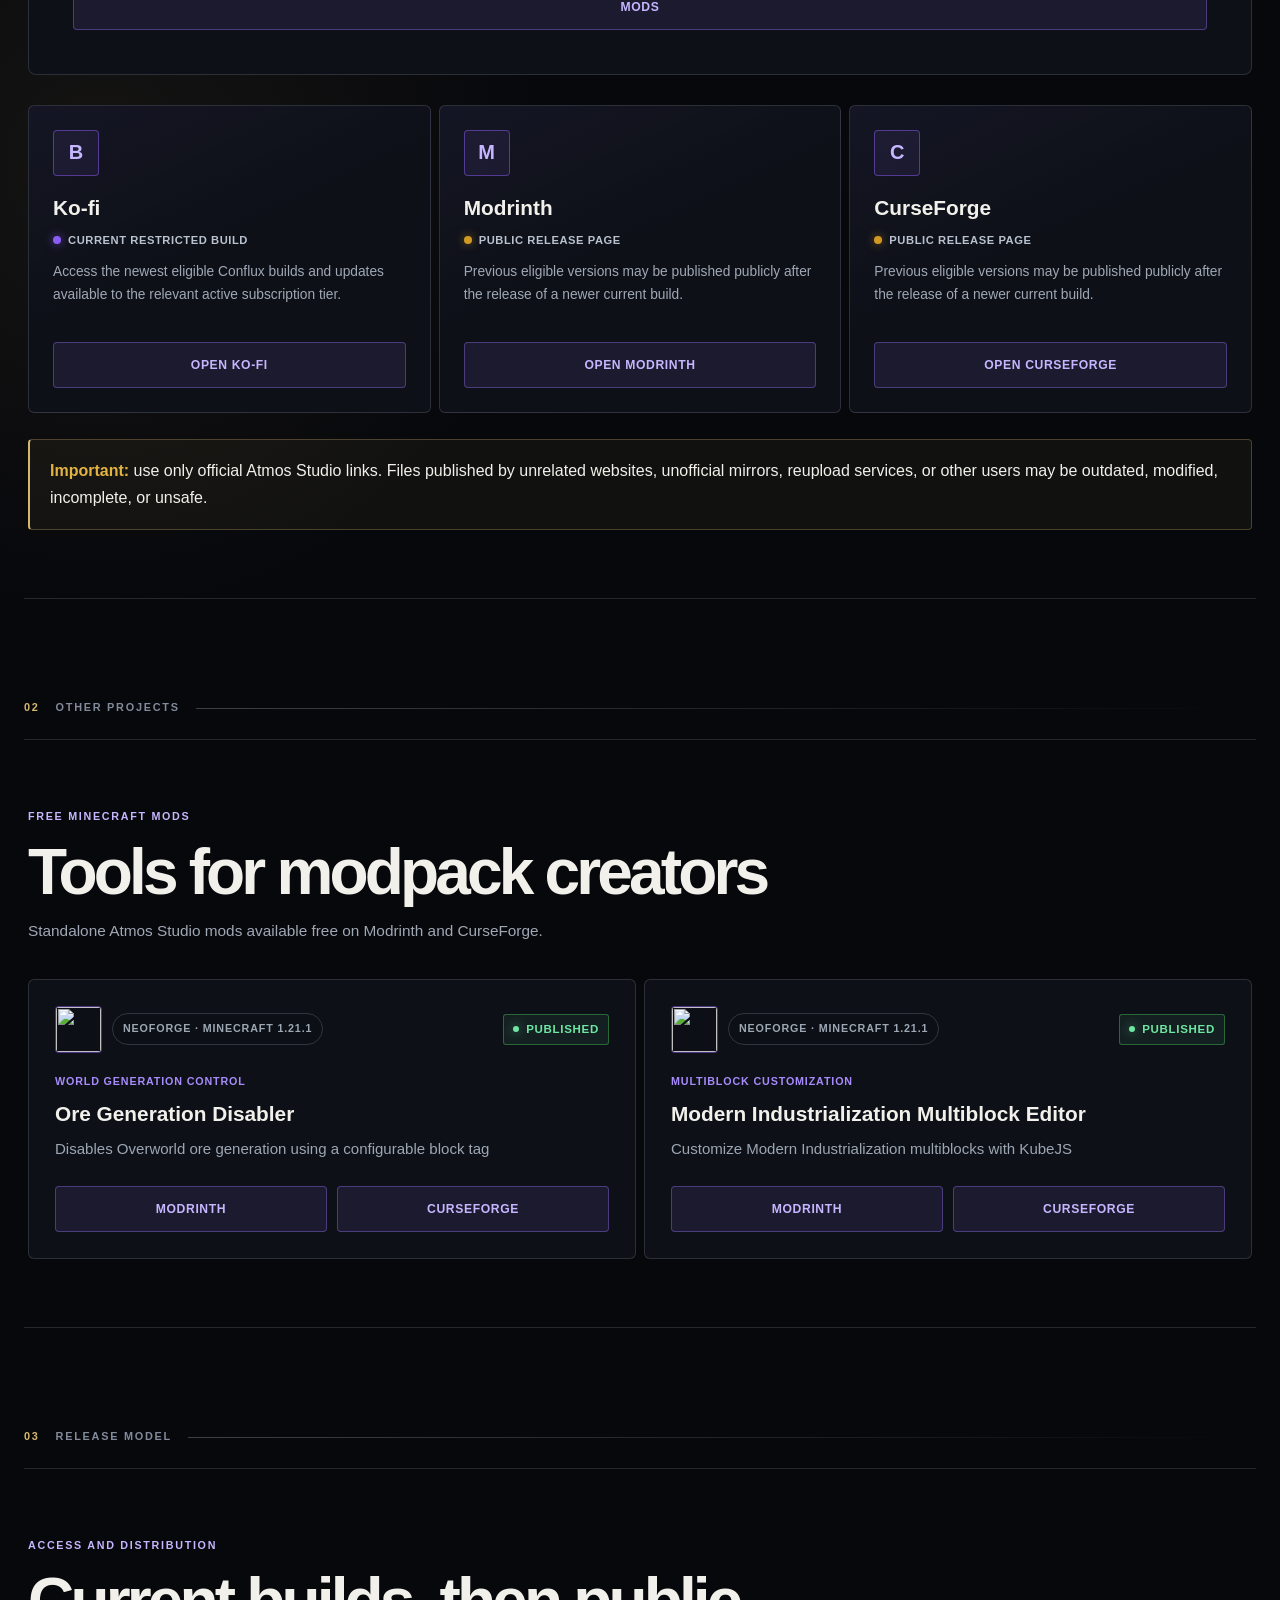
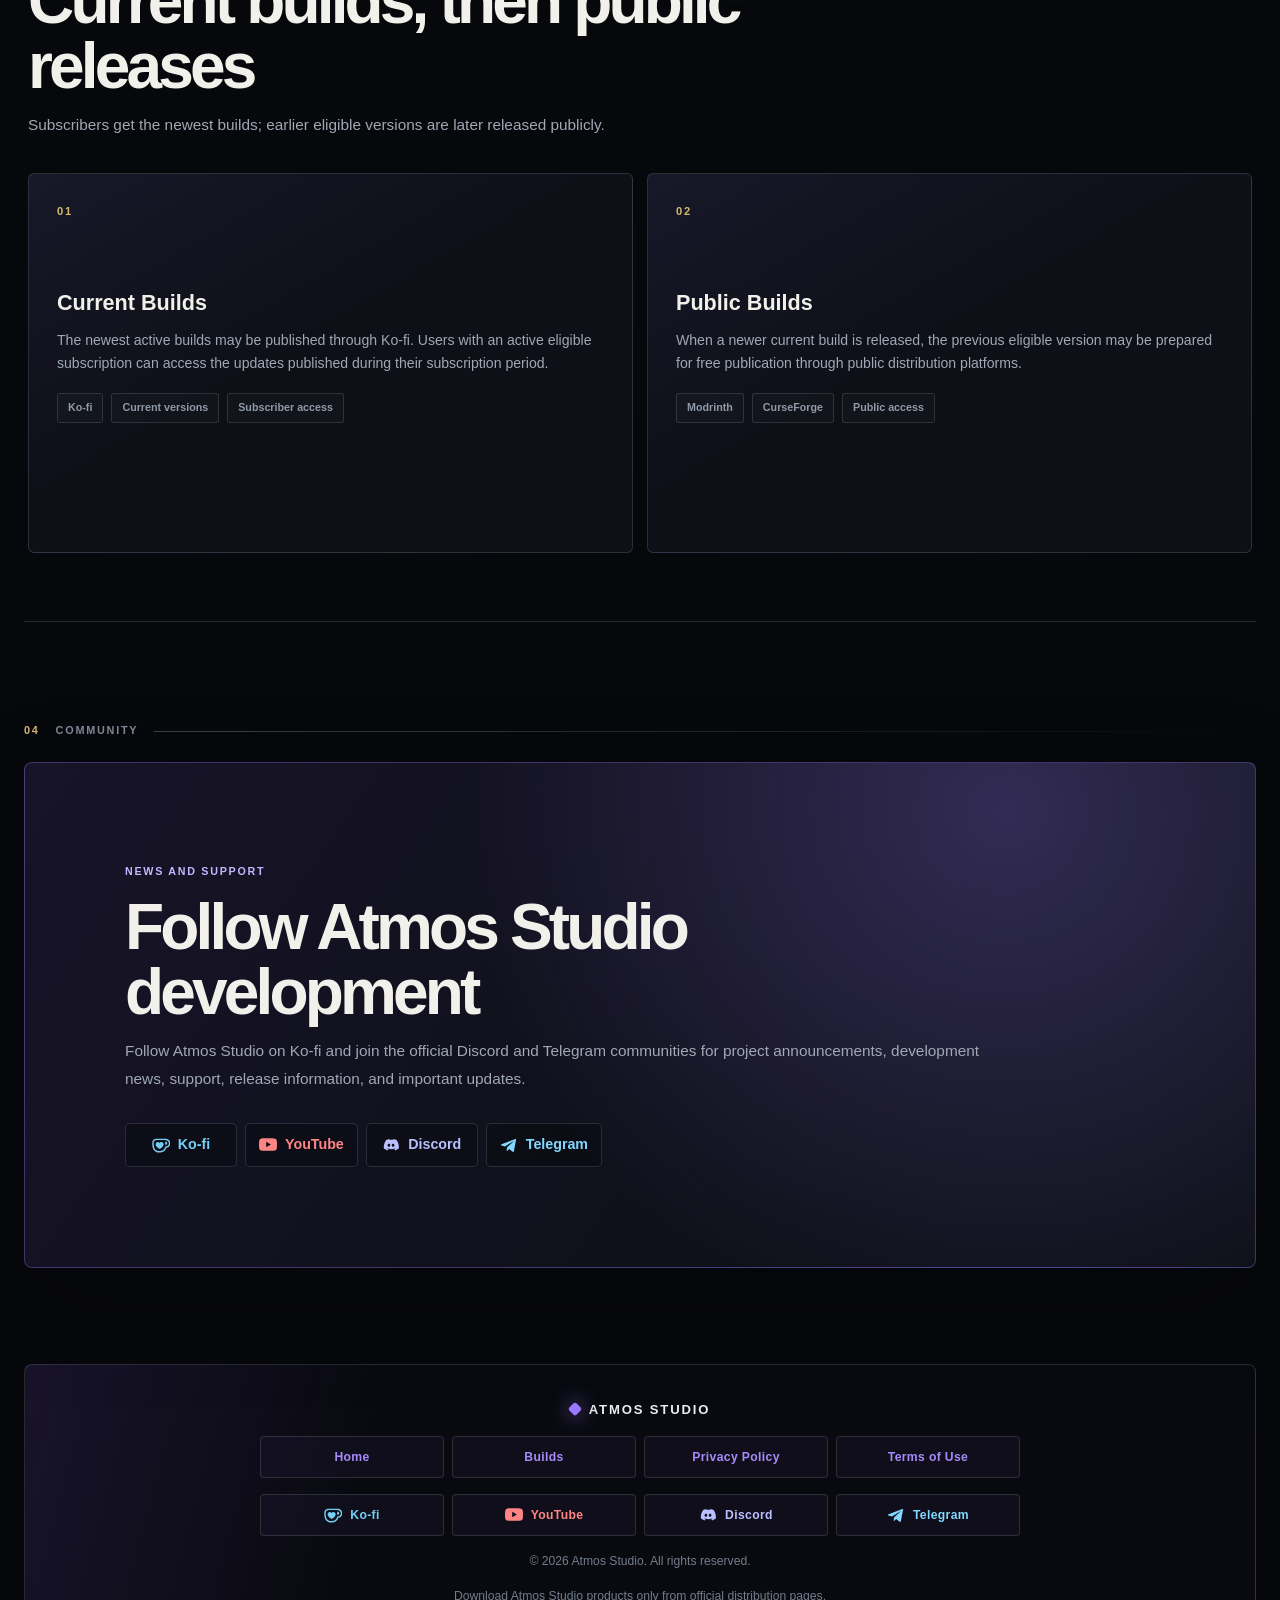
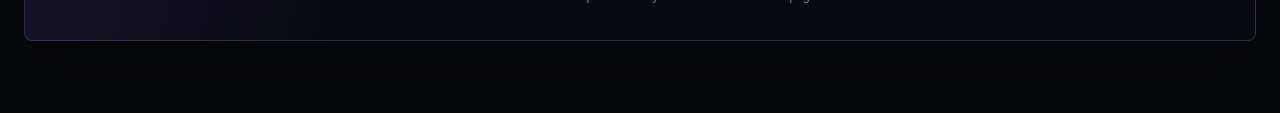
==== commit bf66bc68: "Restore the native YouTube trailer embed" ====
--- a/builds.html
+++ b/builds.html
@@ -1492,8 +1492,7 @@
     <link rel="stylesheet" href="./mods-dialog.css">
     <script src="./mods-dialog.js"></script>
     <link rel="stylesheet" href="./shared-ui.css">
-    <link rel="stylesheet" href="./atmos-theme.css?v=20260824-6">
-    <script src="./trailer-player.js?v=20260824-1" defer></script>
+    <link rel="stylesheet" href="./atmos-theme.css?v=20260824-5">
 </head>
 
 <body class="atmos-redesign builds-page">
@@ -1653,78 +1652,13 @@
                     </div>
 
                     <div class="build-trailer">
-                        <div class="build-trailer-viewport">
-                            <div id="conflux-trailer-player"></div>
-                        </div>
-
-                        <div
-                            class="trailer-controls"
-                            aria-label="Conflux trailer controls"
-                        >
-                            <button
-                                class="trailer-control trailer-play-toggle"
-                                type="button"
-                                aria-label="Pause trailer"
-                                title="Pause"
-                            >
-                                <span
-                                    class="trailer-play-icon"
-                                    aria-hidden="true"
-                                ></span>
-                            </button>
-
-                            <button
-                                class="trailer-control trailer-sound-toggle is-muted"
-                                type="button"
-                                aria-label="Turn on sound"
-                                title="Turn on sound"
-                            >
-                                <span
-                                    class="trailer-sound-icon"
-                                    aria-hidden="true"
-                                ></span>
-                            </button>
-
-                            <span
-                                class="trailer-time"
-                                aria-live="off"
-                            >
-                                0:00 / 0:00
-                            </span>
-
-                            <input
-                                class="trailer-progress"
-                                type="range"
-                                min="0"
-                                max="100"
-                                value="0"
-                                step="0.1"
-                                aria-label="Trailer playback position"
-                            >
-
-                            <a
-                                class="trailer-channel-link"
-                                href="https://www.youtube.com/@AtmosStudioTeam"
-                                target="_blank"
-                                rel="noopener noreferrer"
-                                aria-label="Open the Atmos Studio YouTube channel"
-                            >
-                                Atmos
-                                <span aria-hidden="true">&#8599;</span>
-                            </a>
-
-                            <button
-                                class="trailer-control trailer-fullscreen-toggle"
-                                type="button"
-                                aria-label="Open trailer in full screen"
-                                title="Full screen"
-                            >
-                                <span
-                                    class="trailer-fullscreen-icon"
-                                    aria-hidden="true"
-                                ></span>
-                            </button>
-                        </div>
+                        <iframe
+                            src="https://www.youtube-nocookie.com/embed/n9GIwWhQDW4?autoplay=1&amp;mute=1&amp;playsinline=1&amp;controls=1&amp;rel=0&amp;modestbranding=1&amp;loop=1&amp;playlist=n9GIwWhQDW4"
+                            title="Conflux trailer"
+                            allow="accelerometer; autoplay; clipboard-write; encrypted-media; gyroscope; picture-in-picture; web-share"
+                            referrerpolicy="strict-origin-when-cross-origin"
+                            allowfullscreen
+                        ></iframe>
                     </div>
                 </div>
 
--- a/atmos-theme.css
+++ b/atmos-theme.css
@@ -837,7 +837,6 @@
     justify-self: end;
     width: 100%;
     max-width: 460px;
-    aspect-ratio: 16 / 9;
     overflow: hidden;
     border: 1px solid rgba(213, 183, 109, 0.34);
     border-radius: 6px;
@@ -845,11 +844,274 @@
     box-shadow: 0 22px 58px rgba(0, 0, 0, 0.4);
 }
 
-.build-trailer iframe {
+.build-trailer-viewport {
+    position: relative;
+    width: 100%;
+    aspect-ratio: 16 / 9;
+    overflow: hidden;
+    background: #050608;
+}
+
+.build-trailer iframe,
+.build-trailer-viewport > div {
     display: block;
     width: 100%;
     height: 100%;
     border: 0;
+}
+
+.trailer-controls {
+    display: grid;
+    grid-template-columns: 34px 34px auto minmax(60px, 1fr) auto 34px;
+    align-items: center;
+    gap: 7px;
+    min-height: 42px;
+    padding: 5px 7px;
+    border-top: 1px solid rgba(213, 183, 109, 0.22);
+    background: rgba(5, 6, 8, 0.98);
+    opacity: 0;
+    visibility: hidden;
+    transform: translateY(3px);
+    pointer-events: none;
+    transition:
+        opacity 160ms ease,
+        visibility 160ms ease,
+        transform 160ms ease;
+}
+
+.build-trailer:hover .trailer-controls,
+.build-trailer:focus-within .trailer-controls,
+.build-trailer.is-controls-visible .trailer-controls {
+    opacity: 1;
+    visibility: visible;
+    transform: translateY(0);
+    pointer-events: auto;
+}
+
+.trailer-control {
+    width: 34px;
+    height: 30px;
+    padding: 0;
+    display: grid;
+    place-items: center;
+    border: 1px solid rgba(143, 135, 179, 0.28);
+    border-radius: 4px;
+    background: rgba(154, 120, 255, 0.06);
+    color: var(--preview-text);
+    cursor: pointer;
+    transition:
+        border-color 150ms ease,
+        background 150ms ease,
+        color 150ms ease;
+}
+
+.trailer-control:hover,
+.trailer-control:focus-visible {
+    border-color: rgba(183, 154, 255, 0.72);
+    background: rgba(154, 120, 255, 0.14);
+    color: var(--preview-purple);
+    outline: none;
+}
+
+.trailer-play-icon {
+    width: 12px;
+    height: 13px;
+    background: linear-gradient(
+        to right,
+        currentColor 0 35%,
+        transparent 35% 65%,
+        currentColor 65% 100%
+    );
+}
+
+.trailer-play-toggle:not(.is-playing) .trailer-play-icon {
+    width: 0;
+    height: 0;
+    margin-left: 2px;
+    border-top: 7px solid transparent;
+    border-bottom: 7px solid transparent;
+    border-left: 11px solid currentColor;
+    background: none;
+}
+
+.trailer-sound-icon {
+    position: relative;
+    width: 14px;
+    height: 14px;
+    border: 2px solid currentColor;
+    border-left: 0;
+    border-top-color: transparent;
+    border-bottom-color: transparent;
+    border-radius: 50%;
+}
+
+.trailer-sound-icon::before {
+    content: "";
+    position: absolute;
+    top: 3px;
+    left: -6px;
+    width: 6px;
+    height: 4px;
+    border-left: 4px solid currentColor;
+    border-top: 3px solid transparent;
+    border-bottom: 3px solid transparent;
+}
+
+.trailer-sound-toggle.is-muted .trailer-sound-icon::after {
+    content: "";
+    position: absolute;
+    top: 5px;
+    left: -5px;
+    width: 18px;
+    height: 2px;
+    background: currentColor;
+    transform: rotate(-45deg);
+    transform-origin: center;
+}
+
+.trailer-time {
+    color: var(--preview-muted);
+    font-size: 0.65rem;
+    font-variant-numeric: tabular-nums;
+    white-space: nowrap;
+}
+
+.trailer-progress {
+    width: 100%;
+    height: 16px;
+    margin: 0;
+    appearance: none;
+    background: transparent;
+    cursor: pointer;
+}
+
+.trailer-progress::-webkit-slider-runnable-track {
+    height: 2px;
+    border-radius: 999px;
+    background: linear-gradient(
+        to right,
+        var(--preview-purple) 0 var(--trailer-progress, 0%),
+        rgba(143, 135, 179, 0.34) var(--trailer-progress, 0%) 100%
+    );
+}
+
+.trailer-progress::-webkit-slider-thumb {
+    width: 10px;
+    height: 10px;
+    margin-top: -4px;
+    appearance: none;
+    border: 0;
+    border-radius: 50%;
+    background: var(--preview-purple);
+    box-shadow: 0 0 0 3px rgba(154, 120, 255, 0.14);
+}
+
+.trailer-progress::-moz-range-track {
+    height: 2px;
+    border-radius: 999px;
+    background: rgba(143, 135, 179, 0.34);
+}
+
+.trailer-progress::-moz-range-progress {
+    height: 2px;
+    border-radius: 999px;
+    background: var(--preview-purple);
+}
+
+.trailer-progress::-moz-range-thumb {
+    width: 10px;
+    height: 10px;
+    border: 0;
+    border-radius: 50%;
+    background: var(--preview-purple);
+    box-shadow: 0 0 0 3px rgba(154, 120, 255, 0.14);
+}
+
+.trailer-channel-link {
+    display: inline-flex;
+    align-items: center;
+    gap: 4px;
+    min-height: 30px;
+    padding: 0 8px;
+    border: 1px solid transparent;
+    border-radius: 4px;
+    color: var(--preview-text);
+    font-size: 0.64rem;
+    font-weight: 800;
+    letter-spacing: 0.08em;
+    text-decoration: none;
+    text-transform: uppercase;
+    white-space: nowrap;
+    transition:
+        border-color 150ms ease,
+        color 150ms ease;
+}
+
+.trailer-channel-link:hover,
+.trailer-channel-link:focus-visible {
+    border-color: rgba(183, 154, 255, 0.5);
+    color: var(--preview-purple);
+    outline: none;
+}
+
+.trailer-fullscreen-icon {
+    width: 14px;
+    height: 14px;
+    background:
+        linear-gradient(currentColor, currentColor) left top / 6px 2px no-repeat,
+        linear-gradient(currentColor, currentColor) left top / 2px 6px no-repeat,
+        linear-gradient(currentColor, currentColor) right top / 6px 2px no-repeat,
+        linear-gradient(currentColor, currentColor) right top / 2px 6px no-repeat,
+        linear-gradient(currentColor, currentColor) left bottom / 6px 2px no-repeat,
+        linear-gradient(currentColor, currentColor) left bottom / 2px 6px no-repeat,
+        linear-gradient(currentColor, currentColor) right bottom / 6px 2px no-repeat,
+        linear-gradient(currentColor, currentColor) right bottom / 2px 6px no-repeat;
+}
+
+.build-trailer:fullscreen,
+.build-trailer:-webkit-full-screen {
+    width: 100vw;
+    max-width: none;
+    height: 100vh;
+    display: flex;
+    flex-direction: column;
+    border: 0;
+    border-radius: 0;
+    background: #000;
+}
+
+.build-trailer:fullscreen .build-trailer-viewport,
+.build-trailer:-webkit-full-screen .build-trailer-viewport {
+    flex: 1 1 auto;
+    aspect-ratio: auto;
+}
+
+.build-trailer:fullscreen .trailer-controls,
+.build-trailer:-webkit-full-screen .trailer-controls {
+    flex: 0 0 auto;
+}
+
+@media (hover: none) {
+    .trailer-controls {
+        opacity: 1;
+        visibility: visible;
+        transform: none;
+        pointer-events: auto;
+    }
+}
+
+@media (max-width: 520px) {
+    .trailer-controls {
+        grid-template-columns: 34px 34px minmax(70px, 1fr) auto 34px;
+    }
+
+    .trailer-time {
+        display: none;
+    }
+
+    .trailer-channel-link {
+        padding-inline: 5px;
+    }
 }
 
 .build-icon-frame {
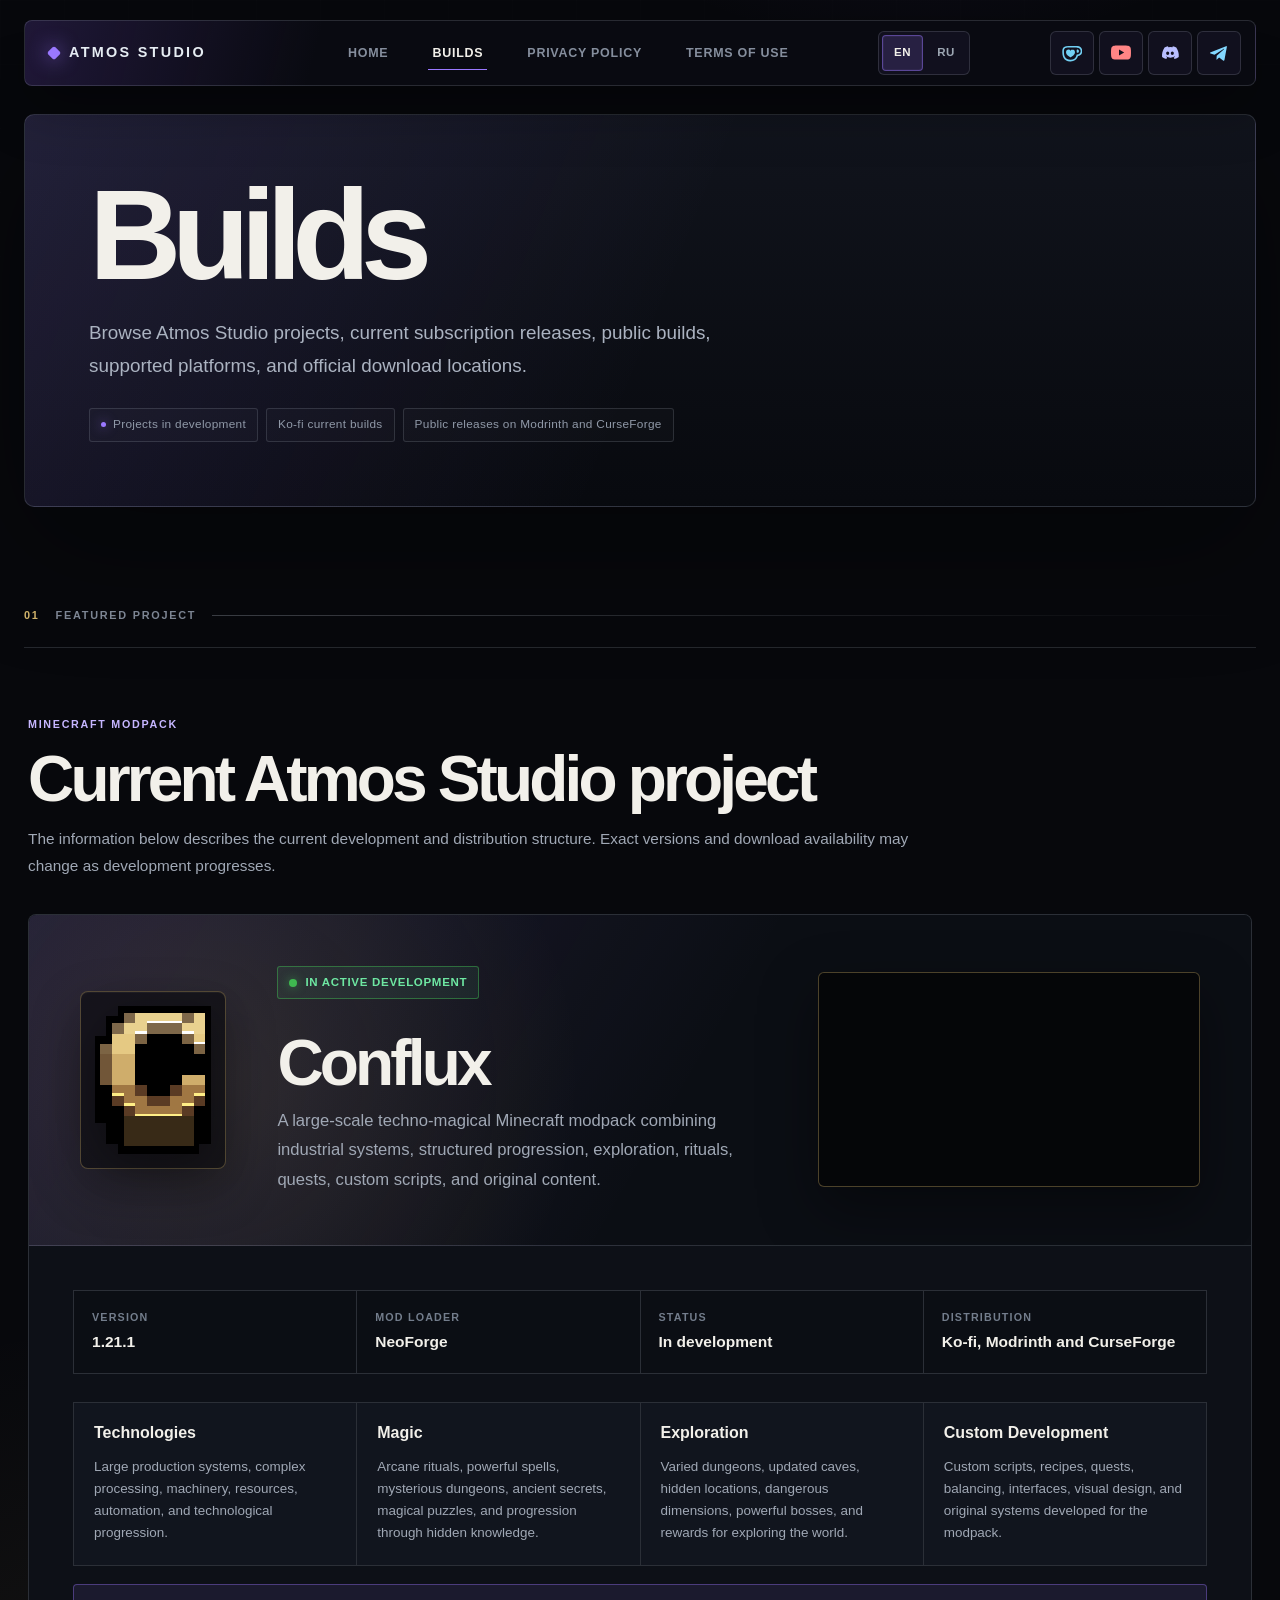
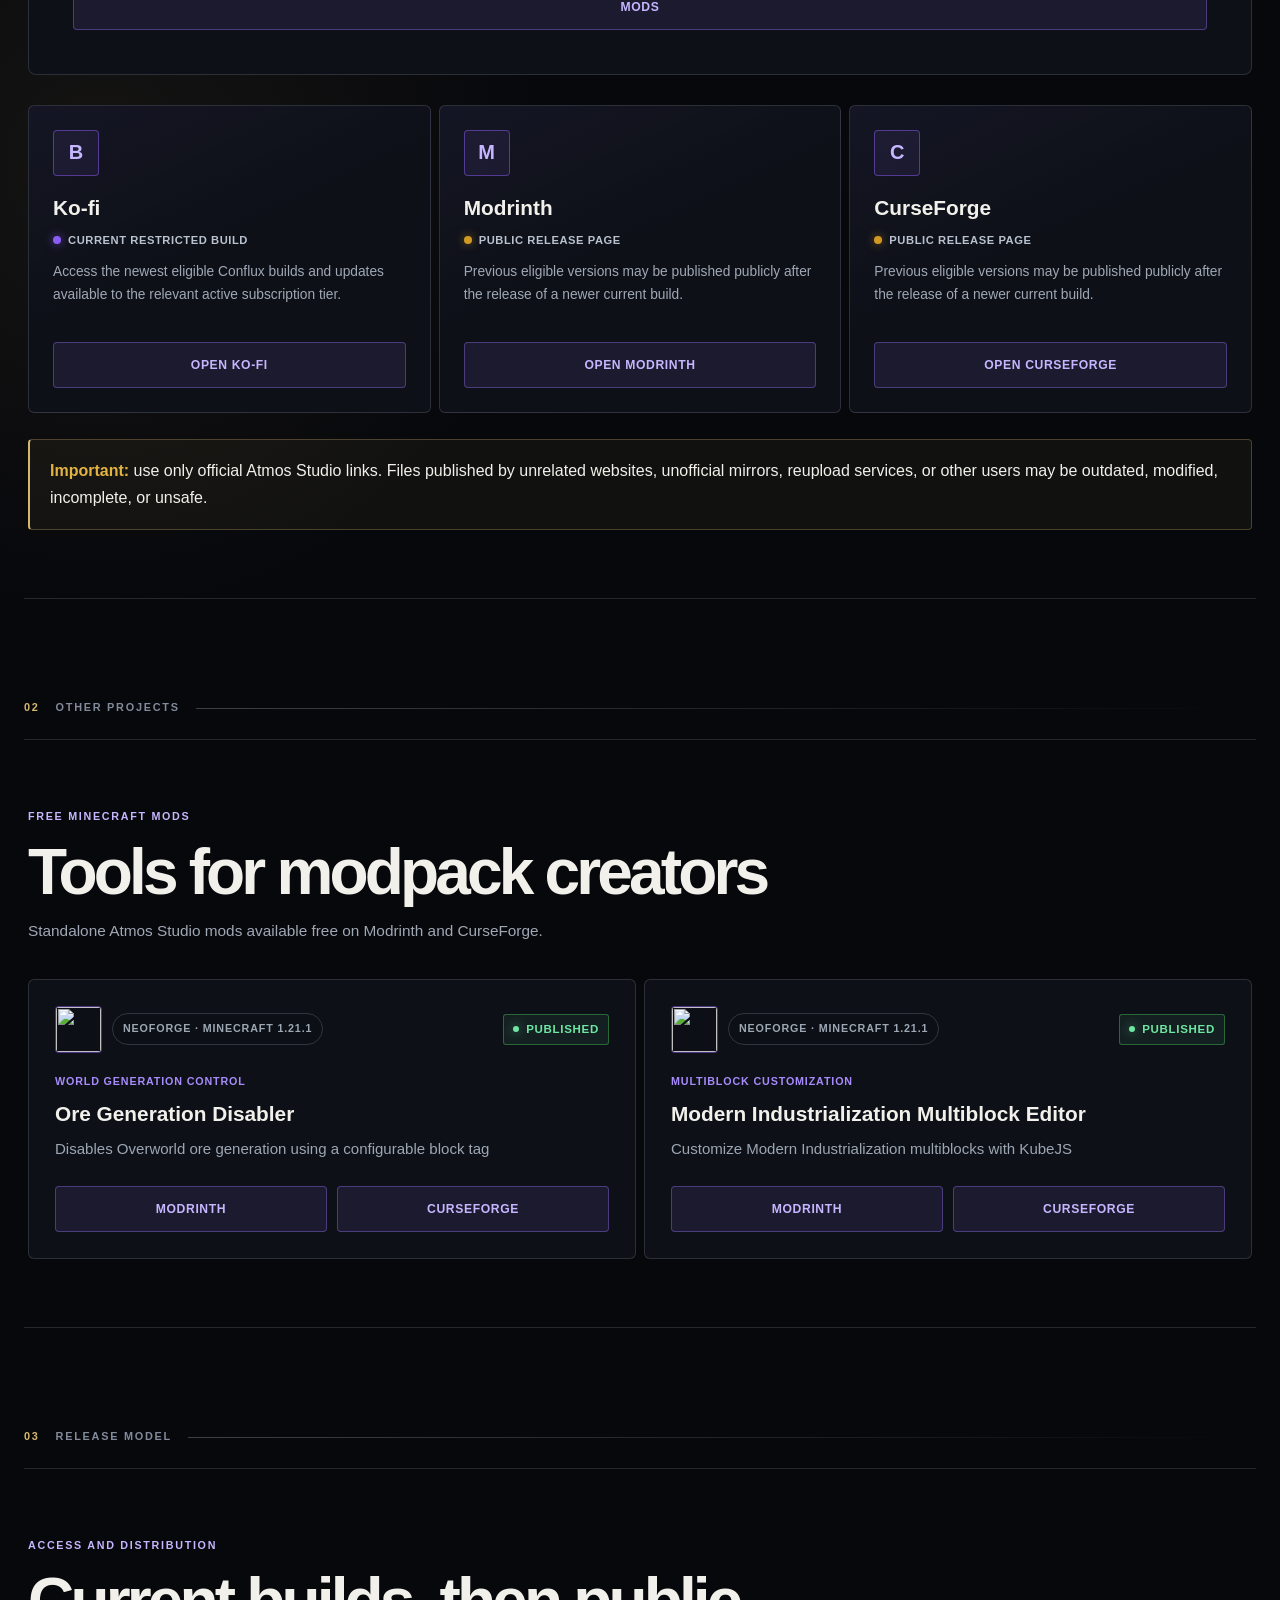
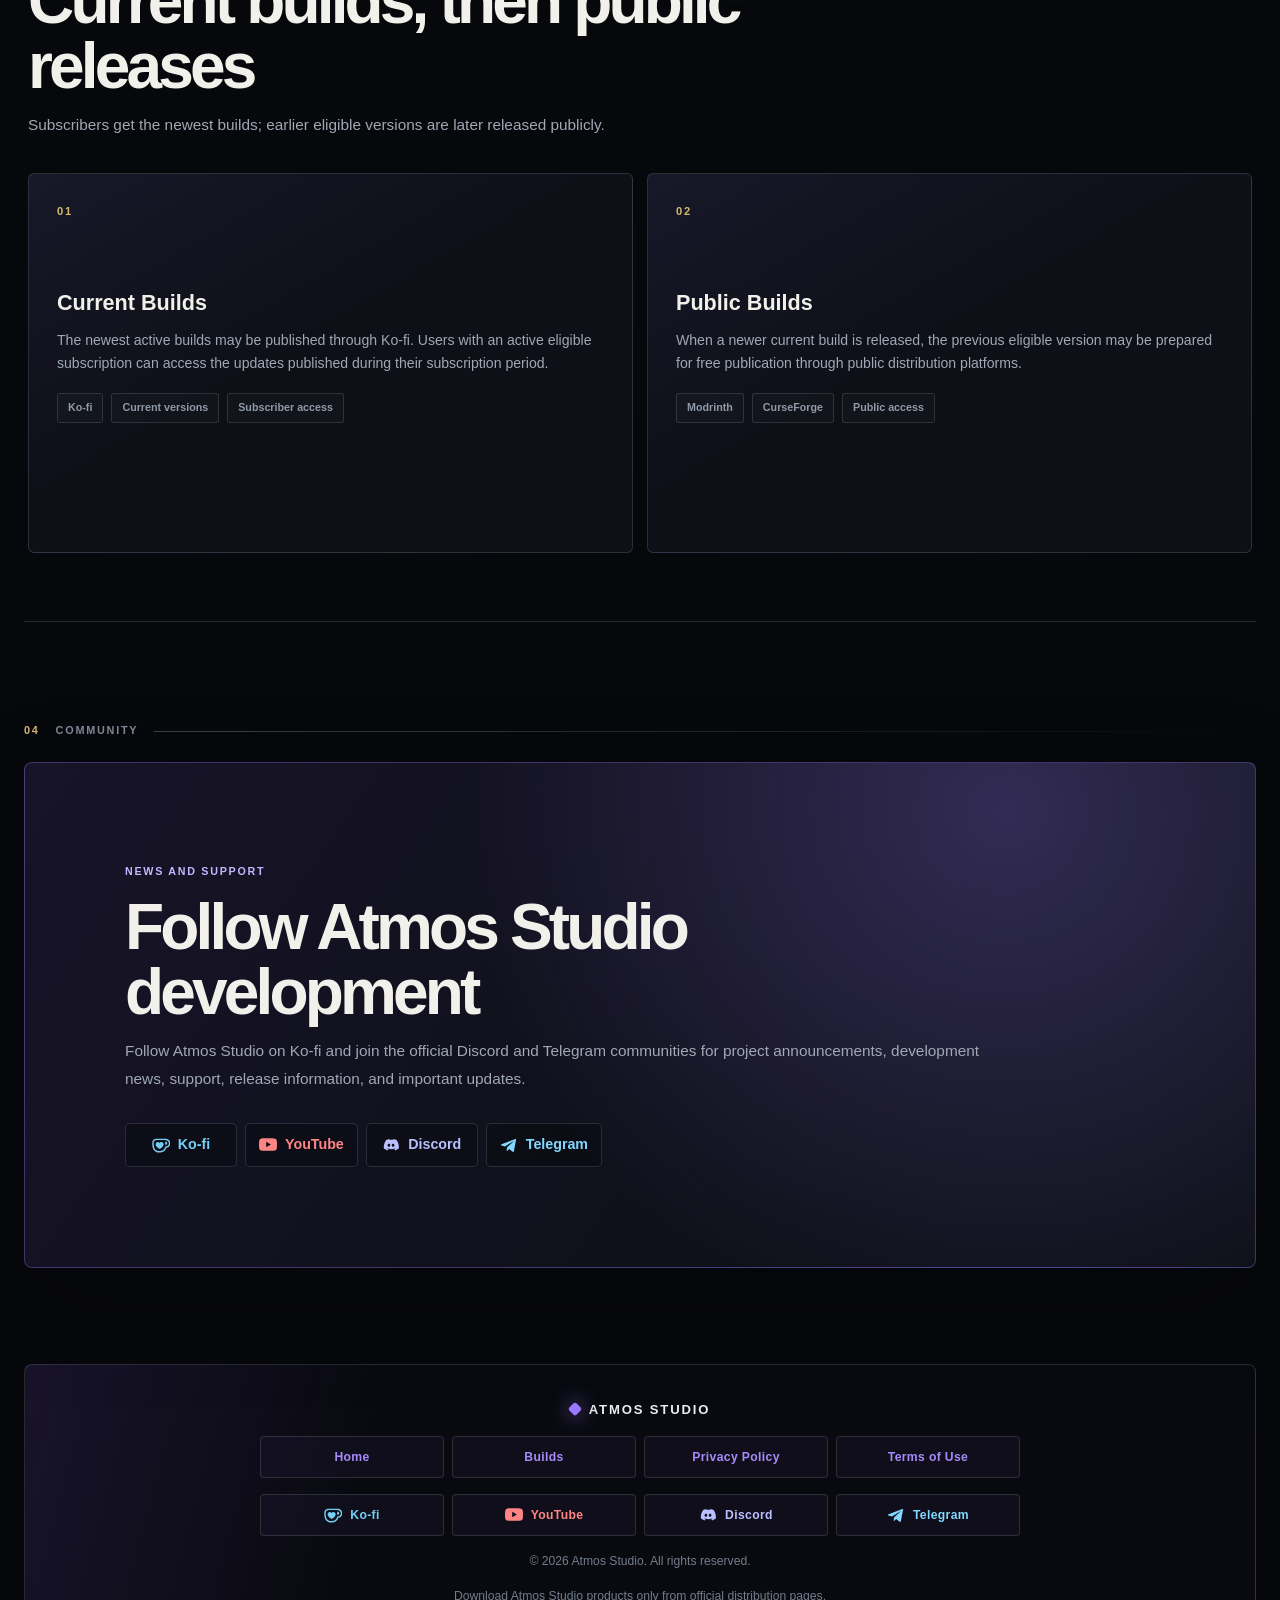
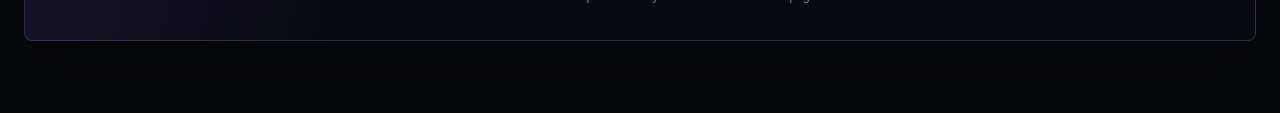
==== commit 86daa709: "Refresh the shared mobile header styles" ====
--- a/builds.html
+++ b/builds.html
@@ -1492,7 +1492,7 @@
     <link rel="stylesheet" href="./mods-dialog.css">
     <script src="./mods-dialog.js"></script>
     <link rel="stylesheet" href="./shared-ui.css">
-    <link rel="stylesheet" href="./atmos-theme.css?v=20260824-5">
+    <link rel="stylesheet" href="./atmos-theme.css?v=20260826-1">
 </head>
 
 <body class="atmos-redesign builds-page">
--- a/atmos-theme.css
+++ b/atmos-theme.css
@@ -837,6 +837,7 @@
     justify-self: end;
     width: 100%;
     max-width: 460px;
+    aspect-ratio: 16 / 9;
     overflow: hidden;
     border: 1px solid rgba(213, 183, 109, 0.34);
     border-radius: 6px;
@@ -844,274 +845,11 @@
     box-shadow: 0 22px 58px rgba(0, 0, 0, 0.4);
 }
 
-.build-trailer-viewport {
-    position: relative;
-    width: 100%;
-    aspect-ratio: 16 / 9;
-    overflow: hidden;
-    background: #050608;
-}
-
-.build-trailer iframe,
-.build-trailer-viewport > div {
+.build-trailer iframe {
     display: block;
     width: 100%;
     height: 100%;
     border: 0;
-}
-
-.trailer-controls {
-    display: grid;
-    grid-template-columns: 34px 34px auto minmax(60px, 1fr) auto 34px;
-    align-items: center;
-    gap: 7px;
-    min-height: 42px;
-    padding: 5px 7px;
-    border-top: 1px solid rgba(213, 183, 109, 0.22);
-    background: rgba(5, 6, 8, 0.98);
-    opacity: 0;
-    visibility: hidden;
-    transform: translateY(3px);
-    pointer-events: none;
-    transition:
-        opacity 160ms ease,
-        visibility 160ms ease,
-        transform 160ms ease;
-}
-
-.build-trailer:hover .trailer-controls,
-.build-trailer:focus-within .trailer-controls,
-.build-trailer.is-controls-visible .trailer-controls {
-    opacity: 1;
-    visibility: visible;
-    transform: translateY(0);
-    pointer-events: auto;
-}
-
-.trailer-control {
-    width: 34px;
-    height: 30px;
-    padding: 0;
-    display: grid;
-    place-items: center;
-    border: 1px solid rgba(143, 135, 179, 0.28);
-    border-radius: 4px;
-    background: rgba(154, 120, 255, 0.06);
-    color: var(--preview-text);
-    cursor: pointer;
-    transition:
-        border-color 150ms ease,
-        background 150ms ease,
-        color 150ms ease;
-}
-
-.trailer-control:hover,
-.trailer-control:focus-visible {
-    border-color: rgba(183, 154, 255, 0.72);
-    background: rgba(154, 120, 255, 0.14);
-    color: var(--preview-purple);
-    outline: none;
-}
-
-.trailer-play-icon {
-    width: 12px;
-    height: 13px;
-    background: linear-gradient(
-        to right,
-        currentColor 0 35%,
-        transparent 35% 65%,
-        currentColor 65% 100%
-    );
-}
-
-.trailer-play-toggle:not(.is-playing) .trailer-play-icon {
-    width: 0;
-    height: 0;
-    margin-left: 2px;
-    border-top: 7px solid transparent;
-    border-bottom: 7px solid transparent;
-    border-left: 11px solid currentColor;
-    background: none;
-}
-
-.trailer-sound-icon {
-    position: relative;
-    width: 14px;
-    height: 14px;
-    border: 2px solid currentColor;
-    border-left: 0;
-    border-top-color: transparent;
-    border-bottom-color: transparent;
-    border-radius: 50%;
-}
-
-.trailer-sound-icon::before {
-    content: "";
-    position: absolute;
-    top: 3px;
-    left: -6px;
-    width: 6px;
-    height: 4px;
-    border-left: 4px solid currentColor;
-    border-top: 3px solid transparent;
-    border-bottom: 3px solid transparent;
-}
-
-.trailer-sound-toggle.is-muted .trailer-sound-icon::after {
-    content: "";
-    position: absolute;
-    top: 5px;
-    left: -5px;
-    width: 18px;
-    height: 2px;
-    background: currentColor;
-    transform: rotate(-45deg);
-    transform-origin: center;
-}
-
-.trailer-time {
-    color: var(--preview-muted);
-    font-size: 0.65rem;
-    font-variant-numeric: tabular-nums;
-    white-space: nowrap;
-}
-
-.trailer-progress {
-    width: 100%;
-    height: 16px;
-    margin: 0;
-    appearance: none;
-    background: transparent;
-    cursor: pointer;
-}
-
-.trailer-progress::-webkit-slider-runnable-track {
-    height: 2px;
-    border-radius: 999px;
-    background: linear-gradient(
-        to right,
-        var(--preview-purple) 0 var(--trailer-progress, 0%),
-        rgba(143, 135, 179, 0.34) var(--trailer-progress, 0%) 100%
-    );
-}
-
-.trailer-progress::-webkit-slider-thumb {
-    width: 10px;
-    height: 10px;
-    margin-top: -4px;
-    appearance: none;
-    border: 0;
-    border-radius: 50%;
-    background: var(--preview-purple);
-    box-shadow: 0 0 0 3px rgba(154, 120, 255, 0.14);
-}
-
-.trailer-progress::-moz-range-track {
-    height: 2px;
-    border-radius: 999px;
-    background: rgba(143, 135, 179, 0.34);
-}
-
-.trailer-progress::-moz-range-progress {
-    height: 2px;
-    border-radius: 999px;
-    background: var(--preview-purple);
-}
-
-.trailer-progress::-moz-range-thumb {
-    width: 10px;
-    height: 10px;
-    border: 0;
-    border-radius: 50%;
-    background: var(--preview-purple);
-    box-shadow: 0 0 0 3px rgba(154, 120, 255, 0.14);
-}
-
-.trailer-channel-link {
-    display: inline-flex;
-    align-items: center;
-    gap: 4px;
-    min-height: 30px;
-    padding: 0 8px;
-    border: 1px solid transparent;
-    border-radius: 4px;
-    color: var(--preview-text);
-    font-size: 0.64rem;
-    font-weight: 800;
-    letter-spacing: 0.08em;
-    text-decoration: none;
-    text-transform: uppercase;
-    white-space: nowrap;
-    transition:
-        border-color 150ms ease,
-        color 150ms ease;
-}
-
-.trailer-channel-link:hover,
-.trailer-channel-link:focus-visible {
-    border-color: rgba(183, 154, 255, 0.5);
-    color: var(--preview-purple);
-    outline: none;
-}
-
-.trailer-fullscreen-icon {
-    width: 14px;
-    height: 14px;
-    background:
-        linear-gradient(currentColor, currentColor) left top / 6px 2px no-repeat,
-        linear-gradient(currentColor, currentColor) left top / 2px 6px no-repeat,
-        linear-gradient(currentColor, currentColor) right top / 6px 2px no-repeat,
-        linear-gradient(currentColor, currentColor) right top / 2px 6px no-repeat,
-        linear-gradient(currentColor, currentColor) left bottom / 6px 2px no-repeat,
-        linear-gradient(currentColor, currentColor) left bottom / 2px 6px no-repeat,
-        linear-gradient(currentColor, currentColor) right bottom / 6px 2px no-repeat,
-        linear-gradient(currentColor, currentColor) right bottom / 2px 6px no-repeat;
-}
-
-.build-trailer:fullscreen,
-.build-trailer:-webkit-full-screen {
-    width: 100vw;
-    max-width: none;
-    height: 100vh;
-    display: flex;
-    flex-direction: column;
-    border: 0;
-    border-radius: 0;
-    background: #000;
-}
-
-.build-trailer:fullscreen .build-trailer-viewport,
-.build-trailer:-webkit-full-screen .build-trailer-viewport {
-    flex: 1 1 auto;
-    aspect-ratio: auto;
-}
-
-.build-trailer:fullscreen .trailer-controls,
-.build-trailer:-webkit-full-screen .trailer-controls {
-    flex: 0 0 auto;
-}
-
-@media (hover: none) {
-    .trailer-controls {
-        opacity: 1;
-        visibility: visible;
-        transform: none;
-        pointer-events: auto;
-    }
-}
-
-@media (max-width: 520px) {
-    .trailer-controls {
-        grid-template-columns: 34px 34px minmax(70px, 1fr) auto 34px;
-    }
-
-    .trailer-time {
-        display: none;
-    }
-
-    .trailer-channel-link {
-        padding-inline: 5px;
-    }
 }
 
 .build-icon-frame {
@@ -1893,6 +1631,67 @@
 }
 
 @media (max-width: 520px) {
+    .site-header {
+        grid-template-columns: 1fr;
+        row-gap: 8px;
+        padding: 10px;
+    }
+
+    .site-header .studio-brand {
+        grid-column: 1;
+        grid-row: 1;
+        justify-self: center;
+        min-height: 40px;
+    }
+
+    .site-header .header-actions {
+        grid-column: 1;
+        grid-row: 2;
+        display: flex;
+        align-items: center;
+        justify-content: center;
+        justify-self: stretch;
+        width: 100%;
+        gap: 8px;
+    }
+
+    .site-header .header-actions .language-switcher {
+        width: 84px;
+        height: 40px;
+        min-height: 40px;
+        flex: 0 0 84px;
+    }
+
+    .site-header .language-switcher .language-button {
+        min-height: 32px;
+    }
+
+    .site-header .social-navigation {
+        width: auto;
+        flex-direction: row;
+        flex-wrap: nowrap;
+        gap: 4px;
+    }
+
+    .site-header .social-button {
+        width: 40px;
+        height: 40px;
+        min-height: 40px;
+        flex: 0 0 40px;
+    }
+
+    .site-header .page-navigation {
+        grid-column: 1;
+        grid-row: 3;
+        margin-top: 0;
+        padding-top: 7px;
+    }
+
+    .site-header .page-navigation .navigation-tab {
+        min-height: 42px;
+        padding: 8px 4px;
+    }
+
     .build-meta-grid,
     .feature-grid,
     .footer-navigation,
